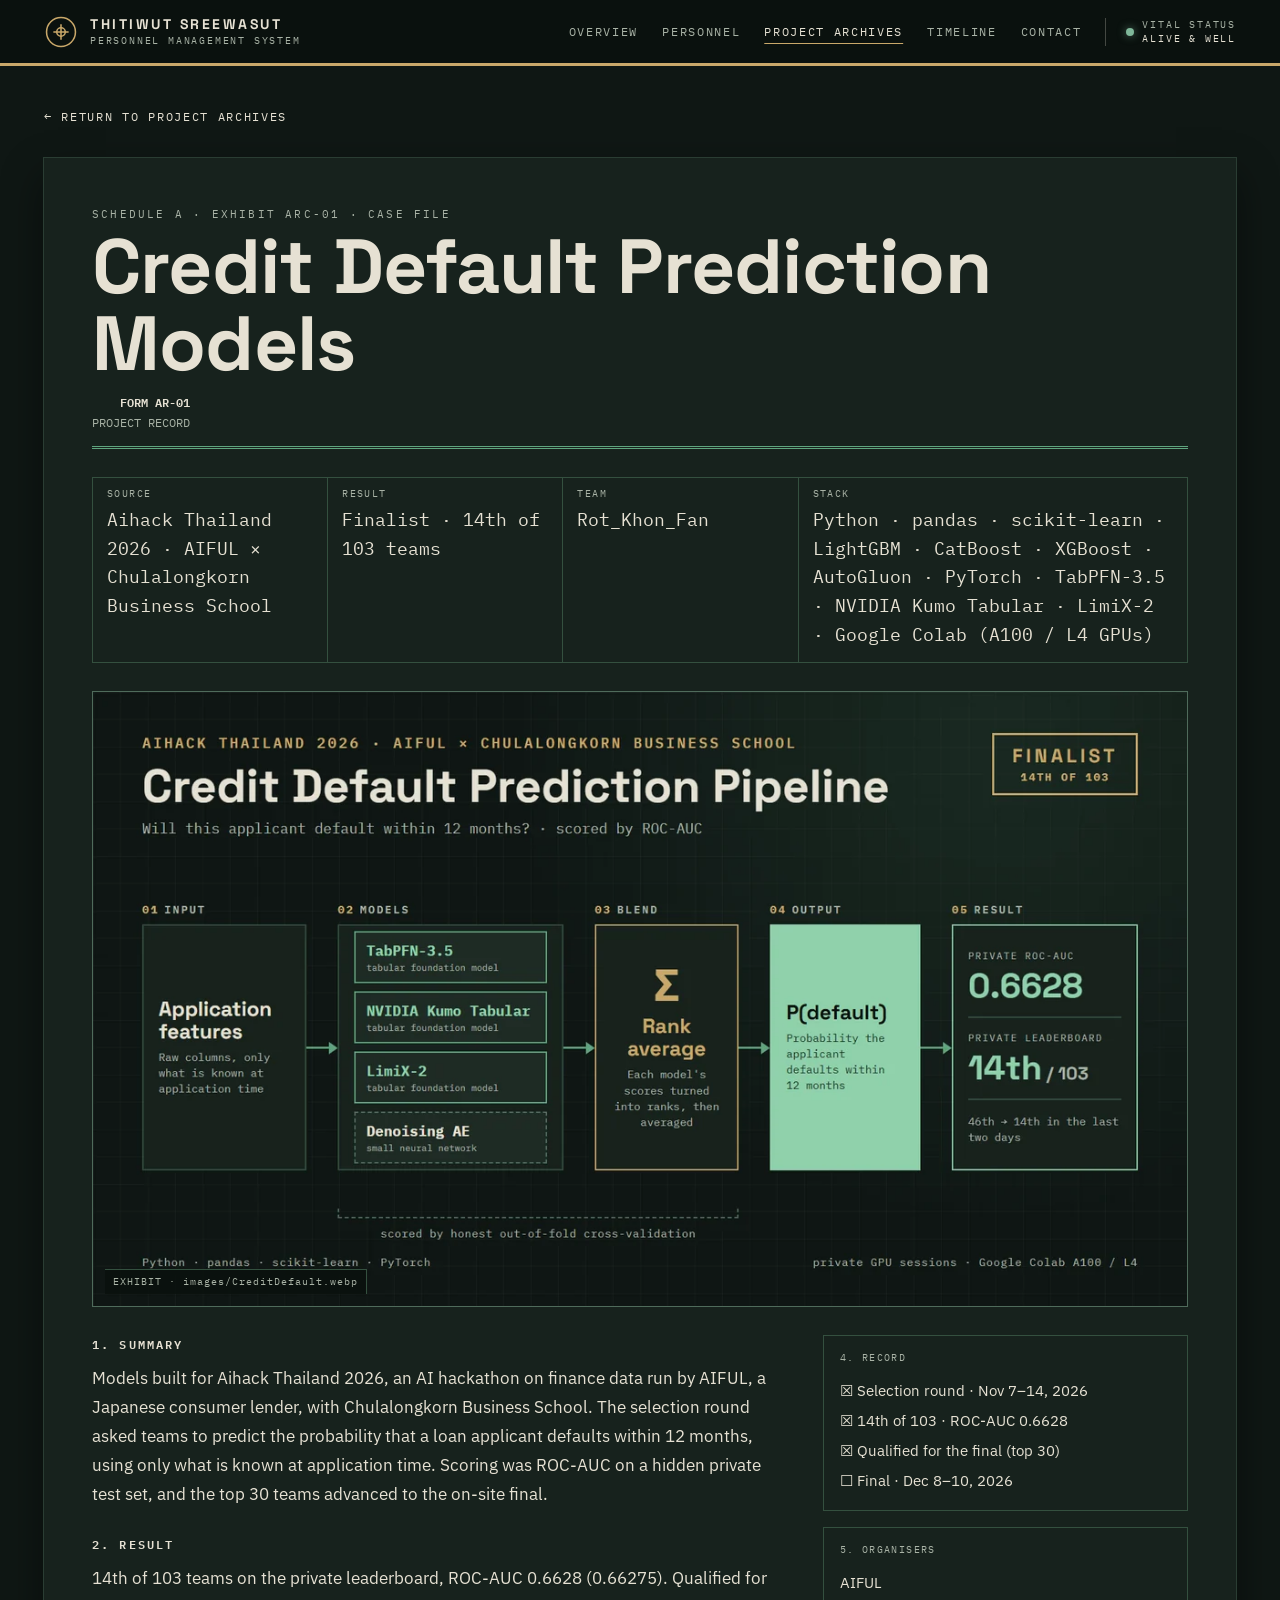
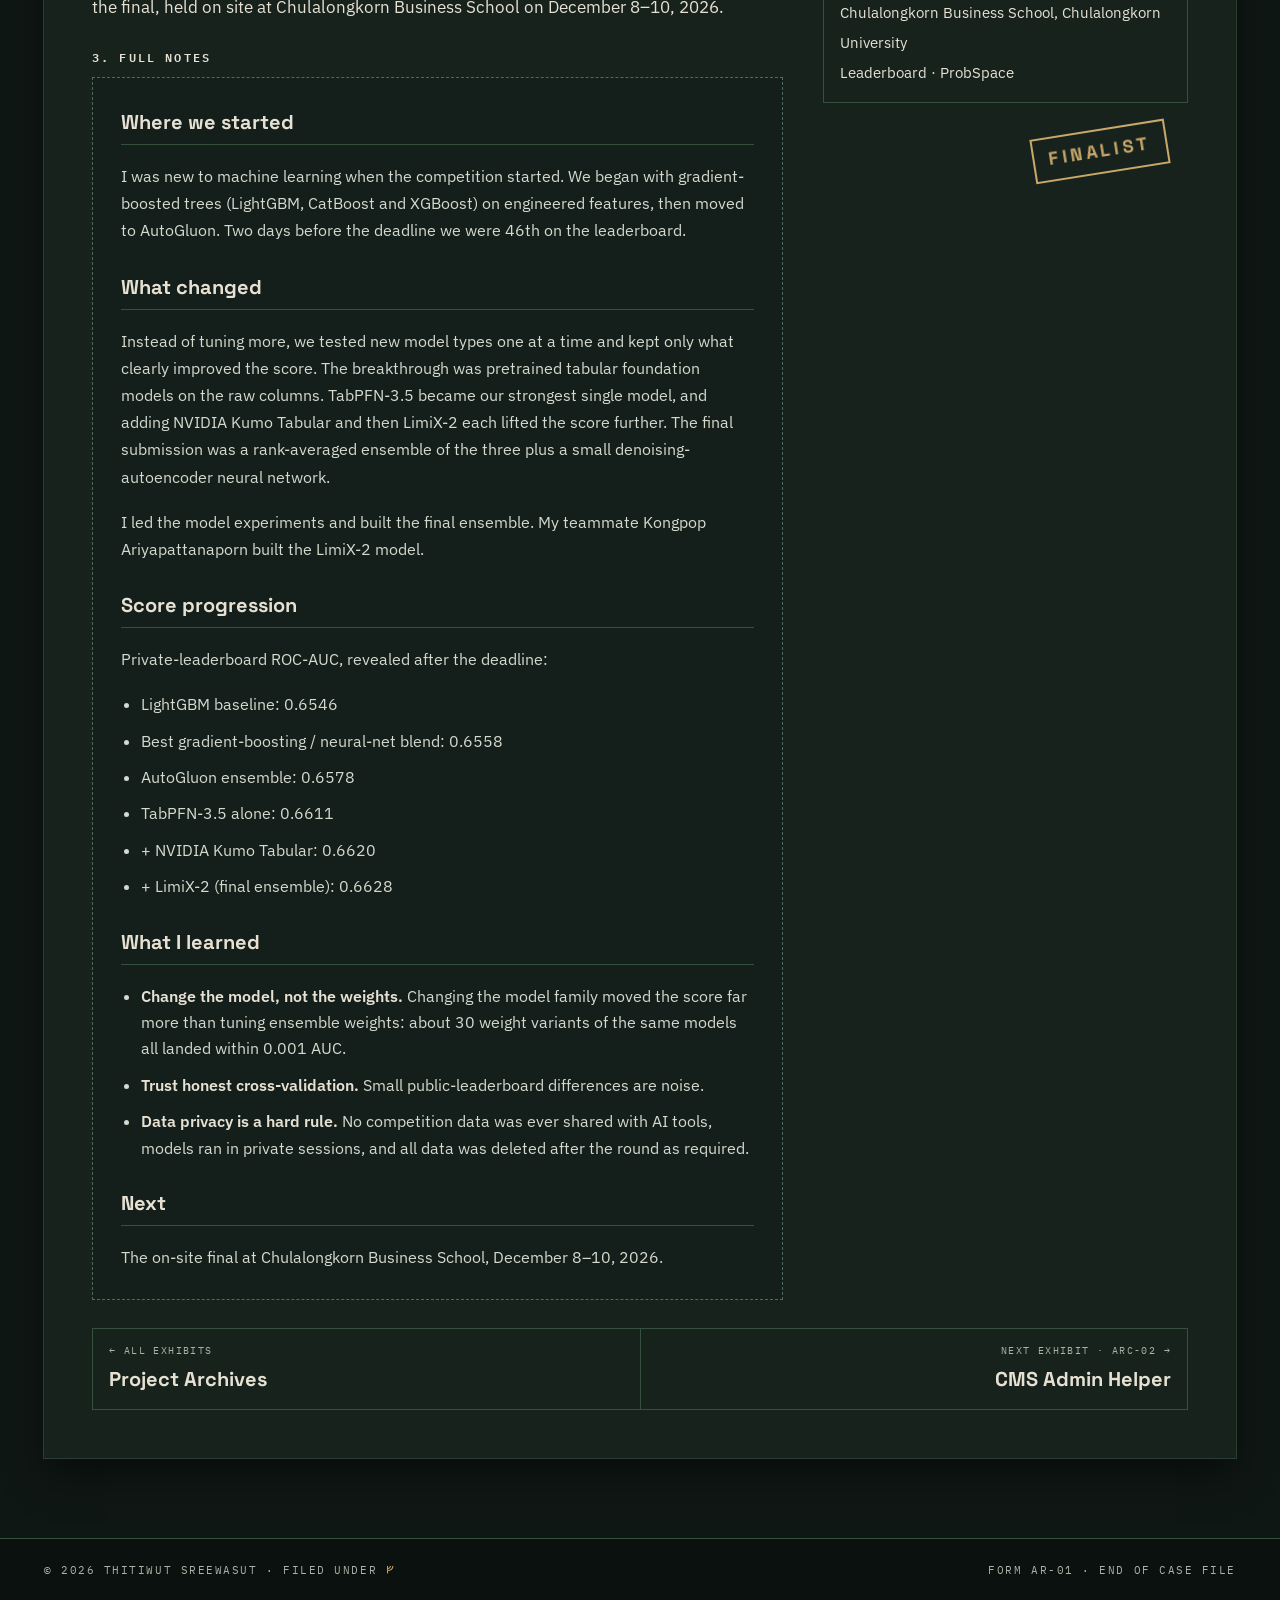
==== projects/aihack-2026.html @ db917c1f "feat add credit default and university os projects - Add Credit Default Prediction Models (Aihack Th" ====
<!DOCTYPE html>
<html lang="en">
<head>
    <meta charset="UTF-8">
    <meta name="viewport" content="width=device-width, initial-scale=1.0">
    <title>Credit Default Prediction Models (Aihack Thailand 2026) — Case File | Thitiwut Sreewasut (Freyr)</title>
    <meta name="description" content="Finalist (14th of 103 teams) in Aihack Thailand 2026, a credit-default prediction hackathon by AIFUL and Chulalongkorn Business School, using an ensemble of pretrained tabular foundation models.">
    <meta name="theme-color" content="#0A110E">
    <link rel="canonical" href="https://miyazaki1072.github.io/projects/aihack-2026.html">
    <link rel="icon" href="../images/icon.png">
    <link rel="preconnect" href="https://fonts.googleapis.com">
    <link rel="preconnect" href="https://fonts.gstatic.com" crossorigin>
    <link href="https://fonts.googleapis.com/css2?family=IBM+Plex+Mono:wght@400;500;600;700&family=IBM+Plex+Sans:wght@400;500;600&family=IBM+Plex+Sans+Thai:wght@400;500;600;700&family=Space+Grotesk:wght@400;500;700&display=swap" rel="stylesheet">
    <link href="https://fonts.googleapis.com/css2?family=Noto+Sans+Runic&text=%E1%9A%A0%E1%9A%A8%E1%9A%B2%E1%9B%8F%E1%9B%97%E1%9B%8A%E1%9A%B7&display=swap" rel="stylesheet" media="print" onload="this.media='all'">
    <link rel="stylesheet" href="../style.css">
</head>
<body>

    <header class="site-header">
        <div class="header-inner">
            <a href="../#overview" class="brand-link">
                <svg class="brand-emblem" width="34" height="34" viewBox="0 0 40 40" fill="none" stroke="#C9A86A" stroke-width="1.8" aria-hidden="true">
                    <circle cx="20" cy="20" r="17"></circle>
                    <path d="M11 20h18M20 11v18"></path>
                    <circle cx="20" cy="20" r="5"></circle>
                </svg>
                <span class="brand-text">
                    <span class="brand-name">THITIWUT SREEWASUT</span>
                    <span class="brand-sub">PERSONNEL MANAGEMENT SYSTEM</span>
                    <span class="brand-sub-mobile">● ALIVE &amp; WELL</span>
                </span>
            </a>

            <nav class="primary-nav" aria-label="Primary">
                <a href="../#overview" class="nav-link">OVERVIEW</a>
                <a href="../#personnel" class="nav-link">PERSONNEL</a>
                <a href="../#archives" class="nav-link active">PROJECT ARCHIVES</a>
                <a href="../#timeline" class="nav-link">TIMELINE</a>
                <a href="../#contact" class="nav-link">CONTACT</a>
                <span class="sys-status" aria-label="Vital Status Alive and Well">
                    <span class="sys-dot" aria-hidden="true"></span>
                    <span class="sys-text">
                        <span class="sys-text-label">VITAL STATUS</span>
                        <span class="sys-text-val">ALIVE &amp; WELL</span>
                    </span>
                </span>
            </nav>
        </div>
    </header>

    <main class="case-main">
        <a href="../#archives" class="case-back">← RETURN TO PROJECT ARCHIVES</a>

        <article class="case-sheet sheet">
            <div class="sheet-header">
                <div class="sheet-title-group">
                    <span class="sheet-kicker">SCHEDULE A · EXHIBIT ARC-01 · CASE FILE</span>
                    <h1 class="case-title">Credit Default Prediction Models</h1>
                </div>
                <div class="sheet-meta">
                    <div class="sheet-meta-code">FORM AR-01</div>
                    <div class="sheet-meta-page">PROJECT RECORD</div>
                </div>
            </div>

            <div class="ruled-grid">
                <div class="case-meta-cell">
                    <span class="field-label">SOURCE</span>
                    <span class="case-meta-val">Aihack Thailand 2026 · AIFUL × Chulalongkorn Business School</span>
                </div>
                <div class="case-meta-cell">
                    <span class="field-label">RESULT</span>
                    <span class="case-meta-val">Finalist · 14th of 103 teams</span>
                </div>
                <div class="case-meta-cell">
                    <span class="field-label">TEAM</span>
                    <span class="case-meta-val">Rot_Khon_Fan</span>
                </div>
                <div class="case-meta-cell case-meta-cell--wide">
                    <span class="field-label">STACK</span>
                    <span class="case-meta-val">Python · pandas · scikit-learn · LightGBM · CatBoost · XGBoost · AutoGluon · PyTorch · TabPFN-3.5 · NVIDIA Kumo Tabular · LimiX-2 · Google Colab (A100 / L4 GPUs)</span>
                </div>
            </div>

            <div class="case-exhibit-hero case-exhibit-hero--fit" role="img" aria-label="Private ROC-AUC by model stage">
                <img src="../images/CreditDefault.webp" alt="Credit default prediction pipeline: application features, four models (TabPFN-3.5, NVIDIA Kumo Tabular, LimiX-2, denoising autoencoder), rank average, probability of default; private ROC-AUC 0.6628, 14th of 103" loading="eager" decoding="async">
                <span class="exhibit-label">EXHIBIT · images/CreditDefault.webp</span>
            </div>

            <div class="case-columns">
                <div class="case-body-col">
                    <section class="case-section">
                        <h2>1. SUMMARY</h2>
                        <p>Models built for Aihack Thailand 2026, an AI hackathon on finance data run by AIFUL, a Japanese consumer lender, with Chulalongkorn Business School. The selection round asked teams to predict the probability that a loan applicant defaults within 12 months, using only what is known at application time. Scoring was ROC-AUC on a hidden private test set, and the top 30 teams advanced to the on-site final.</p>
                    </section>

                    <section class="case-section">
                        <h2>2. RESULT</h2>
                        <p>14th of 103 teams on the private leaderboard, ROC-AUC 0.6628 (0.66275). Qualified for the final, held on site at Chulalongkorn Business School on December 8–10, 2026.</p>
                    </section>

                    <section class="case-section">
                        <h2>3. FULL NOTES</h2>
                        <div class="case-notes-box">
                            <h3>Where we started</h3>
                            <p>I was new to machine learning when the competition started. We began with gradient-boosted trees (LightGBM, CatBoost and XGBoost) on engineered features, then moved to AutoGluon. Two days before the deadline we were 46th on the leaderboard.</p>

                            <h3>What changed</h3>
                            <p>Instead of tuning more, we tested new model types one at a time and kept only what clearly improved the score. The breakthrough was pretrained tabular foundation models on the raw columns. TabPFN-3.5 became our strongest single model, and adding NVIDIA Kumo Tabular and then LimiX-2 each lifted the score further. The final submission was a rank-averaged ensemble of the three plus a small denoising-autoencoder neural network.</p>
                            <p>I led the model experiments and built the final ensemble. My teammate Kongpop Ariyapattanaporn built the LimiX-2 model.</p>

                            <h3>Score progression</h3>
                            <p>Private-leaderboard ROC-AUC, revealed after the deadline:</p>
                            <ul>
                                <li>LightGBM baseline: 0.6546</li>
                                <li>Best gradient-boosting / neural-net blend: 0.6558</li>
                                <li>AutoGluon ensemble: 0.6578</li>
                                <li>TabPFN-3.5 alone: 0.6611</li>
                                <li>+ NVIDIA Kumo Tabular: 0.6620</li>
                                <li>+ LimiX-2 (final ensemble): 0.6628</li>
                            </ul>

                            <h3>What I learned</h3>
                            <ul>
                                <li><strong>Change the model, not the weights.</strong> Changing the model family moved the score far more than tuning ensemble weights: about 30 weight variants of the same models all landed within 0.001 AUC.</li>
                                <li><strong>Trust honest cross-validation.</strong> Small public-leaderboard differences are noise.</li>
                                <li><strong>Data privacy is a hard rule.</strong> No competition data was ever shared with AI tools, models ran in private sessions, and all data was deleted after the round as required.</li>
                            </ul>

                            <h3>Next</h3>
                            <p>The on-site final at Chulalongkorn Business School, December 8–10, 2026.</p>
                        </div>
                    </section>
                </div>

                <aside class="case-aside">
                    <div class="case-aside-box">
                        <span class="field-label">4. RECORD</span>
                        <ul class="case-checklist">
                            <li>☒ Selection round · Nov 7–14, 2026</li>
                            <li>☒ 14th of 103 · ROC-AUC 0.6628</li>
                            <li>☒ Qualified for the final (top 30)</li>
                            <li>☐ Final · Dec 8–10, 2026</li>
                        </ul>
                    </div>

                    <div class="case-aside-box">
                        <span class="field-label">5. ORGANISERS</span>
                        <ul class="case-checklist">
                            <li>AIFUL</li>
                            <li>Chulalongkorn Business School, Chulalongkorn University</li>
                            <li>Leaderboard · ProbSpace</li>
                        </ul>
                    </div>

                    <div class="case-stamp" aria-hidden="true">FINALIST</div>
                </aside>
            </div>

            <nav aria-label="Other exhibits" class="ruled-grid">
                <a href="../#archives" class="case-nav-link">
                    <span class="field-label">← ALL EXHIBITS</span>
                    <span class="case-nav-name">Project Archives</span>
                </a>
                <a href="cms-admin-helper.html" class="case-nav-link case-nav-link--next">
                    <span class="field-label">NEXT EXHIBIT · ARC-02 →</span>
                    <span class="case-nav-name">CMS Admin Helper</span>
                </a>
            </nav>
        </article>
    </main>

    <footer class="site-footer">
        <div class="footer-inner">
            <span>© 2026 THITIWUT SREEWASUT · FILED UNDER <span class="footer-rune">ᚠ</span></span>
            <span>FORM AR-01 · END OF CASE FILE</span>
        </div>
    </footer>

    <script src="../js/motion.js"></script>
</body>
</html>
---- style.css ----
/* ============================================================
   FORM PD-07 — TVA PERSONNEL MANAGEMENT SYSTEM
   Design System & Stylesheet for Thitiwut Sreewasut (Freyr)
   ============================================================ */

:root {
    /* Core Form PD-07 Palette */
    --header:       #0A110E;
    --night:        #0F1714;
    --sheet:        #17221D;
    --sheet-2:      #1E2B25;
    --rule:         #34503F;
    --rule-dashed:  #4F6B5B;
    --rule-soft:    rgba(230, 225, 211, 0.12);
    --ink:          #E6E1D3;
    --ink-2:        #D5D9CE;
    --ink-muted:    #A9B3A6;
    --signal:       #5FA57E;
    --signal-light: #7FB89A;
    --signal-ink:   #0B120E;
    --brass:        #C9A86A;
    --brass-wash:   rgba(201, 168, 106, 0.06);

    /* Legacy token aliases (terminal, rune mode, lightbox, toast) */
    --surface:          var(--sheet);
    --border:           var(--rule);
    --border-strong:    var(--rule-dashed);
    --green-rgb:        95, 165, 126;
    --green-bright-rgb: 127, 184, 154;
    --green:            var(--signal);
    --green-bright:     var(--signal-light);
    --green-dim:        rgba(var(--green-rgb), 0.14);
    --green-line:       rgba(var(--green-rgb), 0.35);
    --green-glow:       rgba(var(--green-rgb), 0.22);
    --on-green:         var(--signal-ink);
    --text-pri:         var(--ink);
    --text-sec:         var(--ink-2);
    --text-muted:       var(--ink-muted);

    /* Spacing & sizing tokens for terminal widget */
    --sp-1:             4px;
    --sp-2:             8px;
    --sp-3:             12px;
    --sp-4:             16px;
    --sp-5:             24px;
    --fs-small:         0.8125rem;
    --fs-micro:         0.75rem;
    --r-pill:           999px;
    --r-lg:             2px;
    --r-sm:             2px;
    --scrollbar-w-thin: 6px;

    /* Typography */
    --font-display: 'Space Grotesk', 'IBM Plex Sans Thai', sans-serif;
    --font-sans:    'IBM Plex Sans', 'IBM Plex Sans Thai', -apple-system, BlinkMacSystemFont, sans-serif;
    --font-mono:    'IBM Plex Mono', 'IBM Plex Sans Thai', monospace;
    --font-rune:    'Noto Sans Runic', serif;

    --ease-out:     cubic-bezier(0.22, 1, 0.36, 1);
}

/* ── Reset & Base ──────────────────────────────────────────── */
*, *::before, *::after {
    box-sizing: border-box;
    margin: 0;
    padding: 0;
}

html {
    scroll-behavior: smooth;
    font-size: 16px;
    background: var(--night);
    color: var(--ink);
}

body {
    margin: 0;
    min-height: 100vh;
    background: var(--night);
    color: var(--ink);
    font-family: var(--font-sans);
    line-height: 1.6;
    overflow-x: hidden;
    -webkit-font-smoothing: antialiased;
}

a {
    color: var(--ink);
    transition: color 0.15s ease, border-color 0.15s ease, background-color 0.15s ease, transform 0.15s ease, box-shadow 0.15s ease;
}

a:hover {
    color: var(--signal-light);
}

a:focus-visible,
button:focus-visible,
[tabindex]:focus-visible {
    outline: 2px solid var(--brass);
    outline-offset: 2px;
}

img {
    max-width: 100%;
    display: block;
}

::-webkit-scrollbar { width: 8px; height: 8px; }
::-webkit-scrollbar-track { background: var(--header); }
::-webkit-scrollbar-thumb { background: var(--rule); }
::-webkit-scrollbar-thumb:hover { background: var(--signal); }

/* ── Boot Sequence Overlay (Board 4) ───────────────────────── */
.boot-overlay {
    position: fixed;
    inset: 0;
    z-index: 9500;
    background: var(--header);
    color: var(--ink);
    font-family: var(--font-mono);
    display: flex;
    align-items: center;
    justify-content: center;
    padding: 24px;
    opacity: 1;
    transition: opacity 0.28s var(--ease-out), visibility 0.28s var(--ease-out);
}

.boot-overlay.is-hidden,
.boot-overlay[hidden] {
    opacity: 0;
    visibility: hidden;
    pointer-events: none;
}

.boot-card {
    width: 100%;
    max-width: 640px;
    background: var(--sheet);
    color: var(--ink);
    padding: clamp(24px, 4vw, 36px) clamp(20px, 4vw, 40px);
    box-shadow: 0 0 0 1px #2A3D33, 0 24px 50px rgba(0, 0, 0, 0.55);
    display: flex;
    flex-direction: column;
    gap: 18px;
    position: relative;
}

.boot-card-head {
    display: flex;
    justify-content: space-between;
    align-items: flex-end;
    border-bottom: 3px double var(--signal);
    padding-bottom: 10px;
    gap: 12px;
}

.boot-card-title {
    font-family: var(--font-display);
    font-weight: 700;
    font-size: 18px;
    letter-spacing: 0.16em;
}

.boot-card-form {
    font-size: 11px;
    font-weight: 600;
    letter-spacing: 0.12em;
}

.boot-lines {
    display: flex;
    flex-direction: column;
    gap: 8px;
    font-size: clamp(11px, 1.8vw, 14px);
    line-height: 1.5;
}

.boot-line {
    display: flex;
    justify-content: space-between;
    gap: 8px;
    white-space: nowrap;
    overflow: hidden;
}

.boot-line-dots {
    flex: 1;
    overflow: hidden;
    color: var(--ink-muted);
}

.boot-line-ok {
    font-weight: 600;
    color: var(--signal-light);
}

.boot-bar {
    display: grid;
    grid-template-columns: repeat(20, minmax(0, 1fr));
    gap: 3px;
}

.boot-cell {
    height: 14px;
    border: 1px solid var(--signal);
    background: transparent;
    transition: background-color 0.06s ease;
}

.boot-cell.is-on {
    background: var(--signal);
    border-color: var(--signal);
}

.boot-card-foot {
    display: flex;
    justify-content: space-between;
    align-items: center;
    gap: 12px;
}

.boot-access {
    font-family: var(--font-mono);
    font-size: clamp(20px, 3vw, 26px);
    letter-spacing: 0.08em;
    color: var(--ink);
}

.boot-time {
    font-size: 11px;
    color: var(--ink-muted);
}

.boot-stamp {
    position: absolute;
    right: -26px;
    top: -30px;
    width: 124px;
    height: 124px;
    border-radius: 50%;
    border: 3px solid var(--brass);
    color: var(--brass);
    background: rgba(23, 34, 29, 0.9);
    display: flex;
    flex-direction: column;
    align-items: center;
    justify-content: center;
    transform: rotate(-14deg);
    font-family: var(--font-mono);
    font-size: 9.5px;
    letter-spacing: 0.1em;
    gap: 2px;
    pointer-events: none;
}

.boot-stamp-main {
    font-family: var(--font-display);
    font-weight: 700;
    font-size: 17px;
}

.boot-stamp-runes {
    font-family: var(--font-rune), var(--font-mono);
}

.boot-meta {
    position: absolute;
    left: 40px;
    bottom: 36px;
    display: flex;
    flex-direction: column;
    gap: 4px;
    font-size: 11px;
    letter-spacing: 0.14em;
    color: var(--ink-muted);
}

.boot-meta-op {
    color: var(--signal-light);
}

.boot-skip {
    position: absolute;
    right: 40px;
    bottom: 36px;
    font-family: var(--font-mono);
    font-size: 12px;
    letter-spacing: 0.16em;
    min-height: 44px;
    display: inline-flex;
    align-items: center;
    padding: 0 16px;
    background: transparent;
    color: var(--ink);
    border: 1px solid rgba(243, 238, 223, 0.5);
    cursor: pointer;
    text-decoration: none;
}

.boot-skip:hover {
    border-color: var(--signal-light);
    color: var(--signal-light);
}

/* ── Top Header & Navigation ───────────────────────────────── */
.site-header {
    position: sticky;
    top: 0;
    z-index: 100;
    background: var(--header);
    color: var(--ink);
    border-bottom: 3px solid var(--brass);
}

.header-inner {
    max-width: 1240px;
    margin: 0 auto;
    padding: 12px 24px;
    display: flex;
    flex-wrap: wrap;
    align-items: center;
    justify-content: space-between;
    gap: 12px 32px;
}

.brand-link {
    display: flex;
    align-items: center;
    gap: 12px;
    color: var(--ink);
    text-decoration: none;
}

.brand-link:hover {
    color: var(--ink);
}

.brand-emblem {
    flex-shrink: 0;
    transition: transform 0.25s var(--ease-out);
}

.brand-link:hover .brand-emblem {
    transform: rotate(45deg);
}

.brand-text {
    display: flex;
    flex-direction: column;
    gap: 2px;
}

.brand-name {
    font-family: var(--font-display);
    font-weight: 700;
    font-size: 14px;
    letter-spacing: 0.18em;
    line-height: 1.2;
}

.brand-sub {
    font-family: var(--font-mono);
    font-size: 10px;
    letter-spacing: 0.18em;
    color: var(--ink-muted);
    line-height: 1.2;
}

.brand-sub-mobile {
    display: none;
    font-family: var(--font-mono);
    font-size: 10px;
    letter-spacing: 0.14em;
    color: var(--signal-light);
}

.nav-toggle {
    display: none;
    width: 48px;
    height: 44px;
    background: transparent;
    border: 1px solid rgba(243, 238, 223, 0.4);
    color: var(--ink);
    flex-direction: column;
    align-items: center;
    justify-content: center;
    gap: 4px;
    cursor: pointer;
}

.nav-toggle-bar {
    width: 18px;
    height: 2px;
    background: var(--ink);
    transition: transform 0.2s ease, opacity 0.2s ease;
}

.nav-toggle[aria-expanded="true"] .nav-toggle-bar:nth-child(1) {
    transform: translateY(6px) rotate(45deg);
}
.nav-toggle[aria-expanded="true"] .nav-toggle-bar:nth-child(2) {
    opacity: 0;
}
.nav-toggle[aria-expanded="true"] .nav-toggle-bar:nth-child(3) {
    transform: translateY(-6px) rotate(-45deg);
}

.primary-nav {
    display: flex;
    flex-wrap: wrap;
    align-items: center;
    gap: 4px 24px;
    font-family: var(--font-mono);
    font-size: 12px;
    letter-spacing: 0.14em;
}

.nav-link {
    color: var(--ink-muted);
    text-decoration: none;
    padding: 10px 0;
    text-underline-offset: 7px;
    text-decoration-thickness: 2px;
}

.nav-link:hover {
    color: var(--ink);
}

.nav-link.active {
    color: var(--ink);
    text-decoration: underline;
    text-decoration-color: var(--brass);
    text-underline-offset: 7px;
}

.sys-status {
    display: flex;
    align-items: center;
    gap: 8px;
    padding-left: 20px;
    border-left: 1px solid rgba(243, 238, 223, 0.25);
}

.sys-dot {
    width: 8px;
    height: 8px;
    border-radius: 50%;
    background: var(--signal-light);
    box-shadow: 0 0 8px rgba(127, 184, 154, 0.6);
}

.sys-text {
    display: flex;
    flex-direction: column;
    font-size: 10px;
    line-height: 1.4;
    letter-spacing: 0.18em;
}

.sys-text-label {
    color: var(--ink-muted);
}

.sys-text-val {
    color: var(--ink);
}

/* ── Main Container & Form Sheets ──────────────────────────── */
.site-main {
    max-width: 1240px;
    margin: 0 auto;
    padding: 40px 24px 80px;
    display: flex;
    flex-direction: column;
    gap: 48px;
}

.sheet {
    background: var(--sheet);
    box-shadow: 0 0 0 1px #2A3D33, 0 18px 40px rgba(0, 0, 0, 0.45);
    padding: clamp(20px, 4vw, 48px);
    scroll-margin-top: 84px;
}

.sheet-header {
    display: flex;
    flex-wrap: wrap;
    justify-content: space-between;
    align-items: flex-end;
    gap: 12px;
    border-bottom: 3px double var(--signal);
    padding-bottom: 14px;
}

.sheet-title-group {
    display: flex;
    flex-direction: column;
    gap: 4px;
}

.sheet-kicker {
    font-family: var(--font-mono);
    font-size: 11px;
    letter-spacing: 0.2em;
    color: var(--ink-muted);
    text-transform: uppercase;
}

.sheet-title {
    margin: 0;
    font-family: var(--font-display);
    font-weight: 700;
    font-size: clamp(24px, 3vw, 36px);
    letter-spacing: 0.04em;
    line-height: 1.15;
    color: var(--ink);
}

.sheet-title--overview {
    font-size: clamp(20px, 2.4vw, 30px);
    letter-spacing: 0.06em;
}

.sheet-meta {
    font-family: var(--font-mono);
    font-size: 12px;
    line-height: 1.6;
    text-align: right;
}

.sheet-meta-code {
    font-weight: 600;
    color: var(--ink);
}

.sheet-meta-page {
    color: var(--ink-muted);
}

/* ── Ruled Grids & Form Cells ──────────────────────────────── */
.ruled-grid {
    display: flex;
    flex-wrap: wrap;
    gap: 1px;
    background: var(--rule);
    border: 1px solid var(--rule);
}

.ruled-col {
    display: flex;
    flex-wrap: wrap;
    gap: 1px;
    background: var(--rule);
}

.field-cell {
    background: var(--sheet);
    padding: 10px 16px 14px;
    display: flex;
    flex-direction: column;
    gap: 4px;
    transition: background-color 0.15s ease;
}

.field-label {
    font-family: var(--font-mono);
    font-size: 10px;
    letter-spacing: 0.14em;
    color: var(--ink-muted);
    text-transform: uppercase;
}

.field-value {
    font-family: var(--font-mono);
    font-size: 21px;
    line-height: 1.35;
    color: var(--ink);
}

.field-prose {
    margin: 0;
    font-family: var(--font-sans);
    font-size: 17px;
    line-height: 1.6;
    color: var(--ink);
    max-width: 720px;
}

/* ── Section I: Overview (Page 1 of 5) ─────────────────────── */
.overview-grid {
    margin-top: 20px;
}

.overview-left {
    flex: 3 1 520px;
}

.overview-codename-cell {
    flex: 1 1 100%;
    padding: 10px 16px 16px;
}

.overview-codename {
    margin: 0;
    font-family: var(--font-display);
    font-weight: 700;
    font-size: clamp(72px, 11vw, 132px);
    line-height: 1;
    letter-spacing: 0.02em;
    color: var(--ink);
}

.overview-name-cell {
    flex: 2 1 260px;
}

.overview-status-cell {
    flex: 1 1 200px;
}

.overview-assign-cell,
.overview-remarks-cell,
.overview-commend-cell {
    flex: 1 1 100%;
}

.overview-photo-cell {
    flex: 1 1 260px;
    background: var(--sheet);
    padding: 10px 16px 16px;
    display: flex;
    flex-direction: column;
    gap: 8px;
    min-height: 300px;
}

.photo-frame {
    flex: 1;
    position: relative;
    border: 1px dashed var(--rule-dashed);
    background: repeating-linear-gradient(135deg, #1E2B25 0 6px, #223129 6px 12px);
    display: flex;
    flex-direction: column;
    align-items: center;
    justify-content: center;
    padding: 10px;
    overflow: hidden;
    cursor: default;
    user-select: none;
}

.photo-frame .avatar {
    width: 100%;
    height: 100%;
    max-height: 290px;
    object-fit: cover;
    object-position: center top;
    border: 1px solid var(--rule);
    filter: contrast(1.04) saturate(0.92);
    transition: filter 0.25s ease, transform 0.25s ease;
}

.photo-frame:hover .avatar {
    filter: contrast(1.08) saturate(1);
}

.photo-caption {
    position: absolute;
    left: 14px;
    bottom: 14px;
    background: rgba(10, 17, 14, 0.86);
    border: 1px solid var(--rule);
    padding: 2px 8px;
    font-family: var(--font-mono);
    font-size: 10px;
    letter-spacing: 0.1em;
    color: var(--ink-muted);
    pointer-events: none;
}

.commend-list {
    display: flex;
    flex-wrap: wrap;
    gap: 10px 36px;
    font-family: var(--font-mono);
    font-size: 17px;
    color: var(--ink);
}

.overview-footer {
    display: flex;
    flex-wrap: wrap;
    align-items: flex-end;
    justify-content: space-between;
    gap: 24px;
    padding-top: 26px;
}

.overview-actions {
    display: flex;
    flex-wrap: wrap;
    gap: 14px;
}

/* ── Buttons & Action Links ────────────────────────────────── */
.btn-primary {
    text-decoration: none;
    min-height: 52px;
    padding: 0 24px;
    display: inline-flex;
    align-items: center;
    justify-content: center;
    background: var(--signal);
    color: var(--signal-ink);
    font-family: var(--font-mono);
    font-weight: 500;
    font-size: 13px;
    letter-spacing: 0.14em;
    border: 1.5px solid var(--signal);
    cursor: pointer;
}

.btn-primary:hover {
    background: var(--signal-light);
    border-color: var(--signal-light);
    color: var(--signal-ink);
}

.btn-secondary {
    text-decoration: none;
    min-height: 52px;
    padding: 0 24px;
    display: inline-flex;
    align-items: center;
    justify-content: center;
    background: transparent;
    color: var(--ink);
    border: 1.5px solid var(--ink);
    font-family: var(--font-mono);
    font-size: 13px;
    letter-spacing: 0.14em;
    cursor: pointer;
}

.btn-secondary:hover {
    border-color: var(--signal-light);
    color: var(--signal-light);
    background: rgba(95, 165, 126, 0.08);
}

.btn-sm {
    min-height: 40px;
    padding: 0 14px;
    font-size: 12px;
    letter-spacing: 0.1em;
}

.btn-md {
    min-height: 48px;
    padding: 0 18px;
    font-size: 12px;
    letter-spacing: 0.12em;
}

/* ── Signature & Brass Stamps ──────────────────────────────── */
.overview-signoff {
    display: flex;
    align-items: flex-end;
    gap: 28px;
}

.signature-block {
    display: flex;
    flex-direction: column;
    gap: 4px;
    width: 200px;
}

.signature-hand {
    font-family: var(--font-mono);
    font-size: 22px;
    border-bottom: 1px solid var(--rule);
    padding-bottom: 2px;
    color: var(--ink);
}

.signature-label {
    font-family: var(--font-mono);
    font-size: 10px;
    letter-spacing: 0.14em;
    color: var(--ink-muted);
}

.stamp-rect {
    border: 2.5px solid var(--brass);
    color: var(--brass);
    padding: 6px 14px;
    font-family: var(--font-display);
    font-weight: 700;
    font-size: 18px;
    letter-spacing: 0.2em;
    display: inline-block;
    user-select: none;
}

/* ── Section II: Personnel File (Page 2 of 5) ──────────────── */
.personnel-columns {
    display: flex;
    flex-wrap: wrap;
    gap: 32px;
    padding-top: 24px;
}

.personnel-col {
    flex: 1 1 380px;
    display: flex;
    flex-direction: column;
    gap: 10px;
}

.sub-heading {
    margin: 0;
    font-family: var(--font-mono);
    font-size: 12px;
    font-weight: 600;
    letter-spacing: 0.18em;
    color: var(--ink);
    text-transform: uppercase;
}

.sub-heading--spaced {
    margin-top: 18px;
}

.identity-dl {
    margin: 0;
}

.identity-item {
    background: var(--sheet);
    padding: 8px 14px 12px;
    transition: background-color 0.15s ease;
}

.identity-item:hover {
    background: linear-gradient(0deg, var(--brass-wash), var(--brass-wash)), var(--sheet);
}

.identity-item--full {
    flex: 1 1 100%;
}

.identity-item--half {
    flex: 1 1 160px;
}

.identity-item dt {
    font-family: var(--font-mono);
    font-size: 10px;
    letter-spacing: 0.14em;
    color: var(--ink-muted);
}

.identity-item dd {
    margin: 4px 0 0;
    font-family: var(--font-mono);
    font-size: 19px;
    color: var(--ink);
}

.academic-table {
    border: 1px solid var(--rule);
}

.academic-row {
    display: flex;
    flex-wrap: wrap;
    gap: 4px 16px;
    padding: 12px 14px;
    border-bottom: 1px solid var(--rule-soft);
    transition: background-color 0.15s ease;
}

.academic-row:last-child {
    border-bottom: none;
}

.academic-row:hover {
    background: var(--brass-wash);
}

.academic-years {
    flex: 0 0 120px;
    font-family: var(--font-mono);
    font-size: 13px;
    color: var(--ink);
}

.academic-main {
    flex: 1 1 200px;
    display: flex;
    flex-direction: column;
    gap: 2px;
}

.academic-program {
    font-weight: 600;
    font-size: 16px;
    color: var(--ink);
}

.academic-school {
    font-size: 14px;
    color: var(--ink-muted);
}

.academic-mark {
    flex: 0 0 auto;
    font-family: var(--font-mono);
    font-size: 16px;
    color: var(--ink);
}

.specs-grid {
    display: flex;
    flex-direction: column;
    gap: 1px;
    background: var(--rule);
    border: 1px solid var(--rule);
}

.spec-group {
    background: var(--sheet);
    padding: 10px 14px 14px;
    display: flex;
    flex-direction: column;
    gap: 8px;
}

.spec-items {
    display: flex;
    flex-wrap: wrap;
    gap: 8px 22px;
}

.spec-check {
    display: inline-flex;
    align-items: center;
    gap: 8px;
    font-size: 15px;
    color: var(--ink);
    cursor: pointer;
    transition: color 0.15s ease;
}

.spec-check:hover {
    color: var(--signal-light);
}

.spec-check.active {
    color: var(--signal-light);
}

.spec-check.active .check-box {
    border-color: var(--signal-light);
    background: rgba(95, 165, 126, 0.18);
    color: var(--signal-light);
}

.check-box {
    width: 15px;
    height: 15px;
    border: 1.5px solid var(--ink);
    display: inline-flex;
    align-items: center;
    justify-content: center;
    font-family: var(--font-mono);
    font-size: 14px;
    line-height: 1;
    flex-shrink: 0;
}

/* Ruled-paper box. Rules are painted per line box (--lh tall) inside the
   content box only, so they track the text instead of the padding edge.
   --rule-offset lifts each rule from the line-box bottom to sit just under
   the baseline, like typing on a form line. */
.lined-profile {
    --lh: 30px;
    --rule-offset: 4px;
    border: 1px solid var(--rule);
    padding: 14px 18px;
    background-image: linear-gradient(
        to bottom,
        transparent calc(var(--lh) - 1px),
        rgba(127, 184, 154, 0.16) calc(var(--lh) - 1px)
    );
    background-size: 100% var(--lh);
    background-origin: content-box;
    background-clip: content-box;
    background-position: 0 calc(var(--rule-offset) * -1);
    font-family: var(--font-mono);
    font-size: 15px;
    line-height: var(--lh);
    color: var(--ink);
}

.lined-profile p {
    margin: 0;
}

/* One blank ruled line between paragraphs keeps the rhythm locked. */
.lined-profile p + p {
    margin-top: var(--lh);
}

/* ── Section III: Project Archives (Page 3 of 5) ───────────── */
.filter-banner {
    margin-top: 16px;
    padding: 8px 14px;
    background: var(--sheet-2);
    border: 1px solid var(--signal);
    display: flex;
    align-items: center;
    justify-content: space-between;
    gap: 12px;
    font-family: var(--font-mono);
    font-size: 12px;
}

.filter-banner[hidden] {
    display: none;
}

.filter-clear {
    background: transparent;
    border: 1px solid var(--ink-muted);
    color: var(--ink);
    font-family: var(--font-mono);
    font-size: 11px;
    letter-spacing: 0.1em;
    padding: 4px 10px;
    cursor: pointer;
}

.filter-clear:hover {
    border-color: var(--signal-light);
    color: var(--signal-light);
}

.projects-grid {
    margin-top: 24px;
}

.project-card {
    flex: 1 1 340px;
    background: var(--sheet);
    padding: 18px 18px 20px;
    display: flex;
    flex-direction: column;
    gap: 12px;
    position: relative;
    transition: transform 0.18s var(--ease-out), box-shadow 0.18s var(--ease-out), background-color 0.18s ease, opacity 0.2s ease;
}

.project-card:hover {
    transform: translateY(-2px);
    box-shadow: inset 0 0 0 2px var(--signal), 0 10px 24px rgba(0, 0, 0, 0.35);
    z-index: 2;
}

.project-card.dimmed {
    opacity: 0.28;
}

.project-card.highlighted {
    box-shadow: inset 0 0 0 2px var(--brass);
}

.project-card-top {
    display: flex;
    justify-content: space-between;
    align-items: center;
    gap: 10px;
    font-family: var(--font-mono);
    font-size: 10px;
    letter-spacing: 0.14em;
    color: var(--ink-muted);
}

.status-tag {
    border: 1px solid var(--rule);
    padding: 2px 6px;
    color: var(--ink);
    font-family: var(--font-mono);
    font-size: 10px;
    letter-spacing: 0.12em;
    white-space: nowrap;
}

.exhibit-media {
    aspect-ratio: 16 / 9;
    border: 1px solid var(--rule-dashed);
    background: repeating-linear-gradient(135deg, #1E2B25 0 6px, #223129 6px 12px);
    position: relative;
    overflow: hidden;
    display: flex;
    align-items: flex-end;
    cursor: zoom-in;
}

.exhibit-media img {
    position: absolute;
    inset: 0;
    width: 100%;
    height: 100%;
    object-fit: cover;
    object-position: center top;
    opacity: 0.88;
    transition: opacity 0.2s ease, transform 0.3s var(--ease-out);
}

.project-card:hover .exhibit-media img {
    opacity: 1;
    transform: scale(1.02);
}

.exhibit-label {
    position: relative;
    z-index: 1;
    background: rgba(10, 17, 14, 0.84);
    border-top: 1px solid var(--rule);
    border-right: 1px solid var(--rule);
    padding: 4px 8px;
    font-family: var(--font-mono);
    font-size: 10px;
    letter-spacing: 0.1em;
    color: var(--ink-muted);
}

.project-head {
    display: flex;
    flex-direction: column;
    gap: 4px;
}

.project-name {
    margin: 0;
    font-family: var(--font-display);
    font-size: 24px;
    font-weight: 700;
    line-height: 1.2;
    color: var(--ink);
}

.project-context {
    font-family: var(--font-mono);
    font-size: 11px;
    color: var(--ink-muted);
}

.project-desc {
    margin: 0;
    font-size: 15px;
    line-height: 1.55;
    color: var(--ink-2);
}

.project-note {
    margin: 0;
    font-family: var(--font-mono);
    font-size: 14px;
    line-height: 1.5;
    border-left: 3px solid var(--signal);
    padding-left: 10px;
    color: var(--ink);
}

.project-foot {
    margin-top: auto;
    display: flex;
    flex-direction: column;
    gap: 10px;
    border-top: 1px solid var(--rule-soft);
    padding-top: 10px;
}

.project-stack {
    font-family: var(--font-mono);
    font-size: 12px;
    color: var(--ink);
}

.project-links {
    display: flex;
    flex-wrap: wrap;
    gap: 8px;
}

.mobile-exhibits-toggle {
    display: none;
    margin-top: 14px;
    width: 100%;
    min-height: 48px;
    background: transparent;
    border: 1.5px dashed var(--ink);
    color: var(--ink);
    font-family: var(--font-mono);
    font-size: 12px;
    letter-spacing: 0.12em;
    align-items: center;
    justify-content: center;
    cursor: pointer;
}

.mobile-exhibits-toggle:hover {
    border-color: var(--signal-light);
    color: var(--signal-light);
}

/* ── Schedule B: Kit2Code Organizing Record ────────────────── */
.schedule-block {
    display: flex;
    flex-direction: column;
    gap: 22px;
    margin-top: 48px;
    padding-top: 28px;
    border-top: 3px double var(--signal);
}

.schedule-head {
    display: flex;
    flex-wrap: wrap;
    justify-content: space-between;
    align-items: flex-end;
    gap: 12px;
}

.schedule-title {
    margin: 0;
    font-family: var(--font-display);
    font-weight: 700;
    font-size: clamp(30px, 4vw, 48px);
    line-height: 1;
}

.schedule-sub {
    font-family: var(--font-mono);
    font-size: 12px;
    color: var(--ink-muted);
}

.schedule-lead {
    margin: 0;
    font-size: 18px;
    line-height: 1.65;
    color: var(--ink-2);
    max-width: 860px;
}

.stat-cell {
    flex: 1 1 200px;
    background: var(--sheet);
    padding: 16px 20px 20px;
    display: flex;
    flex-direction: column;
    gap: 4px;
}

.stat-label {
    font-family: var(--font-mono);
    font-size: 11px;
    letter-spacing: 0.14em;
    color: var(--ink-muted);
    text-transform: uppercase;
}

.stat-num {
    font-family: var(--font-display);
    font-weight: 700;
    font-size: clamp(48px, 6vw, 72px);
    line-height: 1;
    color: var(--signal-light);
}

.stat-num--md {
    font-size: clamp(36px, 4.5vw, 56px);
}

.contest-card {
    flex: 1 1 420px;
    background: var(--sheet);
    padding: 20px 22px 22px;
    display: flex;
    flex-direction: column;
    gap: 14px;
    transition: transform 0.18s var(--ease-out), box-shadow 0.18s var(--ease-out);
}

.contest-card:hover {
    transform: translateY(-2px);
    box-shadow: inset 0 0 0 2px var(--signal);
}

.contest-top {
    display: flex;
    justify-content: space-between;
    align-items: center;
    gap: 10px;
}

.contest-id {
    font-family: var(--font-mono);
    font-size: 11px;
    letter-spacing: 0.14em;
    color: var(--ink-muted);
}

.contest-state {
    font-family: var(--font-mono);
    font-size: 11px;
    border: 1px solid var(--signal);
    color: var(--signal-light);
    padding: 3px 8px;
}

.contest-name {
    margin: 0;
    font-family: var(--font-display);
    font-weight: 700;
    font-size: 26px;
    line-height: 1.15;
}

.contest-facts {
    display: flex;
    flex-wrap: wrap;
    gap: 1px;
    background: var(--rule-soft);
}

.contest-fact {
    flex: 1 1 90px;
    background: var(--sheet);
    padding: 8px 10px;
    display: flex;
    flex-direction: column;
    gap: 2px;
    font-family: var(--font-mono);
    font-size: 10px;
    color: var(--ink-muted);
}

.contest-fact-val {
    font-size: 14px;
    color: var(--ink);
}

.medal-row {
    display: flex;
    flex-wrap: wrap;
    gap: 8px;
    font-family: var(--font-mono);
    font-size: 13px;
}

.medal-tag--gold {
    border: 1px solid var(--brass);
    color: var(--brass);
    padding: 4px 10px;
}

.medal-tag--silver {
    border: 1px solid var(--ink-muted);
    color: var(--ink-2);
    padding: 4px 10px;
}

.medal-tag--bronze {
    border: 1px solid #B98A5E;
    color: #D9A97A;
    padding: 4px 10px;
}

.schedule-links {
    display: flex;
    flex-wrap: wrap;
    gap: 10px;
}

/* ── Attachment C: GitHub Activity Log ─────────────────────── */
.contrib-box {
    border: 1px solid var(--rule);
    padding: 20px 22px;
    overflow-x: auto;
}

.contrib-inner {
    min-width: 760px;
    display: flex;
    flex-direction: column;
    gap: 8px;
}

.contrib-months {
    display: flex;
    gap: 4px;
    min-height: 1.4em;
    padding-left: 40px;
    font-family: var(--font-mono);
    font-size: 11px;
    color: var(--ink-muted);
}

/* One span per week column; a label overflows into the empty spans after it. */
.contrib-months span {
    flex: 1;
    min-width: 0;
    white-space: nowrap;
}

.contrib-body {
    display: flex;
    gap: 8px;
}

/* Seven rows with the grid's gap, so Mon/Wed/Fri sit on their cell rows. */
.contrib-days-axis {
    width: 32px;
    display: grid;
    grid-template-rows: repeat(7, 1fr);
    gap: 4px;
    align-items: center;
    font-family: var(--font-mono);
    font-size: 10px;
    line-height: 1;
    color: var(--ink-muted);
}

.contrib-grid {
    flex: 1;
    display: flex;
    gap: 4px;
}

.contrib-week {
    flex: 1;
    display: flex;
    flex-direction: column;
    gap: 4px;
}

.contrib-day {
    aspect-ratio: 1;
    border-radius: 2px;
    background: #1E2B25;
}

.contrib-day[data-level="0"] { background: #1E2B25; }
.contrib-day[data-level="1"] { background: #2E5A43; }
.contrib-day[data-level="2"] { background: #3F7D5C; }
.contrib-day[data-level="3"] { background: #5FA57E; }
.contrib-day[data-level="4"] { background: #8FD1AB; }
.contrib-day.is-empty { background: transparent; }

.contrib-footer {
    display: flex;
    justify-content: space-between;
    align-items: center;
    padding-left: 40px;
    gap: 16px;
    flex-wrap: wrap;
}

.contrib-caption {
    font-family: var(--font-mono);
    font-size: 11px;
    color: var(--ink-muted);
}

.contrib-legend {
    display: flex;
    align-items: center;
    gap: 5px;
    font-family: var(--font-mono);
    font-size: 11px;
    color: var(--ink-muted);
}

.contrib-swatch {
    width: 14px;
    height: 14px;
    border-radius: 2px;
    display: inline-block;
}

/* ── Section IV: Timeline Records (Page 4 of 5) ────────────── */
.timeline-periods {
    display: flex;
    flex-direction: column;
    gap: 28px;
    margin-top: 28px;
}

.period-group {
    border: 1px solid var(--rule);
    display: flex;
    flex-direction: column;
}

.period-header {
    background: var(--sheet-2);
    border-bottom: 1px solid var(--rule);
    padding: 18px 22px;
    display: flex;
    flex-wrap: wrap;
    align-items: center;
    gap: 12px 24px;
}

.period-group--empty .period-header {
    border-bottom: 1px solid var(--rule);
}

.period-years {
    font-family: var(--font-mono);
    font-size: 13px;
    font-weight: 600;
    letter-spacing: 0.08em;
    background: var(--signal);
    color: var(--signal-ink);
    padding: 6px 12px;
}

.period-info {
    flex: 1 1 320px;
    display: flex;
    flex-direction: column;
    gap: 2px;
}

.period-label {
    font-family: var(--font-mono);
    font-size: 10px;
    letter-spacing: 0.16em;
    color: var(--ink-muted);
}

.period-program {
    margin: 0;
    font-family: var(--font-display);
    font-weight: 700;
    font-size: clamp(24px, 3vw, 32px);
    line-height: 1.1;
}

.period-school {
    font-size: 15px;
    color: var(--ink-muted);
}

.period-badges {
    display: flex;
    flex-wrap: wrap;
    gap: 8px;
    align-items: center;
}

.period-gpax {
    font-family: var(--font-mono);
    font-size: 16px;
    border: 1px solid var(--rule);
    padding: 5px 12px;
}

.period-count {
    font-family: var(--font-mono);
    font-size: 11px;
    letter-spacing: 0.12em;
    border: 1px solid var(--rule);
    padding: 7px 10px;
    color: var(--signal-light);
}

.period-list {
    list-style: none;
    margin: 0;
    padding: 8px 0;
}

.period-item {
    display: flex;
    flex-wrap: wrap;
    gap: 4px 20px;
    align-items: center;
    padding: 14px 22px 14px 0;
    transition: background-color 0.15s ease;
}

.period-item:hover {
    background: var(--brass-wash);
}

.period-rail {
    align-self: stretch;
    width: 56px;
    flex: 0 0 56px;
    position: relative;
    margin: -14px 0;
}

.period-rail-line {
    position: absolute;
    left: 33px;
    top: 0;
    bottom: 0;
    width: 2px;
    background: var(--rule);
}

.period-rail-dot {
    position: absolute;
    left: 26px;
    top: 50%;
    margin-top: -8px;
    width: 16px;
    height: 16px;
    border-radius: 50%;
    background: var(--sheet);
    border: 2px solid var(--signal);
}

.period-item:hover .period-rail-dot {
    border-color: var(--brass);
    background: var(--sheet-2);
}

.period-date {
    flex: 0 0 170px;
    font-family: var(--font-mono);
    font-size: 13px;
    color: var(--signal-light);
}

.period-body {
    flex: 1 1 320px;
    display: flex;
    flex-direction: column;
    gap: 3px;
}

.period-title {
    font-family: var(--font-display);
    font-weight: 700;
    font-size: 19px;
    color: var(--ink);
}

.period-detail {
    font-size: 14px;
    color: var(--ink-muted);
}

.period-cls {
    flex: 0 0 auto;
    font-family: var(--font-mono);
    font-size: 10px;
    letter-spacing: 0.12em;
    border: 1px solid var(--rule);
    padding: 3px 8px;
    color: var(--ink);
}

.period-empty {
    margin: 0;
    padding: 16px 22px;
    font-family: var(--font-mono);
    font-size: 12px;
    letter-spacing: 0.08em;
    color: var(--ink-muted);
}

/* ── Section V: Communication Terminal (Page 5 of 5) ───────── */
.contact-lead {
    margin: 20px 0 0;
    font-size: 17px;
    line-height: 1.6;
    max-width: 640px;
    color: var(--ink);
}

.contacts-grid {
    margin-top: 20px;
}

.contact-cell {
    flex: 1 1 260px;
    background: var(--sheet);
    text-decoration: none;
    padding: 14px 16px;
    min-height: 64px;
    display: flex;
    align-items: center;
    gap: 14px;
    color: var(--ink);
    border: none;
    text-align: left;
    cursor: pointer;
    font-family: inherit;
    transition: background-color 0.15s ease, box-shadow 0.15s ease;
}

.contact-cell:hover {
    background: linear-gradient(0deg, var(--brass-wash), var(--brass-wash)), var(--sheet-2);
    color: var(--ink);
    box-shadow: inset 0 0 0 1.5px var(--signal);
}

.contact-check {
    width: 18px;
    height: 18px;
    flex: 0 0 18px;
    border: 1.5px solid var(--ink);
    display: inline-flex;
    align-items: center;
    justify-content: center;
    font-family: var(--font-mono);
    font-size: 16px;
    line-height: 1;
    color: var(--ink);
}

.contact-cell:hover .contact-check {
    border-color: var(--signal-light);
    color: var(--signal-light);
}

.contact-info {
    flex: 1;
    display: flex;
    flex-direction: column;
    gap: 2px;
    min-width: 0;
}

.contact-channel {
    font-family: var(--font-mono);
    font-size: 11px;
    letter-spacing: 0.14em;
    color: var(--ink-muted);
}

.contact-handle {
    font-family: var(--font-mono);
    font-size: 17px;
    color: var(--ink);
    overflow: hidden;
    text-overflow: ellipsis;
    white-space: nowrap;
}

.contact-rating {
    font-family: var(--font-mono);
    font-size: 12px;
    color: var(--signal-light);
}

.contact-action {
    font-family: var(--font-mono);
    font-size: 12px;
    color: var(--ink);
    white-space: nowrap;
}

.contact-cell:hover .contact-action {
    color: var(--signal-light);
}

/* ── Footer ────────────────────────────────────────────────── */
.site-footer {
    background: var(--header);
    color: var(--ink-muted);
    border-top: 1px solid var(--rule);
}

.footer-inner {
    max-width: 1240px;
    margin: 0 auto;
    padding: 22px 24px;
    display: flex;
    flex-wrap: wrap;
    justify-content: space-between;
    align-items: center;
    gap: 12px;
    font-family: var(--font-mono);
    font-size: 11px;
    letter-spacing: 0.14em;
}

.footer-rune {
    font-family: var(--font-rune), var(--font-mono);
    color: var(--brass);
}

.footer-top-link {
    color: var(--ink);
    text-decoration: none;
}

.footer-top-link:hover {
    color: var(--signal-light);
}

/* ── Project Case File Page Layout (Board 2) ───────────────── */
.case-main {
    max-width: 1240px;
    margin: 0 auto;
    padding: 28px 24px 80px;
    display: flex;
    flex-direction: column;
    gap: 20px;
}

.case-back {
    align-self: flex-start;
    font-family: var(--font-mono);
    font-size: 12px;
    letter-spacing: 0.14em;
    min-height: 44px;
    display: inline-flex;
    align-items: center;
    text-decoration: none;
    color: var(--ink);
}

.case-back:hover {
    color: var(--signal-light);
}

.case-sheet {
    background: var(--sheet);
    box-shadow: 0 0 0 1px #2A3D33, 0 18px 40px rgba(0, 0, 0, 0.45);
    padding: clamp(20px, 4vw, 48px);
    display: flex;
    flex-direction: column;
    gap: 28px;
}

.case-title {
    margin: 0;
    font-family: var(--font-display);
    font-weight: 700;
    font-size: clamp(40px, 6vw, 84px);
    line-height: 1;
    letter-spacing: -0.01em;
    color: var(--ink);
}

.case-meta-cell {
    flex: 1 1 200px;
    background: var(--sheet);
    padding: 8px 14px 12px;
    display: flex;
    flex-direction: column;
    gap: 4px;
}

.case-meta-cell--wide {
    flex: 2 1 320px;
}

.case-meta-val {
    font-family: var(--font-mono);
    font-size: 18px;
    color: var(--ink);
}

.case-exhibit-hero {
    aspect-ratio: 16 / 7;
    border: 1px solid var(--rule-dashed);
    background: repeating-linear-gradient(135deg, #1E2B25 0 6px, #223129 6px 12px);
    position: relative;
    overflow: hidden;
    display: flex;
    align-items: flex-end;
    padding: 12px;
}

.case-exhibit-hero img {
    position: absolute;
    inset: 0;
    width: 100%;
    height: 100%;
    object-fit: cover;
    object-position: center top;
    opacity: 0.9;
}

/* For a made graphic (chart, card) that must show whole, not cropped. */
.case-exhibit-hero--fit {
    aspect-ratio: 16 / 9;
}

.case-exhibit-hero--fit img {
    opacity: 1;
}

.case-columns {
    display: flex;
    flex-wrap: wrap;
    gap: 40px;
}

.case-body-col {
    flex: 2 1 520px;
    display: flex;
    flex-direction: column;
    gap: 26px;
}

.case-section {
    display: flex;
    flex-direction: column;
    gap: 10px;
}

.case-section h2 {
    margin: 0;
    font-family: var(--font-mono);
    font-size: 12px;
    font-weight: 600;
    letter-spacing: 0.18em;
    color: var(--ink);
    text-transform: uppercase;
}

.case-section p {
    margin: 0;
    font-size: 17px;
    line-height: 1.7;
    color: var(--ink);
}

.case-notes-box {
    border: 1px dashed var(--rule-dashed);
    padding: clamp(18px, 3vw, 28px);
    background: rgba(15, 23, 20, 0.35);
    display: flex;
    flex-direction: column;
    gap: 18px;
}

.case-notes-box h3 {
    margin: 8px 0 0;
    font-family: var(--font-display);
    font-weight: 700;
    font-size: 20px;
    color: var(--ink);
    border-bottom: 1px solid var(--rule);
    padding-bottom: 6px;
}

.case-notes-box h3:first-child {
    margin-top: 0;
}

.case-notes-box p {
    margin: 0;
    font-family: var(--font-sans);
    font-size: 16px;
    line-height: 1.7;
    color: var(--ink-2);
}

.case-notes-box ul {
    margin: 0;
    padding-left: 20px;
    display: flex;
    flex-direction: column;
    gap: 10px;
    font-family: var(--font-sans);
    font-size: 16px;
    line-height: 1.65;
    color: var(--ink-2);
}

.case-notes-box li strong {
    color: var(--ink);
    font-weight: 600;
}

.case-aside {
    flex: 1 1 280px;
    display: flex;
    flex-direction: column;
    gap: 16px;
}

.case-aside-box {
    border: 1px solid var(--rule);
    padding: 14px 16px;
    display: flex;
    flex-direction: column;
    gap: 10px;
}

.case-checklist {
    font-size: 15px;
    line-height: 2;
    color: var(--ink);
    list-style: none;
    padding: 0;
    margin: 0;
}

.case-ref-btn {
    text-decoration: none;
    min-height: 44px;
    padding: 0 14px;
    display: flex;
    align-items: center;
    justify-content: space-between;
    font-family: var(--font-mono);
    font-size: 12px;
    letter-spacing: 0.12em;
}

.case-ref-btn--primary {
    background: var(--signal);
    color: var(--signal-ink);
    border: 1.5px solid var(--signal);
}

.case-ref-btn--primary:hover {
    background: var(--signal-light);
    border-color: var(--signal-light);
    color: var(--signal-ink);
}

.case-ref-btn--secondary {
    border: 1.5px solid var(--ink);
    color: var(--ink);
}

.case-ref-btn--secondary:hover {
    border-color: var(--signal-light);
    color: var(--signal-light);
}

.case-stamp {
    align-self: flex-end;
    transform: rotate(-9deg);
    border: 2.5px solid var(--brass);
    color: var(--brass);
    padding: 6px 14px;
    font-family: var(--font-display);
    font-weight: 700;
    font-size: 18px;
    letter-spacing: 0.2em;
    margin: 10px 20px;
    user-select: none;
}

.case-nav-link {
    flex: 1 1 280px;
    background: var(--sheet);
    text-decoration: none;
    padding: 14px 16px;
    display: flex;
    flex-direction: column;
    gap: 4px;
    transition: background-color 0.15s ease, box-shadow 0.15s ease;
}

.case-nav-link:hover {
    background: var(--sheet-2);
    box-shadow: inset 0 0 0 1.5px var(--signal);
}

.case-nav-link--next {
    text-align: right;
}

.case-nav-name {
    font-family: var(--font-display);
    font-weight: 700;
    font-size: 20px;
    color: var(--ink);
}

/* ── Toast & Lightbox ──────────────────────────────────────── */
.toast {
    position: fixed;
    bottom: 24px;
    left: 24px;
    z-index: 9000;
    background: var(--header);
    color: var(--signal-light);
    border: 1.5px solid var(--signal);
    box-shadow: 0 12px 30px rgba(0, 0, 0, 0.6);
    padding: 10px 18px;
    font-family: var(--font-mono);
    font-size: 12px;
    letter-spacing: 0.12em;
    opacity: 0;
    transform: translateY(10px);
    pointer-events: none;
    transition: opacity 0.2s ease, transform 0.2s ease;
}

.toast.show {
    opacity: 1;
    transform: translateY(0);
}

.lightbox {
    position: fixed;
    inset: 0;
    z-index: 9200;
    background: rgba(10, 17, 14, 0.92);
    display: flex;
    align-items: center;
    justify-content: center;
    padding: 32px;
}

.lightbox[hidden] {
    display: none;
}

.lightbox-img {
    max-width: min(1100px, 92vw);
    max-height: 86vh;
    border: 2px solid var(--brass);
    box-shadow: 0 24px 60px rgba(0, 0, 0, 0.75);
    background: var(--sheet);
}

.lightbox-close {
    position: absolute;
    top: 24px;
    right: 24px;
    width: 44px;
    height: 44px;
    background: var(--sheet);
    border: 1.5px solid var(--ink);
    color: var(--ink);
    font-family: var(--font-mono);
    font-size: 20px;
    cursor: pointer;
}

.lightbox-close:hover {
    border-color: var(--brass);
    color: var(--brass);
}

/* ── Cat Terminal Widget (Cat sleeping on the terminal pill button) ── */
.term-widget {
    position: fixed;
    bottom: var(--sp-5);
    right: var(--sp-5);
    z-index: 800;
}

/* Sits *on* the pill, not through it. The trigger is 60px tall, so bottom: 30px
   places the sleeping pixel cat cleanly perched on top of the button. */
.term-cat {
    position: absolute;
    bottom: 30px;
    left: 50%;
    width: 148px;
    max-width: none;
    height: auto;
    transform: translateX(-50%);
    pointer-events: none;
    image-rendering: pixelated;
    filter: drop-shadow(0 4px 6px rgba(0, 0, 0, 0.45));
    z-index: 2;
    transition: opacity 0.2s ease, transform 0.2s ease;
}

.term-widget:hover .term-cat {
    transform: translateX(-50%) translateY(-3px) scale(1.08);
}

.term-widget.is-open .term-cat {
    opacity: 0;
    transform: translateX(-50%) scale(0.85);
}

.term-trigger {
    position: relative;
    height: 60px;
    padding: 0 var(--sp-5);
    border-radius: var(--r-pill);
    background: linear-gradient(135deg, var(--green-bright), var(--green));
    border: none;
    color: var(--on-green);
    font-family: var(--font-mono);
    font-size: 1.15rem;
    font-weight: 700;
    cursor: pointer;
    display: flex;
    align-items: center;
    justify-content: center;
    gap: var(--sp-2);
    box-shadow: 0 4px 14px rgba(0, 0, 0, 0.35);
    transition: transform 0.2s ease, box-shadow 0.2s ease, filter 0.2s ease;
}

.term-trigger:hover {
    transform: translateY(-3px) scale(1.04);
    filter: brightness(1.08);
    box-shadow: 0 6px 18px rgba(0, 0, 0, 0.4);
}

.term-trigger:active {
    transform: translateY(-1px) scale(0.99);
}

.term-trigger-icon {
    pointer-events: none;
    font-weight: 700;
}

.term-trigger-label {
    pointer-events: none;
    font-size: 0.95rem;
    font-weight: 700;
    letter-spacing: 0.03em;
    text-transform: lowercase;
    color: var(--on-green);
}

.term-widget.is-open .term-trigger {
    opacity: 0;
    pointer-events: none;
    transform: scale(0.8);
}

.term-panel {
    position: absolute;
    bottom: 0;
    right: 0;
    width: clamp(340px, 30vw, 420px);
    height: min(560px, 72vh);
    background: var(--surface);
    border: 1px solid var(--border);
    border-radius: var(--r-lg);
    display: flex;
    flex-direction: column;
    overflow: hidden;
    box-shadow: 0 12px 40px rgba(0, 0, 0, 0.5);
    transform-origin: bottom right;
    transform: translateY(12px);
    opacity: 0;
    visibility: hidden;
    transition: opacity 0.25s ease, transform 0.25s ease, visibility 0s linear 0.25s;
}

.term-widget.is-open .term-panel {
    transform: translateY(0);
    opacity: 1;
    visibility: visible;
    transition-delay: 0s;
}

.term-panel.is-flash {
    animation: termFlash 0.38s ease-out;
}

@keyframes termFlash {
    0% {
        border-color: var(--border);
        box-shadow: 0 12px 40px rgba(0, 0, 0, 0.5);
    }
    25% {
        border-color: #dc2626;
        box-shadow: 0 12px 40px rgba(0, 0, 0, 0.5), 0 0 55px rgba(220, 38, 38, 0.65);
    }
    100% {
        border-color: var(--border);
        box-shadow: 0 12px 40px rgba(0, 0, 0, 0.5);
    }
}

.term-header {
    display: flex;
    align-items: center;
    justify-content: space-between;
    padding: var(--sp-3) var(--sp-4);
    background: var(--header);
    border-bottom: 1px solid var(--border);
    flex-shrink: 0;
}

.term-header-title {
    font-family: var(--font-mono);
    font-size: var(--fs-small);
    color: var(--green);
    letter-spacing: 0.03em;
}

.term-close {
    background: none;
    border: none;
    color: var(--text-muted);
    font-size: 1.3rem;
    line-height: 1;
    cursor: pointer;
    padding: var(--sp-1) var(--sp-2);
    border-radius: var(--r-sm);
    transition: color 0.2s;
}

.term-close:hover {
    color: var(--green);
}

.term-output {
    flex: 1;
    overflow-y: auto;
    padding: var(--sp-4);
    font-family: var(--font-mono);
    font-size: var(--fs-small);
    line-height: 1.65;
    color: var(--text-pri);
}

.term-output::-webkit-scrollbar {
    width: var(--scrollbar-w-thin);
}

.term-output::-webkit-scrollbar-track {
    background-color: transparent;
    background-image: repeating-linear-gradient(
        to bottom,
        rgba(var(--green-rgb), 0.12) 0 1px,
        transparent 1px 4px);
}

.term-output::-webkit-scrollbar-thumb {
    background-color: var(--border-strong);
    background-image: none;
    border: none;
    border-radius: var(--r-sm);
}

.term-output::-webkit-scrollbar-thumb:hover {
    background-color: var(--green);
}

.term-line {
    white-space: pre-wrap;
    word-break: break-word;
    animation: termLineIn 0.12s ease-out;
}

@keyframes termLineIn {
    from { opacity: 0; }
    to { opacity: 1; }
}

.term-line-cmd {
    color: var(--text-sec);
}

.term-line-cmd::before {
    content: '> ';
    color: var(--green);
}

.term-line-error {
    color: var(--text-muted);
}

.term-dir {
    color: var(--green);
}

.term-widget[data-theme] {
    --green:        rgb(var(--green-rgb));
    --green-bright: rgb(var(--green-bright-rgb));
    --green-dim:    rgba(var(--green-rgb), 0.10);
    --green-line:   rgba(var(--green-rgb), 0.25);
    --green-glow:   rgba(var(--green-rgb), 0.18);
}

.term-widget[data-theme="amber"] {
    --green-rgb:        234, 179, 8;
    --green-bright-rgb: 250, 204, 21;
}

.term-widget[data-theme="blue"] {
    --green-rgb:        56, 189, 248;
    --green-bright-rgb: 125, 211, 252;
}

.term-widget[data-theme="pink"] {
    --green-rgb:        244, 114, 182;
    --green-bright-rgb: 249, 168, 212;
}

.term-line-img img {
    display: block;
    max-width: 100%;
    max-height: 220px;
    margin: var(--sp-2) 0;
    border: 1px solid var(--border);
}

.term-input-row {
    display: flex;
    align-items: center;
    gap: var(--sp-2);
    padding: var(--sp-3) var(--sp-4);
    border-top: 1px solid var(--border);
    flex-shrink: 0;
}

.term-prompt {
    color: var(--green);
    font-family: var(--font-mono);
    font-weight: 700;
}

.term-input-wrap {
    position: relative;
    flex: 1;
    display: flex;
    min-width: 0;
}

.term-ghost {
    position: absolute;
    inset: 0;
    pointer-events: none;
    font-family: var(--font-mono);
    font-size: var(--fs-small);
    line-height: inherit;
    color: var(--text-muted);
    white-space: pre;
    overflow: hidden;
}

.term-input {
    width: 100%;
    background: none;
    border: none;
    outline: none;
    color: var(--text-pri);
    font-family: var(--font-mono);
    font-size: var(--fs-small);
    caret-color: var(--green);
}

.term-input::placeholder {
    color: var(--text-muted);
}

.term-input:disabled {
    opacity: 0.4;
    cursor: not-allowed;
}

.term-menu-item {
    cursor: pointer;
}

.term-menu-item.is-selected {
    color: var(--green);
}

.term-thinking {
    color: var(--text-sec);
}

.term-thinking-dots {
    display: inline-block;
    overflow: hidden;
    vertical-align: bottom;
    white-space: nowrap;
    animation: termDots 1.2s steps(4, jump-none) infinite;
}

@keyframes termDots {
    from { width: 0; }
    to   { width: 3ch; }
}

.term-game-controls {
    display: flex;
    align-items: center;
    flex-wrap: wrap;
    gap: var(--sp-2);
    margin: var(--sp-5) calc(var(--sp-1) * -1) var(--sp-1);
    padding: 2px var(--sp-1);
    border-radius: var(--r-sm);
}

.term-game-controls.is-committing {
    animation: termCommit 0.26s ease-out;
}

@keyframes termCommit {
    0%   { background: transparent; }
    35%  { background: rgba(var(--green-rgb), 0.38); box-shadow: 0 0 22px rgba(var(--green-rgb), 0.45); }
    100% { background: transparent; }
}

.term-line-commit {
    animation: termCommitIn 0.3s ease-out;
}

@keyframes termCommitIn {
    from { opacity: 0; transform: translateX(-8px); }
    to   { opacity: 1; transform: translateX(0); }
}

.term-game-status {
    color: var(--text-sec);
}

.term-game-btn {
    position: relative;
    font-family: var(--font-mono);
    font-size: var(--fs-micro);
    font-weight: 500;
    letter-spacing: 0.03em;
    color: var(--green);
    background: var(--green-dim);
    border: 1px solid var(--green-line);
    border-radius: var(--r-sm);
    padding: var(--sp-1) var(--sp-2);
    cursor: pointer;
    transition: background 0.2s ease, border-color 0.2s ease, opacity 0.2s ease;
}

.term-game-btn:hover:not(:disabled) {
    background: rgba(var(--green-rgb), 0.22);
    border-color: var(--green);
}

.term-game-btn:disabled {
    opacity: 0.35;
    cursor: not-allowed;
}

.term-game-btn.is-hit {
    animation: termBtnPop 0.22s ease-out;
}

@keyframes termBtnPop {
    0%   { transform: scale(1); }
    35%  { transform: scale(0.9); background: rgba(var(--green-rgb), 0.34); }
    70%  { transform: scale(1.06); }
    100% { transform: scale(1); }
}

.term-float {
    position: absolute;
    left: 50%;
    bottom: 100%;
    margin-bottom: 3px;
    z-index: 4;
    font-family: var(--font-mono);
    font-size: var(--fs-micro);
    font-weight: 700;
    line-height: 1.4;
    white-space: nowrap;
    pointer-events: none;
    color: var(--green-bright);
    text-shadow: 0 0 8px var(--green-glow);
    animation: termFloatUp 0.6s ease-out forwards;
}

@keyframes termFloatUp {
    from { opacity: 0; transform: translate(-50%, 6px) scale(0.85); }
    25%  { opacity: 1; transform: translate(-50%, 0) scale(1.1); }
    to   { opacity: 0; transform: translate(-50%, -18px) scale(1.15); }
}

.term-game-btn.is-choice {
    min-width: 4.5em;
    text-align: center;
}

.term-line-hint {
    color: var(--text-muted);
}

.term-line-art,
.term-rain {
    white-space: pre;
    word-break: normal;
    overflow-x: auto;
    scrollbar-width: none;
}

.term-line-art::-webkit-scrollbar,
.term-rain::-webkit-scrollbar {
    display: none;
}

.term-rain {
    color: var(--green);
    line-height: 1.15;
    text-shadow: 0 0 6px var(--green-glow);
}

/* ── Rune Mode (Freyr Easter Egg) ──────────────────────────── */
body.freyr-mode {
    --signal: #C9A86A;
    --signal-light: #DFC28B;
}

.freyr-flash {
    position: fixed;
    inset: 0;
    z-index: 9400;
    background: radial-gradient(circle, rgba(201, 168, 106, 0.28), transparent 70%);
    pointer-events: none;
    animation: freyrFlash 0.8s ease-out forwards;
}

@keyframes freyrFlash {
    from { opacity: 1; }
    to   { opacity: 0; }
}

.freyr-ember {
    position: fixed;
    bottom: -24px;
    color: var(--brass);
    font-family: var(--font-rune), serif;
    pointer-events: none;
    z-index: 700;
    opacity: 0.7;
    animation: freyrRise linear forwards;
}

@keyframes freyrRise {
    0%   { transform: translateY(0) translateX(0); opacity: 0; }
    15%  { opacity: 0.75; }
    100% { transform: translateY(-105vh) translateX(var(--drift, 20px)); opacity: 0; }
}

/* ── Motion Rules (Board 5: 200ms sheet rise, 1x stamp thump) ─ */
@media (prefers-reduced-motion: no-preference) {
    .sheet.will-enter {
        opacity: 0;
        transform: translateY(8px);
    }

    .sheet.is-entered {
        opacity: 1;
        transform: translateY(0);
        transition: opacity 200ms var(--ease-out), transform 200ms var(--ease-out);
    }

    .stamp-rect.will-thump,
    .case-stamp.will-thump {
        opacity: 0;
    }

    .stamp-rect.is-thumped {
        opacity: 1;
        animation: stampThumpRect 220ms var(--ease-out) 1 both;
    }

    .case-stamp.is-thumped {
        opacity: 1;
        animation: stampThumpCase 220ms var(--ease-out) 1 both;
    }

    @keyframes stampThumpRect {
        0%   { opacity: 0; transform: scale(1.08); }
        100% { opacity: 1; transform: scale(1); }
    }

    @keyframes stampThumpCase {
        0%   { opacity: 0; transform: rotate(-9deg) scale(1.08); }
        100% { opacity: 1; transform: rotate(-9deg) scale(1); }
    }
}

@media (prefers-reduced-motion: reduce) {
    html {
        scroll-behavior: auto;
    }
    .boot-overlay {
        display: none !important;
    }
    *, *::before, *::after {
        animation-duration: 0.01ms !important;
        animation-iteration-count: 1 !important;
        transition-duration: 0.01ms !important;
    }
}

/* ── Responsive / Mobile Homepage (Board 3) ────────────────── */
@media (max-width: 860px) {
    .header-inner {
        padding: 10px 16px;
    }

    .brand-sub {
        display: none;
    }

    .brand-sub-mobile {
        display: block;
    }

    .nav-toggle {
        display: flex;
    }

    .primary-nav {
        display: none;
        width: 100%;
        flex-direction: column;
        align-items: stretch;
        gap: 0;
        border-top: 1px solid var(--rule);
        margin-top: 8px;
        padding-top: 6px;
    }

    .primary-nav.is-open {
        display: flex;
    }

    .nav-link {
        padding: 12px 4px;
        border-bottom: 1px solid rgba(230, 225, 211, 0.08);
    }

    .sys-status {
        display: none;
    }

    .site-main {
        padding: 16px 16px 64px;
        gap: 24px;
    }

    .sheet {
        padding: 18px 16px;
    }

    .overview-codename {
        font-size: 72px;
    }

    .overview-photo-cell {
        min-height: 220px;
    }

    .overview-actions {
        width: 100%;
        flex-direction: column;
    }

    .overview-actions .btn-primary,
    .overview-actions .btn-secondary {
        width: 100%;
    }

    .overview-signoff {
        width: 100%;
        justify-content: space-between;
    }

    /* Mobile "SHOW ALL 6 EXHIBITS ↓" progressive disclosure */
    .projects-grid:not(.is-expanded) .project-card:nth-child(n+3) {
        display: none;
    }

    .mobile-exhibits-toggle {
        display: flex;
    }

    .projects-grid.is-expanded + .mobile-exhibits-toggle {
        display: none;
    }

    .period-rail {
        width: 36px;
        flex: 0 0 36px;
    }

    .period-rail-line {
        left: 17px;
    }

    .period-rail-dot {
        left: 10px;
    }

    .period-item {
        padding-right: 14px;
    }

    .boot-stamp {
        width: 88px;
        height: 88px;
        right: -10px;
        top: -20px;
    }

    .boot-meta {
        left: 20px;
        bottom: 20px;
        max-width: 60%;
    }

    .boot-skip {
        right: 20px;
        bottom: 20px;
    }
}
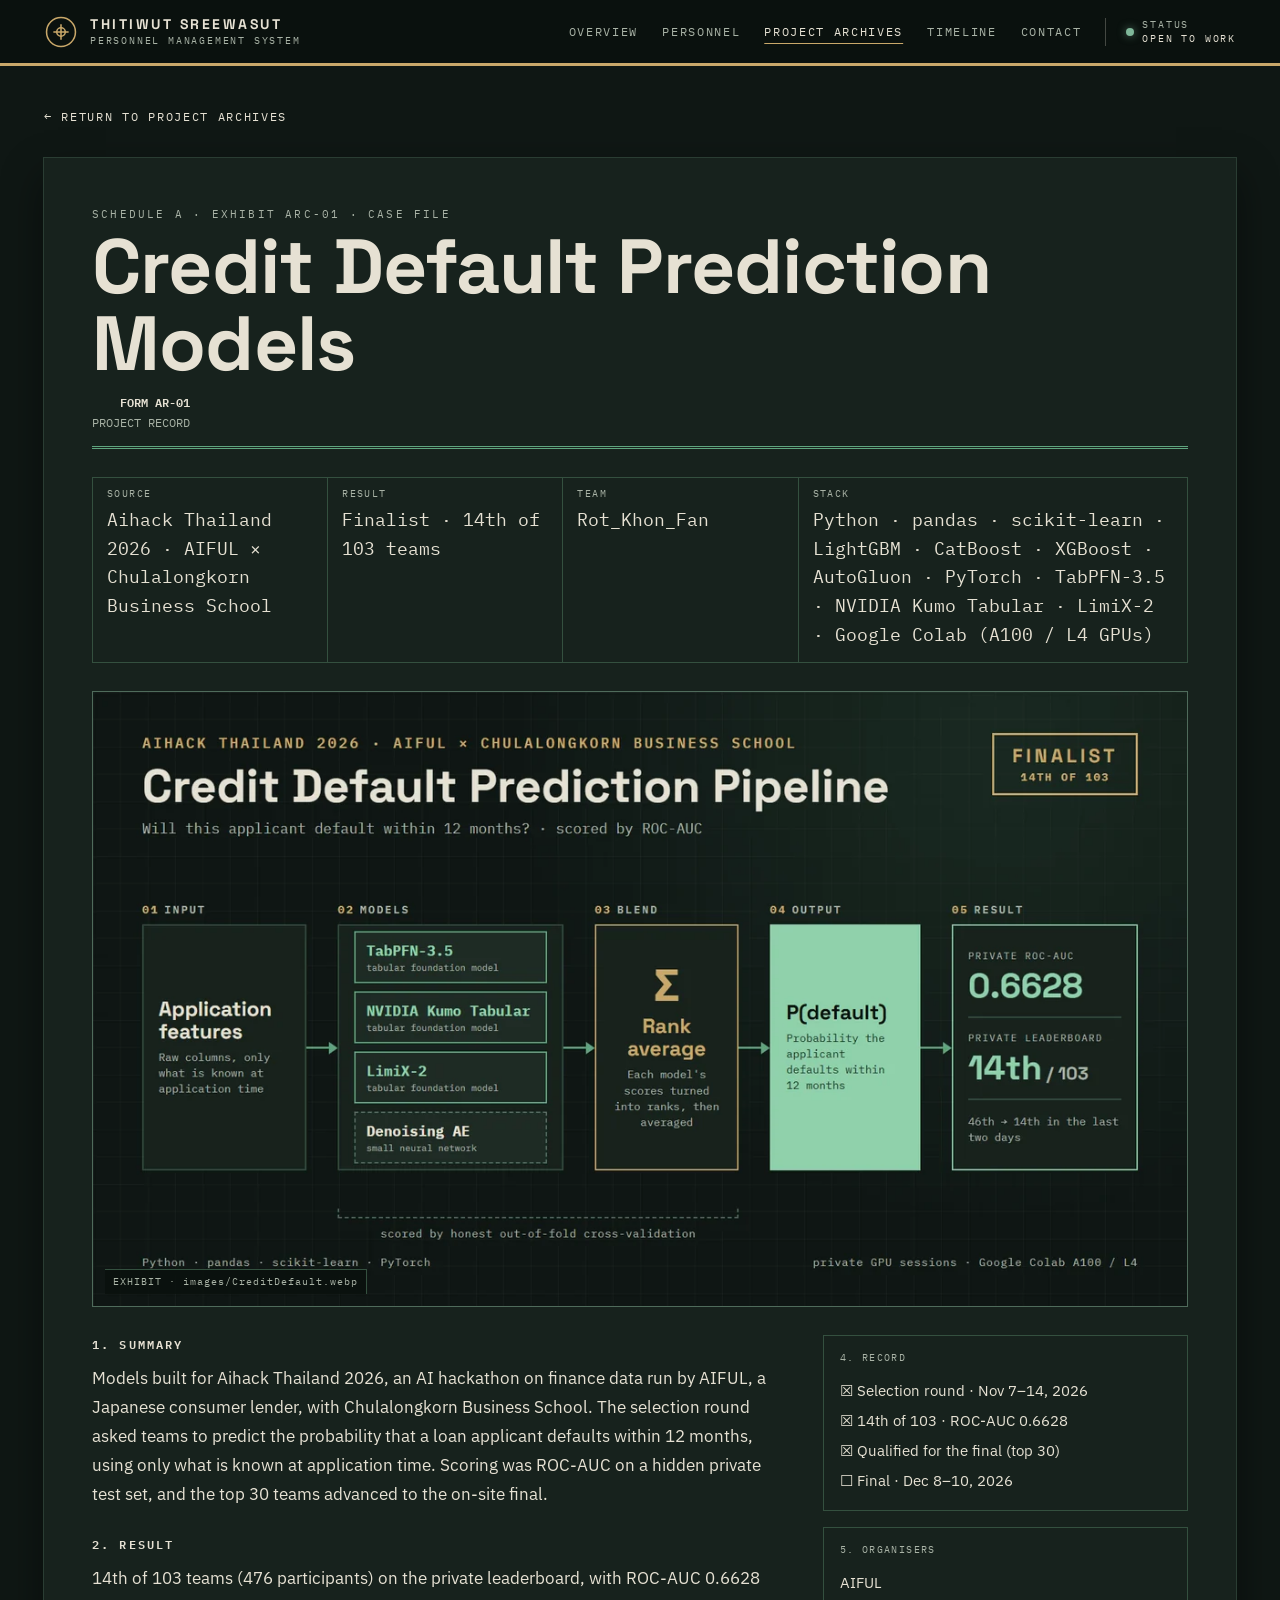
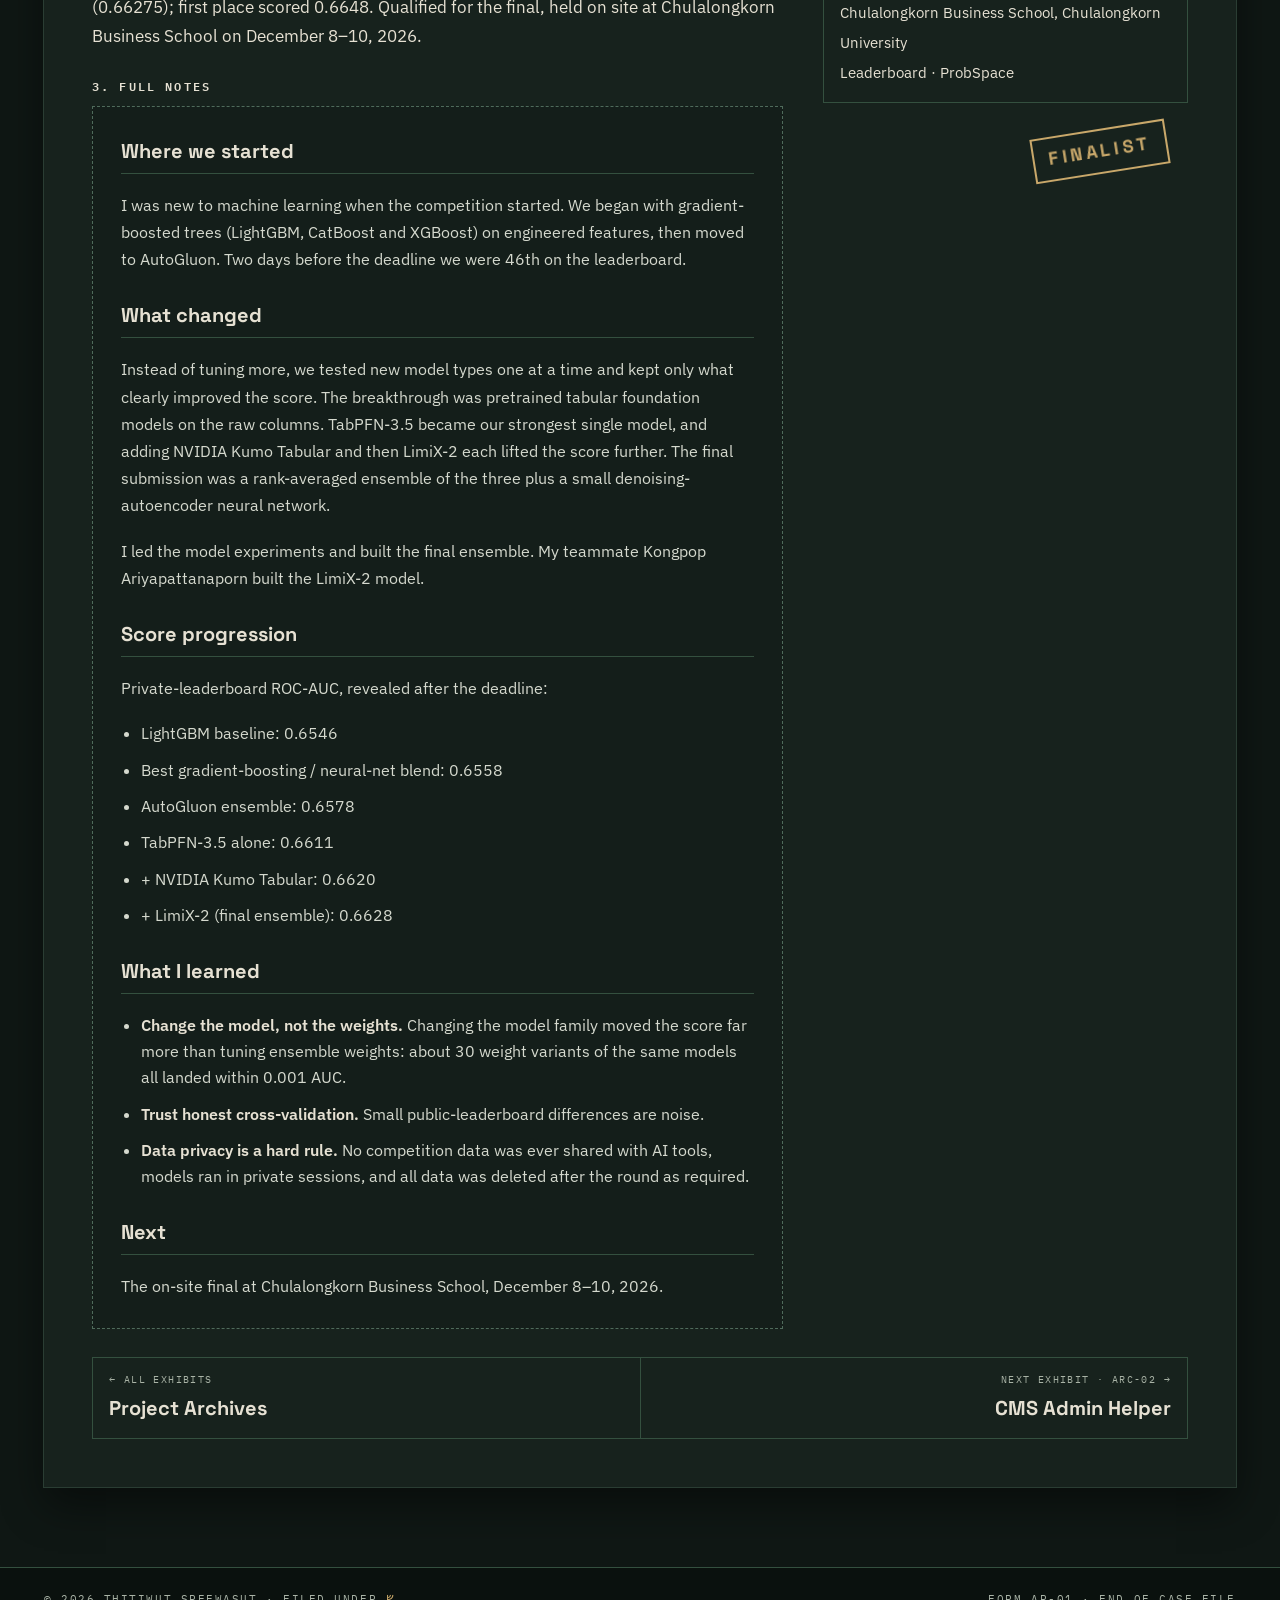
==== commit 5fed1574: "feat lead overview with name and explain awards - Make the full name the overview heading; codename " ====
--- a/projects/aihack-2026.html
+++ b/projects/aihack-2026.html
@@ -27,7 +27,7 @@
                 <span class="brand-text">
                     <span class="brand-name">THITIWUT SREEWASUT</span>
                     <span class="brand-sub">PERSONNEL MANAGEMENT SYSTEM</span>
-                    <span class="brand-sub-mobile">● ALIVE &amp; WELL</span>
+                    <span class="brand-sub-mobile">● OPEN TO WORK</span>
                 </span>
             </a>
 
@@ -37,11 +37,11 @@
                 <a href="../#archives" class="nav-link active">PROJECT ARCHIVES</a>
                 <a href="../#timeline" class="nav-link">TIMELINE</a>
                 <a href="../#contact" class="nav-link">CONTACT</a>
-                <span class="sys-status" aria-label="Vital Status Alive and Well">
+                <span class="sys-status" aria-label="Status: open to work">
                     <span class="sys-dot" aria-hidden="true"></span>
                     <span class="sys-text">
-                        <span class="sys-text-label">VITAL STATUS</span>
-                        <span class="sys-text-val">ALIVE &amp; WELL</span>
+                        <span class="sys-text-label">STATUS</span>
+                        <span class="sys-text-val">OPEN TO WORK</span>
                     </span>
                 </span>
             </nav>
@@ -96,7 +96,7 @@
 
                     <section class="case-section">
                         <h2>2. RESULT</h2>
-                        <p>14th of 103 teams on the private leaderboard, ROC-AUC 0.6628 (0.66275). Qualified for the final, held on site at Chulalongkorn Business School on December 8–10, 2026.</p>
+                        <p>14th of 103 teams (476 participants) on the private leaderboard, with ROC-AUC 0.6628 (0.66275); first place scored 0.6648. Qualified for the final, held on site at Chulalongkorn Business School on December 8–10, 2026.</p>
                     </section>
 
                     <section class="case-section">
--- a/style.css
+++ b/style.css
@@ -597,27 +597,28 @@
     flex: 3 1 520px;
 }
 
-.overview-codename-cell {
+/* The name leads the record. */
+.overview-name-cell {
     flex: 1 1 100%;
-    padding: 10px 16px 16px;
-}
-
-.overview-codename {
-    margin: 0;
+    padding: 10px 16px 18px;
+}
+
+.overview-name {
+    margin: 2px 0 0;
     font-family: var(--font-display);
     font-weight: 700;
-    font-size: clamp(72px, 11vw, 132px);
-    line-height: 1;
-    letter-spacing: 0.02em;
-    color: var(--ink);
-}
-
-.overview-name-cell {
+    font-size: clamp(34px, 5vw, 62px);
+    line-height: 1.02;
+    letter-spacing: -0.005em;
+    color: var(--ink);
+}
+
+.overview-codename-cell {
+    flex: 1 1 200px;
+}
+
+.overview-status-cell {
     flex: 2 1 260px;
-}
-
-.overview-status-cell {
-    flex: 1 1 200px;
 }
 
 .overview-assign-cell,
@@ -1760,12 +1761,6 @@
     white-space: nowrap;
 }
 
-.contact-rating {
-    font-family: var(--font-mono);
-    font-size: 12px;
-    color: var(--signal-light);
-}
-
 .contact-action {
     font-family: var(--font-mono);
     font-size: 12px;
@@ -2751,10 +2746,6 @@
         padding: 18px 16px;
     }
 
-    .overview-codename {
-        font-size: 72px;
-    }
-
     .overview-photo-cell {
         min-height: 220px;
     }
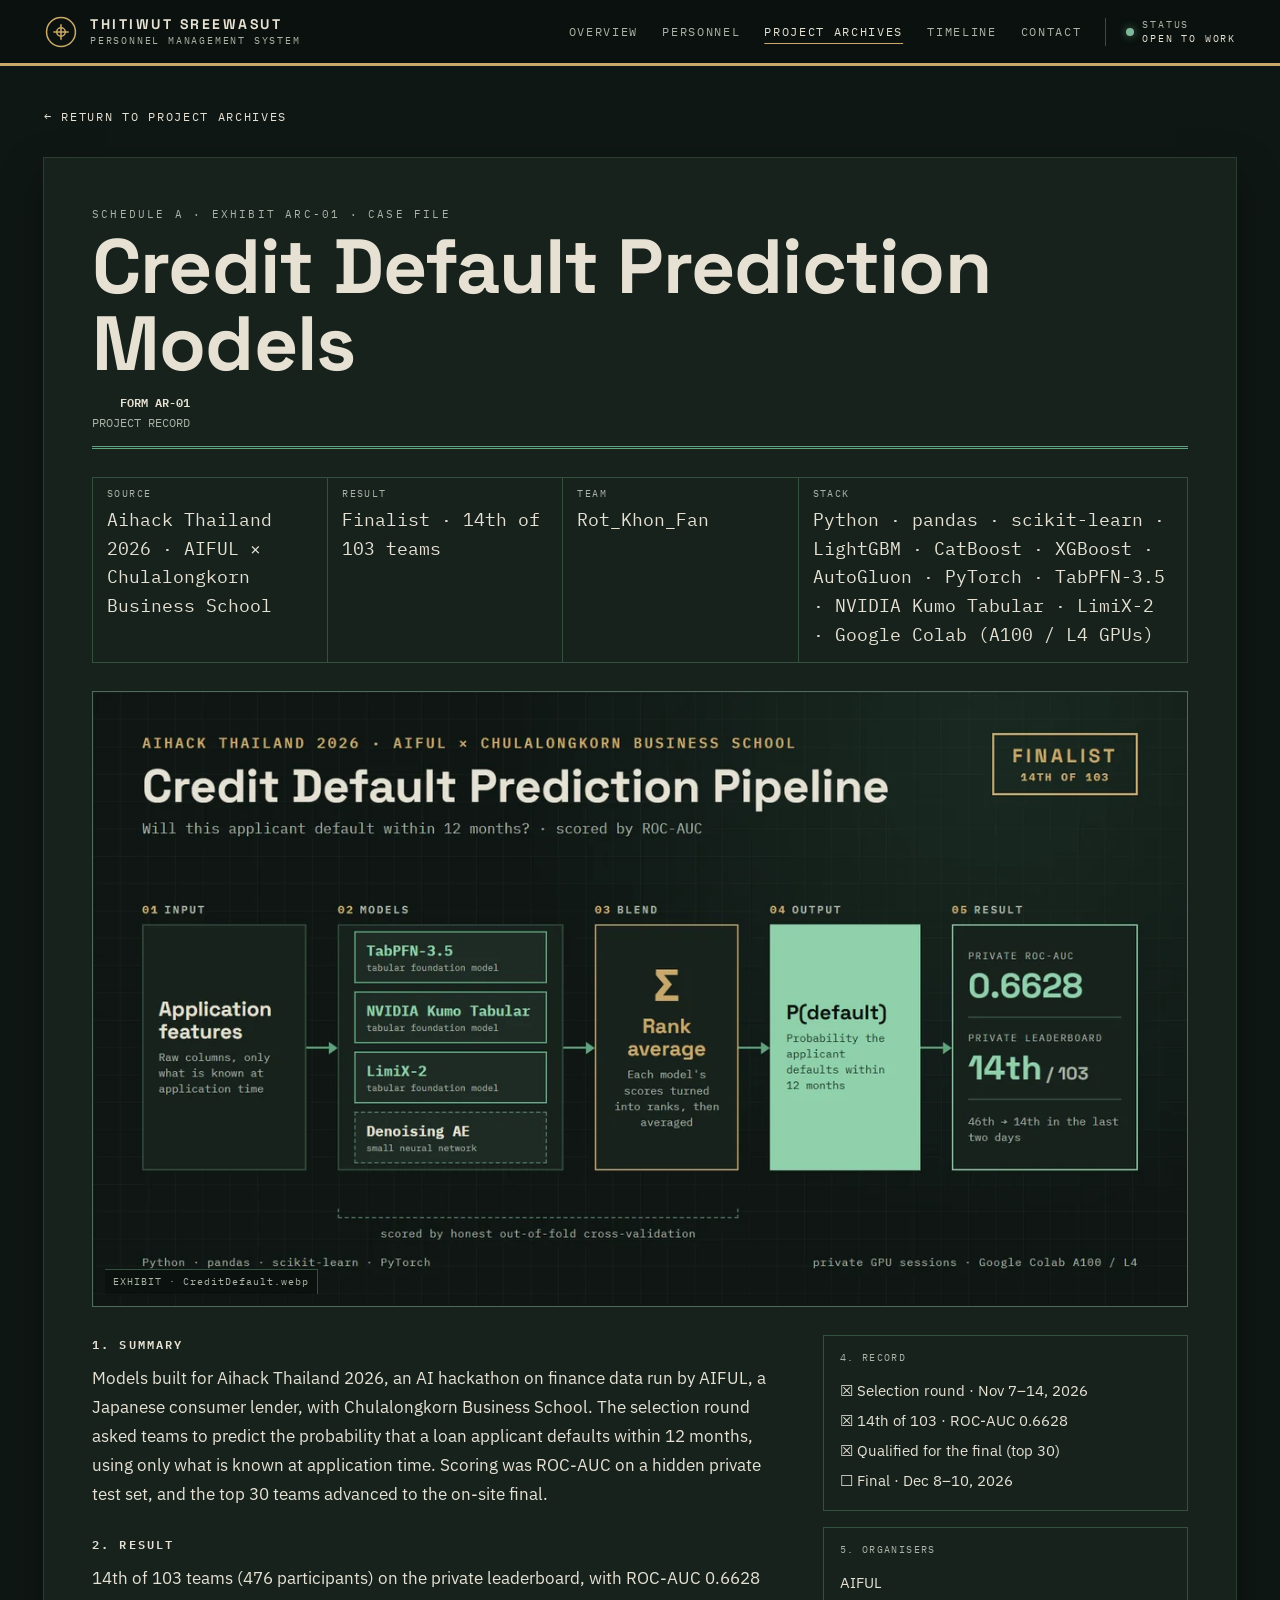
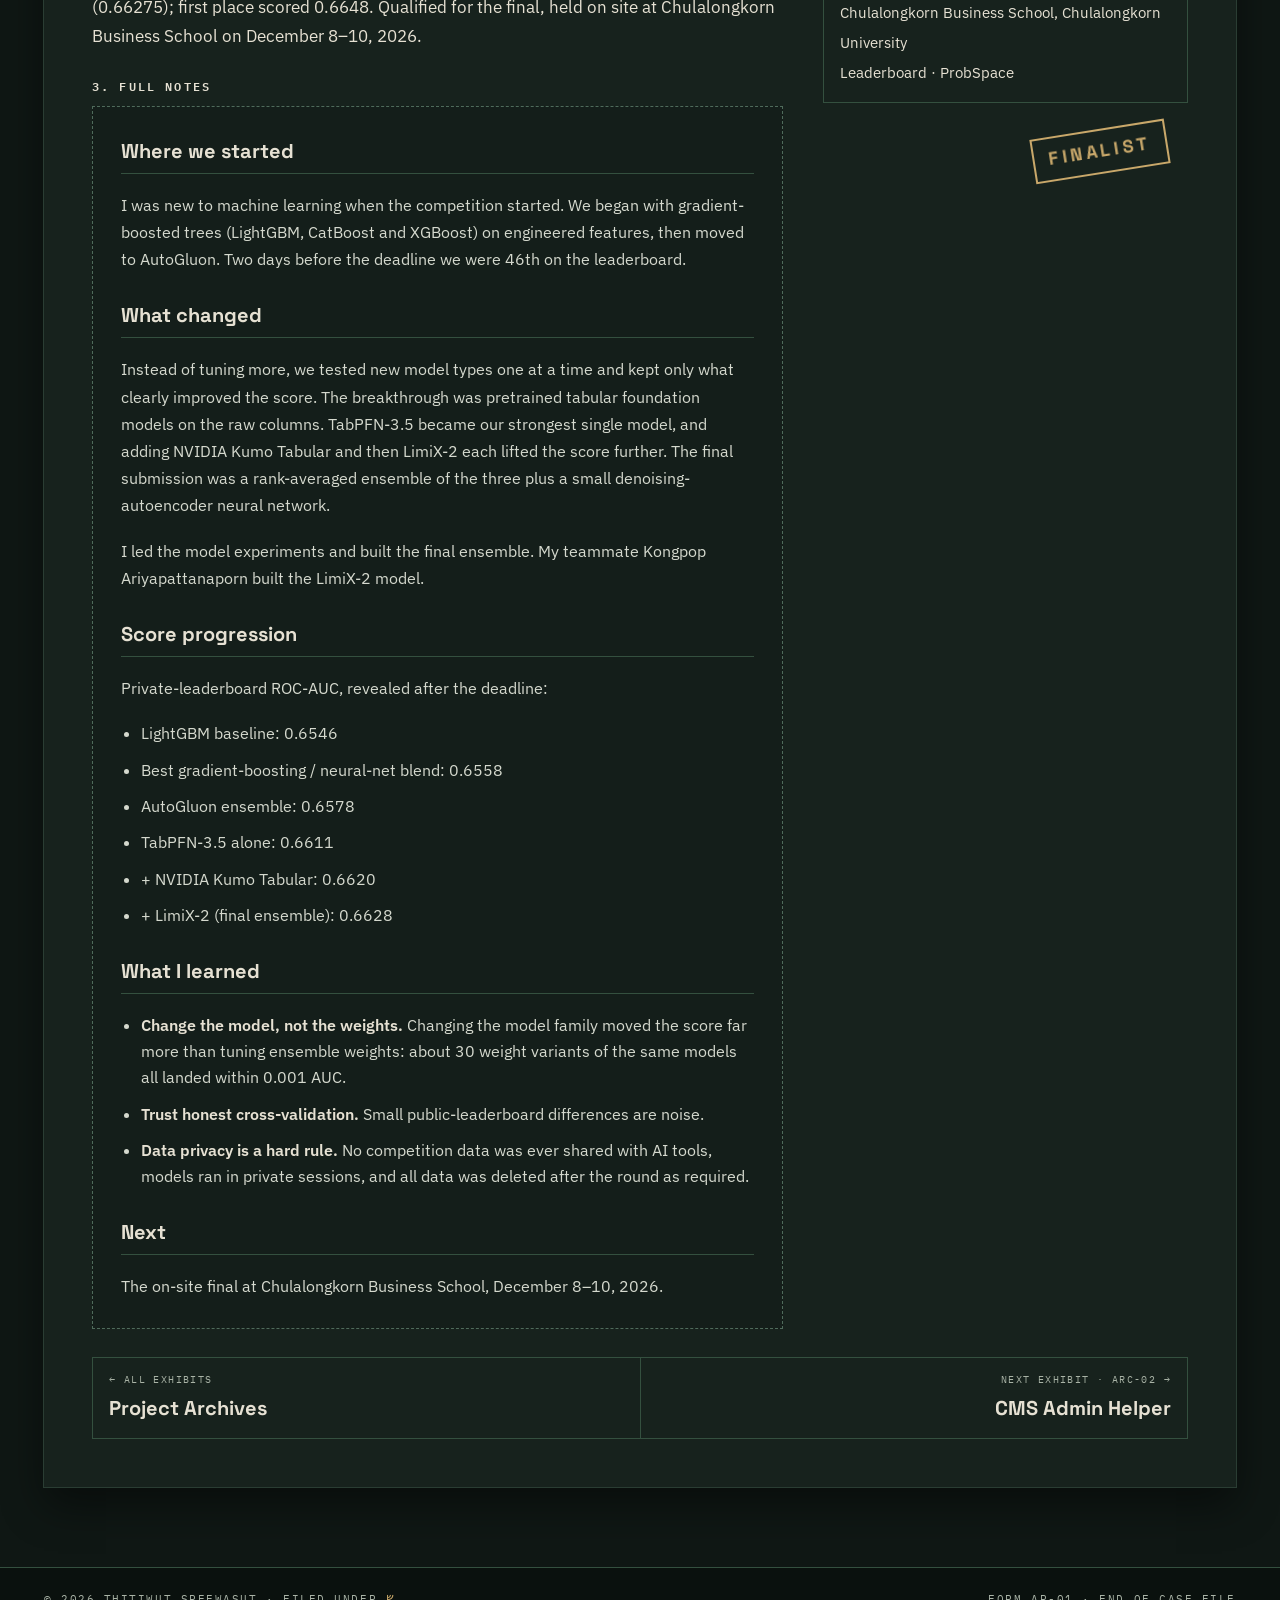
==== commit 7ef1dbeb: "feat add isometric architecture diagrams and move files under assets - Featured projects now show an" ====
--- a/projects/aihack-2026.html
+++ b/projects/aihack-2026.html
@@ -7,12 +7,12 @@
     <meta name="description" content="Finalist (14th of 103 teams) in Aihack Thailand 2026, a credit-default prediction hackathon by AIFUL and Chulalongkorn Business School, using an ensemble of pretrained tabular foundation models.">
     <meta name="theme-color" content="#0A110E">
     <link rel="canonical" href="https://miyazaki1072.github.io/projects/aihack-2026.html">
-    <link rel="icon" href="../images/icon.png">
+    <link rel="icon" href="../assets/images/icon.png">
     <link rel="preconnect" href="https://fonts.googleapis.com">
     <link rel="preconnect" href="https://fonts.gstatic.com" crossorigin>
     <link href="https://fonts.googleapis.com/css2?family=IBM+Plex+Mono:wght@400;500;600;700&family=IBM+Plex+Sans:wght@400;500;600&family=IBM+Plex+Sans+Thai:wght@400;500;600;700&family=Space+Grotesk:wght@400;500;700&display=swap" rel="stylesheet">
     <link href="https://fonts.googleapis.com/css2?family=Noto+Sans+Runic&text=%E1%9A%A0%E1%9A%A8%E1%9A%B2%E1%9B%8F%E1%9B%97%E1%9B%8A%E1%9A%B7&display=swap" rel="stylesheet" media="print" onload="this.media='all'">
-    <link rel="stylesheet" href="../style.css">
+    <link rel="stylesheet" href="../assets/css/style.css">
 </head>
 <body>
 
@@ -83,8 +83,8 @@
             </div>
 
             <div class="case-exhibit-hero case-exhibit-hero--fit" role="img" aria-label="Private ROC-AUC by model stage">
-                <img src="../images/CreditDefault.webp" alt="Credit default prediction pipeline: application features, four models (TabPFN-3.5, NVIDIA Kumo Tabular, LimiX-2, denoising autoencoder), rank average, probability of default; private ROC-AUC 0.6628, 14th of 103" loading="eager" decoding="async">
-                <span class="exhibit-label">EXHIBIT · images/CreditDefault.webp</span>
+                <img src="../assets/images/projects/CreditDefault.webp" alt="Credit default prediction pipeline: application features, four models (TabPFN-3.5, NVIDIA Kumo Tabular, LimiX-2, denoising autoencoder), rank average, probability of default; private ROC-AUC 0.6628, 14th of 103" loading="eager" decoding="async">
+                <span class="exhibit-label">EXHIBIT · CreditDefault.webp</span>
             </div>
 
             <div class="case-columns">
@@ -177,6 +177,6 @@
         </div>
     </footer>
 
-    <script src="../js/motion.js"></script>
+    <script src="../assets/js/motion.js"></script>
 </body>
 </html>
--- a/assets/css/style.css
+++ b/assets/css/style.css
@@ -0,0 +1,3742 @@
+/* ============================================================
+   FORM PD-07 — TVA PERSONNEL MANAGEMENT SYSTEM
+   Design System & Stylesheet for Thitiwut Sreewasut (Freyr)
+   ============================================================ */
+
+:root {
+    /* Core Form PD-07 Palette */
+    --header:       #0A110E;
+    --night:        #0F1714;
+    --sheet:        #17221D;
+    --sheet-2:      #1E2B25;
+    --rule:         #34503F;
+    --rule-dashed:  #4F6B5B;
+    --rule-soft:    rgba(230, 225, 211, 0.12);
+    --ink:          #E6E1D3;
+    --ink-2:        #D5D9CE;
+    --ink-muted:    #A9B3A6;
+    --signal:       #5FA57E;
+    --signal-light: #7FB89A;
+    --signal-ink:   #0B120E;
+    --brass:        #C9A86A;
+    --brass-wash:   rgba(201, 168, 106, 0.06);
+
+    /* Legacy token aliases (terminal, rune mode, lightbox, toast) */
+    --surface:          var(--sheet);
+    --border:           var(--rule);
+    --border-strong:    var(--rule-dashed);
+    --green-rgb:        95, 165, 126;
+    --green-bright-rgb: 127, 184, 154;
+    --green:            var(--signal);
+    --green-bright:     var(--signal-light);
+    --green-dim:        rgba(var(--green-rgb), 0.14);
+    --green-line:       rgba(var(--green-rgb), 0.35);
+    --green-glow:       rgba(var(--green-rgb), 0.22);
+    --on-green:         var(--signal-ink);
+    --text-pri:         var(--ink);
+    --text-sec:         var(--ink-2);
+    --text-muted:       var(--ink-muted);
+
+    /* Spacing & sizing tokens for terminal widget */
+    --sp-1:             4px;
+    --sp-2:             8px;
+    --sp-3:             12px;
+    --sp-4:             16px;
+    --sp-5:             24px;
+    --fs-small:         0.8125rem;
+    --fs-micro:         0.75rem;
+    --r-pill:           999px;
+    --r-lg:             2px;
+    --r-sm:             2px;
+    --scrollbar-w-thin: 6px;
+
+    /* Typography */
+    --font-display: 'Space Grotesk', 'IBM Plex Sans Thai', sans-serif;
+    --font-sans:    'IBM Plex Sans', 'IBM Plex Sans Thai', -apple-system, BlinkMacSystemFont, sans-serif;
+    --font-mono:    'IBM Plex Mono', 'IBM Plex Sans Thai', monospace;
+    --font-rune:    'Noto Sans Runic', serif;
+
+    --ease-out:     cubic-bezier(0.22, 1, 0.36, 1);
+}
+
+/* ── Reset & Base ──────────────────────────────────────────── */
+*, *::before, *::after {
+    box-sizing: border-box;
+    margin: 0;
+    padding: 0;
+}
+
+html {
+    scroll-behavior: smooth;
+    font-size: 16px;
+    background: var(--night);
+    color: var(--ink);
+}
+
+body {
+    margin: 0;
+    min-height: 100vh;
+    background: var(--night);
+    color: var(--ink);
+    font-family: var(--font-sans);
+    line-height: 1.6;
+    overflow-x: hidden;
+    -webkit-font-smoothing: antialiased;
+}
+
+a {
+    color: var(--ink);
+    transition: color 0.15s ease, border-color 0.15s ease, background-color 0.15s ease, transform 0.15s ease, box-shadow 0.15s ease;
+}
+
+a:hover {
+    color: var(--signal-light);
+}
+
+a:focus-visible,
+button:focus-visible,
+[tabindex]:focus-visible {
+    outline: 2px solid var(--brass);
+    outline-offset: 2px;
+}
+
+img {
+    max-width: 100%;
+    display: block;
+}
+
+::-webkit-scrollbar { width: 8px; height: 8px; }
+::-webkit-scrollbar-track { background: var(--header); }
+::-webkit-scrollbar-thumb { background: var(--rule); }
+::-webkit-scrollbar-thumb:hover { background: var(--signal); }
+
+/* ── Boot Sequence Overlay (Board 4) ───────────────────────── */
+.boot-overlay {
+    position: fixed;
+    inset: 0;
+    z-index: 9500;
+    background: var(--header);
+    color: var(--ink);
+    font-family: var(--font-mono);
+    display: flex;
+    align-items: center;
+    justify-content: center;
+    padding: 24px;
+    opacity: 1;
+    transition: opacity 0.28s var(--ease-out), visibility 0.28s var(--ease-out);
+}
+
+.boot-overlay.is-hidden,
+.boot-overlay[hidden] {
+    opacity: 0;
+    visibility: hidden;
+    pointer-events: none;
+}
+
+.boot-card {
+    width: 100%;
+    max-width: 640px;
+    background: var(--sheet);
+    color: var(--ink);
+    padding: clamp(24px, 4vw, 36px) clamp(20px, 4vw, 40px);
+    box-shadow: 0 0 0 1px #2A3D33, 0 24px 50px rgba(0, 0, 0, 0.55);
+    display: flex;
+    flex-direction: column;
+    gap: 18px;
+    position: relative;
+}
+
+.boot-card-head {
+    display: flex;
+    justify-content: space-between;
+    align-items: flex-end;
+    border-bottom: 3px double var(--signal);
+    padding-bottom: 10px;
+    gap: 12px;
+}
+
+.boot-card-title {
+    font-family: var(--font-display);
+    font-weight: 700;
+    font-size: 18px;
+    letter-spacing: 0.16em;
+}
+
+.boot-card-form {
+    font-size: 11px;
+    font-weight: 600;
+    letter-spacing: 0.12em;
+}
+
+.boot-lines {
+    display: flex;
+    flex-direction: column;
+    gap: 8px;
+    font-size: clamp(11px, 1.8vw, 14px);
+    line-height: 1.5;
+}
+
+.boot-line {
+    display: flex;
+    justify-content: space-between;
+    gap: 8px;
+    white-space: nowrap;
+    overflow: hidden;
+}
+
+.boot-line-dots {
+    flex: 1;
+    overflow: hidden;
+    color: var(--ink-muted);
+}
+
+.boot-line-ok {
+    font-weight: 600;
+    color: var(--signal-light);
+}
+
+.boot-bar {
+    display: grid;
+    grid-template-columns: repeat(20, minmax(0, 1fr));
+    gap: 3px;
+}
+
+.boot-cell {
+    height: 14px;
+    border: 1px solid var(--signal);
+    background: transparent;
+    transition: background-color 0.06s ease;
+}
+
+.boot-cell.is-on {
+    background: var(--signal);
+    border-color: var(--signal);
+}
+
+.boot-card-foot {
+    display: flex;
+    justify-content: space-between;
+    align-items: center;
+    gap: 12px;
+}
+
+.boot-access {
+    font-family: var(--font-mono);
+    font-size: clamp(20px, 3vw, 26px);
+    letter-spacing: 0.08em;
+    color: var(--ink);
+}
+
+.boot-time {
+    font-size: 11px;
+    color: var(--ink-muted);
+}
+
+.boot-meta {
+    position: absolute;
+    left: 40px;
+    bottom: 36px;
+    display: flex;
+    flex-direction: column;
+    gap: 4px;
+    font-size: 11px;
+    letter-spacing: 0.14em;
+    color: var(--ink-muted);
+}
+
+.boot-meta-op {
+    color: var(--signal-light);
+}
+
+.boot-skip {
+    position: absolute;
+    right: 40px;
+    bottom: 36px;
+    font-family: var(--font-mono);
+    font-size: 12px;
+    letter-spacing: 0.16em;
+    min-height: 44px;
+    display: inline-flex;
+    align-items: center;
+    padding: 0 16px;
+    background: transparent;
+    color: var(--ink);
+    border: 1px solid rgba(243, 238, 223, 0.5);
+    cursor: pointer;
+    text-decoration: none;
+}
+
+.boot-skip:hover {
+    border-color: var(--signal-light);
+    color: var(--signal-light);
+}
+
+/* ── Top Header & Navigation ───────────────────────────────── */
+.site-header {
+    position: sticky;
+    top: 0;
+    z-index: 100;
+    background: var(--header);
+    color: var(--ink);
+    border-bottom: 3px solid var(--brass);
+}
+
+.header-inner {
+    max-width: 1240px;
+    margin: 0 auto;
+    padding: 12px 24px;
+    display: flex;
+    flex-wrap: wrap;
+    align-items: center;
+    justify-content: space-between;
+    gap: 12px 32px;
+}
+
+.brand-link {
+    display: flex;
+    align-items: center;
+    gap: 12px;
+    color: var(--ink);
+    text-decoration: none;
+}
+
+.brand-link:hover {
+    color: var(--ink);
+}
+
+.brand-emblem {
+    flex-shrink: 0;
+    transition: transform 0.25s var(--ease-out);
+}
+
+.brand-link:hover .brand-emblem {
+    transform: rotate(45deg);
+}
+
+.brand-text {
+    display: flex;
+    flex-direction: column;
+    gap: 2px;
+}
+
+.brand-name {
+    font-family: var(--font-display);
+    font-weight: 700;
+    font-size: 14px;
+    letter-spacing: 0.18em;
+    line-height: 1.2;
+}
+
+.brand-sub {
+    font-family: var(--font-mono);
+    font-size: 10px;
+    letter-spacing: 0.18em;
+    color: var(--ink-muted);
+    line-height: 1.2;
+}
+
+.brand-sub-mobile {
+    display: none;
+    font-family: var(--font-mono);
+    font-size: 10px;
+    letter-spacing: 0.14em;
+    color: var(--signal-light);
+}
+
+.nav-toggle {
+    display: none;
+    width: 48px;
+    height: 44px;
+    background: transparent;
+    border: 1px solid rgba(243, 238, 223, 0.4);
+    color: var(--ink);
+    flex-direction: column;
+    align-items: center;
+    justify-content: center;
+    gap: 4px;
+    cursor: pointer;
+}
+
+.nav-toggle-bar {
+    width: 18px;
+    height: 2px;
+    background: var(--ink);
+    transition: transform 0.2s ease, opacity 0.2s ease;
+}
+
+.nav-toggle[aria-expanded="true"] .nav-toggle-bar:nth-child(1) {
+    transform: translateY(6px) rotate(45deg);
+}
+.nav-toggle[aria-expanded="true"] .nav-toggle-bar:nth-child(2) {
+    opacity: 0;
+}
+.nav-toggle[aria-expanded="true"] .nav-toggle-bar:nth-child(3) {
+    transform: translateY(-6px) rotate(-45deg);
+}
+
+.primary-nav {
+    display: flex;
+    flex-wrap: wrap;
+    align-items: center;
+    gap: 4px 24px;
+    font-family: var(--font-mono);
+    font-size: 12px;
+    letter-spacing: 0.14em;
+}
+
+.nav-link {
+    color: var(--ink-muted);
+    text-decoration: none;
+    padding: 10px 0;
+    text-underline-offset: 7px;
+    text-decoration-thickness: 2px;
+}
+
+.nav-link:hover {
+    color: var(--ink);
+}
+
+.nav-link.active {
+    color: var(--ink);
+    text-decoration: underline;
+    text-decoration-color: var(--brass);
+    text-underline-offset: 7px;
+}
+
+.sys-status {
+    display: flex;
+    align-items: center;
+    gap: 8px;
+    padding-left: 20px;
+    border-left: 1px solid rgba(243, 238, 223, 0.25);
+}
+
+.sys-dot {
+    width: 8px;
+    height: 8px;
+    border-radius: 50%;
+    background: var(--signal-light);
+    box-shadow: 0 0 8px rgba(127, 184, 154, 0.6);
+}
+
+.sys-text {
+    display: flex;
+    flex-direction: column;
+    font-size: 10px;
+    line-height: 1.4;
+    letter-spacing: 0.18em;
+}
+
+.sys-text-label {
+    color: var(--ink-muted);
+}
+
+.sys-text-val {
+    color: var(--ink);
+}
+
+/* ── Main Container & Form Sheets ──────────────────────────── */
+.site-main {
+    max-width: 1240px;
+    margin: 0 auto;
+    padding: 40px 24px 80px;
+    display: flex;
+    flex-direction: column;
+    gap: 48px;
+}
+
+.sheet {
+    background: var(--sheet);
+    box-shadow: 0 0 0 1px #2A3D33, 0 18px 40px rgba(0, 0, 0, 0.45);
+    padding: clamp(20px, 4vw, 48px);
+    scroll-margin-top: 84px;
+}
+
+.sheet-header {
+    display: flex;
+    flex-wrap: wrap;
+    justify-content: space-between;
+    align-items: flex-end;
+    gap: 12px;
+    border-bottom: 3px double var(--signal);
+    padding-bottom: 14px;
+}
+
+.sheet-title-group {
+    display: flex;
+    flex-direction: column;
+    gap: 4px;
+}
+
+.sheet-kicker {
+    font-family: var(--font-mono);
+    font-size: 11px;
+    letter-spacing: 0.2em;
+    color: var(--ink-muted);
+    text-transform: uppercase;
+}
+
+.sheet-title {
+    margin: 0;
+    font-family: var(--font-display);
+    font-weight: 700;
+    font-size: clamp(24px, 3vw, 36px);
+    letter-spacing: 0.04em;
+    line-height: 1.15;
+    color: var(--ink);
+}
+
+.sheet-title--overview {
+    font-size: clamp(20px, 2.4vw, 30px);
+    letter-spacing: 0.06em;
+}
+
+.sheet-meta {
+    font-family: var(--font-mono);
+    font-size: 12px;
+    line-height: 1.6;
+    text-align: right;
+}
+
+.sheet-meta-code {
+    font-weight: 600;
+    color: var(--ink);
+}
+
+.sheet-meta-page {
+    color: var(--ink-muted);
+}
+
+/* ── Ruled Grids & Form Cells ──────────────────────────────── */
+.ruled-grid {
+    display: flex;
+    flex-wrap: wrap;
+    gap: 1px;
+    background: var(--rule);
+    border: 1px solid var(--rule);
+}
+
+.ruled-col {
+    display: flex;
+    flex-wrap: wrap;
+    gap: 1px;
+    background: var(--rule);
+}
+
+.field-cell {
+    background: var(--sheet);
+    padding: 10px 16px 14px;
+    display: flex;
+    flex-direction: column;
+    gap: 4px;
+    transition: background-color 0.15s ease;
+}
+
+.field-label {
+    font-family: var(--font-mono);
+    font-size: 10px;
+    letter-spacing: 0.14em;
+    color: var(--ink-muted);
+    text-transform: uppercase;
+}
+
+.field-value {
+    font-family: var(--font-mono);
+    font-size: 21px;
+    line-height: 1.35;
+    color: var(--ink);
+}
+
+.field-prose {
+    margin: 0;
+    font-family: var(--font-sans);
+    font-size: 17px;
+    line-height: 1.6;
+    color: var(--ink);
+    max-width: 720px;
+}
+
+/* ── Section I: Overview (Page 1 of 5) ─────────────────────── */
+.overview-grid {
+    margin-top: 20px;
+}
+
+.overview-left {
+    flex: 3 1 520px;
+}
+
+/* The name leads the record. */
+.overview-name-cell {
+    flex: 1 1 100%;
+    padding: 10px 16px 18px;
+}
+
+.overview-name {
+    margin: 2px 0 0;
+    font-family: var(--font-display);
+    font-weight: 700;
+    font-size: clamp(34px, 5vw, 62px);
+    line-height: 1.02;
+    letter-spacing: -0.005em;
+    color: var(--ink);
+}
+
+.overview-codename-cell {
+    flex: 1 1 200px;
+}
+
+.overview-status-cell {
+    flex: 2 1 260px;
+}
+
+.overview-assign-cell,
+.overview-remarks-cell,
+.overview-commend-cell {
+    flex: 1 1 100%;
+}
+
+.overview-photo-cell {
+    flex: 1 1 260px;
+    background: var(--sheet);
+    padding: 10px 16px 16px;
+    display: flex;
+    flex-direction: column;
+    gap: 8px;
+    min-height: 300px;
+}
+
+.photo-frame {
+    flex: 1;
+    position: relative;
+    border: 1px dashed var(--rule-dashed);
+    background: repeating-linear-gradient(135deg, #1E2B25 0 6px, #223129 6px 12px);
+    display: flex;
+    flex-direction: column;
+    align-items: center;
+    justify-content: center;
+    padding: 10px;
+    overflow: hidden;
+    cursor: default;
+    user-select: none;
+}
+
+.photo-frame .avatar {
+    width: 100%;
+    height: 100%;
+    max-height: 290px;
+    object-fit: cover;
+    object-position: center top;
+    border: 1px solid var(--rule);
+    filter: contrast(1.04) saturate(0.92);
+    transition: filter 0.25s ease, transform 0.25s ease;
+}
+
+.photo-frame:hover .avatar {
+    filter: contrast(1.08) saturate(1);
+}
+
+.photo-caption {
+    position: absolute;
+    left: 14px;
+    bottom: 14px;
+    background: rgba(10, 17, 14, 0.86);
+    border: 1px solid var(--rule);
+    padding: 2px 8px;
+    font-family: var(--font-mono);
+    font-size: 10px;
+    letter-spacing: 0.1em;
+    color: var(--ink-muted);
+    pointer-events: none;
+}
+
+.commend-list {
+    display: flex;
+    flex-wrap: wrap;
+    gap: 10px 36px;
+    font-family: var(--font-mono);
+    font-size: 17px;
+    color: var(--ink);
+}
+
+.overview-footer {
+    display: flex;
+    flex-wrap: wrap;
+    align-items: flex-end;
+    justify-content: space-between;
+    gap: 24px;
+    padding-top: 26px;
+}
+
+.overview-actions {
+    display: flex;
+    flex-wrap: wrap;
+    gap: 14px;
+}
+
+/* ── Buttons & Action Links ────────────────────────────────── */
+.btn-primary {
+    text-decoration: none;
+    min-height: 52px;
+    padding: 0 24px;
+    display: inline-flex;
+    align-items: center;
+    justify-content: center;
+    background: var(--signal);
+    color: var(--signal-ink);
+    font-family: var(--font-mono);
+    font-weight: 500;
+    font-size: 13px;
+    letter-spacing: 0.14em;
+    border: 1.5px solid var(--signal);
+    cursor: pointer;
+}
+
+.btn-primary:hover {
+    background: var(--signal-light);
+    border-color: var(--signal-light);
+    color: var(--signal-ink);
+}
+
+.btn-secondary {
+    text-decoration: none;
+    min-height: 52px;
+    padding: 0 24px;
+    display: inline-flex;
+    align-items: center;
+    justify-content: center;
+    background: transparent;
+    color: var(--ink);
+    border: 1.5px solid var(--ink);
+    font-family: var(--font-mono);
+    font-size: 13px;
+    letter-spacing: 0.14em;
+    cursor: pointer;
+}
+
+.btn-secondary:hover {
+    border-color: var(--signal-light);
+    color: var(--signal-light);
+    background: rgba(95, 165, 126, 0.08);
+}
+
+.btn-sm {
+    min-height: 40px;
+    padding: 0 14px;
+    font-size: 12px;
+    letter-spacing: 0.1em;
+}
+
+.btn-md {
+    min-height: 48px;
+    padding: 0 18px;
+    font-size: 12px;
+    letter-spacing: 0.12em;
+}
+
+/* ── Signature & Brass Stamps ──────────────────────────────── */
+.overview-signoff {
+    display: flex;
+    align-items: flex-end;
+    gap: 28px;
+}
+
+.signature-block {
+    display: flex;
+    flex-direction: column;
+    gap: 4px;
+    width: 200px;
+}
+
+.signature-svg {
+    display: block;
+    width: 100%;
+    height: 54px;
+    border-bottom: 1px solid var(--rule);
+    overflow: visible;
+}
+
+.signature-svg path {
+    fill: none;
+    stroke: var(--ink);
+    stroke-width: 2.1;
+    stroke-linecap: round;
+    stroke-linejoin: round;
+    stroke-dasharray: 1;
+    stroke-dashoffset: 0;
+}
+
+/* motion.js adds .will-sign, then swaps to .is-signed on first view */
+.signature-svg.will-sign path {
+    stroke-dashoffset: 1;
+}
+
+.signature-svg.is-signed path {
+    transition: stroke-dashoffset var(--d, 0.5s) cubic-bezier(0.55, 0.05, 0.45, 1) var(--delay, 0s);
+}
+
+.signature-label {
+    font-family: var(--font-mono);
+    font-size: 10px;
+    letter-spacing: 0.14em;
+    color: var(--ink-muted);
+}
+
+.stamp-rect {
+    border: 2.5px solid var(--brass);
+    color: var(--brass);
+    padding: 6px 14px;
+    font-family: var(--font-display);
+    font-weight: 700;
+    font-size: 18px;
+    letter-spacing: 0.2em;
+    display: inline-block;
+    user-select: none;
+}
+
+/* ── Section II: Personnel File (Page 2 of 5) ──────────────── */
+.personnel-columns {
+    display: flex;
+    flex-wrap: wrap;
+    gap: 32px;
+    padding-top: 24px;
+}
+
+.personnel-col {
+    flex: 1 1 380px;
+    display: flex;
+    flex-direction: column;
+    gap: 10px;
+}
+
+.sub-heading {
+    margin: 0;
+    font-family: var(--font-mono);
+    font-size: 12px;
+    font-weight: 600;
+    letter-spacing: 0.18em;
+    color: var(--ink);
+    text-transform: uppercase;
+}
+
+.sub-heading--spaced {
+    margin-top: 18px;
+}
+
+.identity-dl {
+    margin: 0;
+}
+
+.identity-item {
+    background: var(--sheet);
+    padding: 8px 14px 12px;
+    transition: background-color 0.15s ease;
+}
+
+.identity-item:hover {
+    background: linear-gradient(0deg, var(--brass-wash), var(--brass-wash)), var(--sheet);
+}
+
+.identity-item--full {
+    flex: 1 1 100%;
+}
+
+.identity-item--half {
+    flex: 1 1 160px;
+}
+
+.identity-item dt {
+    font-family: var(--font-mono);
+    font-size: 10px;
+    letter-spacing: 0.14em;
+    color: var(--ink-muted);
+}
+
+.identity-item dd {
+    margin: 4px 0 0;
+    font-family: var(--font-mono);
+    font-size: 19px;
+    color: var(--ink);
+}
+
+.academic-table {
+    border: 1px solid var(--rule);
+}
+
+.academic-row {
+    display: flex;
+    flex-wrap: wrap;
+    gap: 4px 16px;
+    padding: 12px 14px;
+    border-bottom: 1px solid var(--rule-soft);
+    transition: background-color 0.15s ease;
+}
+
+.academic-row:last-child {
+    border-bottom: none;
+}
+
+.academic-row:hover {
+    background: var(--brass-wash);
+}
+
+.academic-years {
+    flex: 0 0 120px;
+    font-family: var(--font-mono);
+    font-size: 13px;
+    color: var(--ink);
+}
+
+.academic-main {
+    flex: 1 1 200px;
+    display: flex;
+    flex-direction: column;
+    gap: 2px;
+}
+
+.academic-program {
+    font-weight: 600;
+    font-size: 16px;
+    color: var(--ink);
+}
+
+.academic-school {
+    font-size: 14px;
+    color: var(--ink-muted);
+}
+
+.academic-mark {
+    flex: 0 0 auto;
+    font-family: var(--font-mono);
+    font-size: 16px;
+    color: var(--ink);
+}
+
+.specs-grid {
+    display: flex;
+    flex-direction: column;
+    gap: 1px;
+    background: var(--rule);
+    border: 1px solid var(--rule);
+}
+
+.spec-group {
+    background: var(--sheet);
+    padding: 10px 14px 14px;
+    display: flex;
+    flex-direction: column;
+    gap: 8px;
+}
+
+.spec-items {
+    display: flex;
+    flex-wrap: wrap;
+    gap: 8px 22px;
+}
+
+.spec-check {
+    display: inline-flex;
+    align-items: center;
+    gap: 8px;
+    font-size: 15px;
+    color: var(--ink);
+    cursor: pointer;
+    transition: color 0.15s ease;
+}
+
+.spec-check:hover {
+    color: var(--signal-light);
+}
+
+.spec-check.active {
+    color: var(--signal-light);
+}
+
+.spec-check.active .check-box {
+    border-color: var(--signal-light);
+    background: rgba(95, 165, 126, 0.18);
+    color: var(--signal-light);
+}
+
+.check-box {
+    width: 15px;
+    height: 15px;
+    border: 1.5px solid var(--ink);
+    display: inline-flex;
+    align-items: center;
+    justify-content: center;
+    font-family: var(--font-mono);
+    font-size: 14px;
+    line-height: 1;
+    flex-shrink: 0;
+}
+
+/* Ruled-paper box. Rules are painted per line box (--lh tall) inside the
+   content box only, so they track the text instead of the padding edge.
+   --rule-offset lifts each rule from the line-box bottom to sit just under
+   the baseline, like typing on a form line. */
+.lined-profile {
+    --lh: 30px;
+    --rule-offset: 4px;
+    border: 1px solid var(--rule);
+    padding: 14px 18px;
+    background-image: linear-gradient(
+        to bottom,
+        transparent calc(var(--lh) - 1px),
+        rgba(127, 184, 154, 0.16) calc(var(--lh) - 1px)
+    );
+    background-size: 100% var(--lh);
+    background-origin: content-box;
+    background-clip: content-box;
+    background-position: 0 calc(var(--rule-offset) * -1);
+    font-family: var(--font-mono);
+    font-size: 15px;
+    line-height: var(--lh);
+    color: var(--ink);
+}
+
+.lined-profile p {
+    margin: 0;
+}
+
+/* One blank ruled line between paragraphs keeps the rhythm locked. */
+.lined-profile p + p {
+    margin-top: var(--lh);
+}
+
+/* ── Section III: Project Archives (Page 3 of 5) ───────────── */
+.filter-banner {
+    margin-top: 16px;
+    padding: 8px 14px;
+    background: var(--sheet-2);
+    border: 1px solid var(--signal);
+    display: flex;
+    align-items: center;
+    justify-content: space-between;
+    gap: 12px;
+    font-family: var(--font-mono);
+    font-size: 12px;
+}
+
+.filter-banner[hidden] {
+    display: none;
+}
+
+.filter-clear {
+    background: transparent;
+    border: 1px solid var(--ink-muted);
+    color: var(--ink);
+    font-family: var(--font-mono);
+    font-size: 11px;
+    letter-spacing: 0.1em;
+    padding: 4px 10px;
+    cursor: pointer;
+}
+
+.filter-clear:hover {
+    border-color: var(--signal-light);
+    color: var(--signal-light);
+}
+
+.projects-grid {
+    margin-top: 24px;
+}
+
+.project-card {
+    flex: 1 1 340px;
+    background: var(--sheet);
+    padding: 18px 18px 20px;
+    display: flex;
+    flex-direction: column;
+    gap: 12px;
+    position: relative;
+    transition: transform 0.18s var(--ease-out), box-shadow 0.18s var(--ease-out), background-color 0.18s ease, opacity 0.2s ease;
+}
+
+.project-card:hover {
+    transform: translateY(-2px);
+    box-shadow: inset 0 0 0 2px var(--signal), 0 10px 24px rgba(0, 0, 0, 0.35);
+    z-index: 2;
+}
+
+.project-card.dimmed {
+    opacity: 0.28;
+}
+
+.project-card.highlighted {
+    box-shadow: inset 0 0 0 2px var(--brass);
+}
+
+.project-card-top {
+    display: flex;
+    justify-content: space-between;
+    align-items: center;
+    gap: 10px;
+    font-family: var(--font-mono);
+    font-size: 10px;
+    letter-spacing: 0.14em;
+    color: var(--ink-muted);
+}
+
+.status-tag {
+    border: 1px solid var(--rule);
+    padding: 2px 6px;
+    color: var(--ink);
+    font-family: var(--font-mono);
+    font-size: 10px;
+    letter-spacing: 0.12em;
+    white-space: nowrap;
+}
+
+.exhibit-media {
+    aspect-ratio: 16 / 9;
+    border: 1px solid var(--rule-dashed);
+    background: repeating-linear-gradient(135deg, #1E2B25 0 6px, #223129 6px 12px);
+    position: relative;
+    overflow: hidden;
+    display: flex;
+    align-items: flex-end;
+    cursor: zoom-in;
+}
+
+.exhibit-media img {
+    position: absolute;
+    inset: 0;
+    width: 100%;
+    height: 100%;
+    object-fit: cover;
+    object-position: center top;
+    opacity: 0.88;
+    transition: opacity 0.2s ease, transform 0.3s var(--ease-out);
+}
+
+.project-card:hover .exhibit-media img {
+    opacity: 1;
+    transform: scale(1.02);
+}
+
+.exhibit-label {
+    position: relative;
+    z-index: 1;
+    background: rgba(10, 17, 14, 0.84);
+    border-top: 1px solid var(--rule);
+    border-right: 1px solid var(--rule);
+    padding: 4px 8px;
+    font-family: var(--font-mono);
+    font-size: 10px;
+    letter-spacing: 0.1em;
+    color: var(--ink-muted);
+}
+
+/* ── Isometric diagrams (assets/js/iso.js) ────────────────────────────
+   Featured exhibits show a line diagram of how the project works;
+   the screenshot stays underneath and opens in the lightbox. */
+.exhibit-media.has-iso {
+    background:
+        radial-gradient(circle at 1px 1px, rgba(230, 225, 211, 0.07) 1px, transparent 0) 0 0 / 16px 16px,
+        var(--night);
+}
+
+.exhibit-media.has-iso img,
+.project-card:hover .exhibit-media.has-iso img {
+    opacity: 0;
+    pointer-events: none;
+}
+
+.iso {
+    display: block;
+    overflow: visible;
+}
+
+.exhibit-media .iso {
+    position: absolute;
+    top: 6%;
+    left: 4%;
+    width: 92%;
+    height: 80%;
+}
+
+.iso .f-t { fill: #22332B; }
+.iso .f-l { fill: #1A2721; }
+.iso .f-r { fill: #131D18; }
+.iso polygon { stroke: #7C9787; stroke-width: 1; stroke-linejoin: round; }
+.iso .f-rule { stroke: #4F6B5B; stroke-width: 0.8; }
+.iso .f-handle { stroke: var(--ink); stroke-width: 1.4; stroke-linecap: round; }
+
+.iso .is-signal .f-t { fill: #2E5A44; }
+.iso .is-signal .f-l { fill: #24473A; }
+.iso .is-signal .f-r { fill: #1B382D; }
+.iso .is-signal polygon { stroke: var(--signal-light); }
+
+.iso .is-brass .f-t { fill: #4A3F28; }
+.iso .is-brass .f-l { fill: #3A3220; }
+.iso .is-brass .f-r { fill: #2D2719; }
+.iso .is-brass polygon { stroke: var(--brass); }
+
+.iso .is-glass polygon { fill: rgba(127, 184, 154, 0.05); stroke: var(--signal-light); stroke-dasharray: 3 3; }
+
+.iso .f-hot .f-t { fill: #4E9A73; }
+.iso .f-hot .f-l { fill: #3F805F; }
+.iso .f-hot .f-r { fill: #31664B; }
+.iso .f-hot polygon { stroke: #A6D9BC; }
+
+.iso .iso-pipe {
+    fill: none;
+    stroke: var(--rule-dashed);
+    stroke-width: 1.2;
+    stroke-dasharray: 4 3;
+}
+
+.iso .iso-packet polygon { fill: var(--signal-light); stroke: none; }
+
+/* Return traffic (results, pages coming back) rides in brass. */
+.iso .iso-pipe.is-back { stroke: rgba(201, 168, 106, 0.45); }
+.iso .iso-packet.is-back polygon { fill: var(--brass); }
+
+/* Zones on the floor: networks, sessions. */
+.iso .iso-plate {
+    fill: rgba(127, 184, 154, 0.035);
+    stroke: var(--rule-dashed);
+    stroke-dasharray: 5 4;
+}
+
+/* Databases. */
+.iso .iso-cyl path,
+.iso .iso-cyl ellipse { stroke: #7C9787; stroke-width: 1; }
+.iso .iso-cyl .f-l { fill: #1A2721; }
+.iso .iso-cyl .f-t { fill: #2A3D33; }
+.iso .iso-cyl .f-band { fill: none; stroke: #4F6B5B; stroke-width: 0.8; }
+
+/* Names painted onto faces. */
+.iso .iso-ft {
+    font-family: var(--font-mono);
+    font-weight: 600;
+    letter-spacing: 0.06em;
+    fill: var(--ink);
+}
+.iso .iso-ft.is-sub { font-weight: 500; fill: var(--ink-2); }
+.iso .iso-ft.is-plate { font-weight: 500; fill: var(--ink-muted); letter-spacing: 0.12em; }
+
+/* A dark outline behind captions keeps them readable where they cross lines. */
+.iso .iso-note text,
+.iso .iso-ft.is-plate {
+    paint-order: stroke;
+    stroke: var(--night);
+    stroke-width: 3px;
+    stroke-linejoin: round;
+}
+.iso .is-signal .iso-ft { fill: #E9F5EE; }
+.iso .is-brass .iso-ft { fill: #F1E3C4; }
+
+.iso .iso-note circle { fill: var(--ink-muted); }
+.iso .iso-leader { stroke: var(--ink-muted); stroke-width: 0.8; opacity: 0.7; }
+.iso .iso-note text {
+    font-family: var(--font-mono);
+    font-size: 9.5px;
+    letter-spacing: 0.08em;
+    fill: var(--ink-2);
+}
+.iso .iso-note.is-key circle { fill: var(--brass); }
+.iso .iso-note.is-key .iso-leader { stroke: var(--brass); }
+.iso .iso-note.is-key text { fill: var(--brass); font-weight: 600; }
+
+/* On phones the captions shrink below reading size, so the diagram runs
+   without them; the card text below already names every part. */
+@media (max-width: 600px) {
+    .exhibit-media .iso .iso-notes,
+    .exhibit-media .iso .iso-ft.is-sub,
+    .exhibit-media .iso .iso-ft.is-plate { display: none; }
+}
+
+/* The diagram opens the explorer; the screenshot has its own button. */
+.exhibit-media.has-iso { cursor: zoom-in; }
+
+.exhibit-media.has-iso:focus-visible {
+    outline: 2px solid var(--signal-light);
+    outline-offset: 2px;
+}
+
+.exhibit-shot {
+    position: absolute;
+    right: 0;
+    bottom: 0;
+    z-index: 1;
+    min-height: 32px;
+    padding: 0 12px;
+    background: rgba(10, 17, 14, 0.84);
+    border: 0;
+    border-top: 1px solid var(--rule);
+    border-left: 1px solid var(--rule);
+    color: var(--ink-muted);
+    font-family: var(--font-mono);
+    font-size: 10px;
+    letter-spacing: 0.1em;
+    cursor: pointer;
+}
+
+.exhibit-shot:hover,
+.exhibit-shot:focus-visible {
+    color: var(--signal-light);
+}
+
+/* ── Diagram explorer (full screen, assets/js/iso.js) ─────────────── */
+.iso-viewer {
+    position: fixed;
+    inset: 0;
+    z-index: 9100;
+    display: flex;
+    flex-direction: column;
+    background:
+        radial-gradient(circle at 1px 1px, rgba(230, 225, 211, 0.06) 1px, transparent 0) 0 0 / 22px 22px,
+        var(--header);
+    color: var(--ink);
+    font-family: var(--font-mono);
+}
+
+.iso-viewer[hidden] { display: none; }
+
+.iso-viewer-bar {
+    display: flex;
+    align-items: center;
+    gap: 16px;
+    padding: 12px clamp(14px, 3vw, 28px);
+    border-bottom: 1px solid var(--rule);
+}
+
+.iso-viewer-title {
+    margin: 0;
+    font-family: var(--font-display);
+    font-size: 18px;
+    font-weight: 700;
+}
+
+.iso-viewer-hint {
+    margin: 0 auto 0 0;
+    font-size: 10px;
+    letter-spacing: 0.14em;
+    color: var(--ink-muted);
+}
+
+.iso-viewer-tools {
+    display: flex;
+    gap: 6px;
+}
+
+.iso-viewer-tools button {
+    min-width: 44px;
+    min-height: 44px;
+    padding: 0 12px;
+    background: transparent;
+    border: 1px solid var(--rule-dashed);
+    color: var(--ink);
+    font-family: var(--font-mono);
+    font-size: 14px;
+    letter-spacing: 0.08em;
+    cursor: pointer;
+}
+
+.iso-viewer-tools button:hover,
+.iso-viewer-tools button:focus-visible {
+    border-color: var(--signal-light);
+    color: var(--signal-light);
+}
+
+.iso-viewer-stage {
+    flex: 1;
+    min-height: 0;
+    overflow: hidden;
+    cursor: grab;
+    touch-action: none;
+    user-select: none;
+}
+
+.iso-viewer-stage.is-dragging { cursor: grabbing; }
+
+.iso-viewer-stage .iso {
+    width: 100%;
+    height: calc(100% - 110px); /* room for the floating note below the fit */
+    overflow: visible;
+}
+
+.iso-viewer [data-note] { cursor: pointer; outline: none; }
+.iso-viewer [data-note].is-picked polygon,
+.iso-viewer [data-note].is-picked path,
+.iso-viewer [data-note].is-picked ellipse {
+    stroke: var(--brass);
+    stroke-width: 1.8;
+}
+
+/* The note floats over the diagram, so a longer note never resizes the
+   stage (which would rescale and shift the drawing). */
+.iso-viewer-note {
+    position: absolute;
+    left: clamp(12px, 3vw, 28px);
+    right: clamp(12px, 3vw, 28px);
+    bottom: clamp(12px, 3vw, 24px);
+    max-width: 760px;
+    display: flex;
+    flex-wrap: wrap;
+    align-items: baseline;
+    gap: 4px 14px;
+    padding: 12px 16px;
+    background: rgba(10, 17, 14, 0.92);
+    border: 1px solid var(--rule);
+    font-size: 13px;
+    line-height: 1.5;
+    pointer-events: none;
+}
+
+.iso-viewer-note strong {
+    color: var(--brass);
+    font-weight: 600;
+    letter-spacing: 0.06em;
+    text-transform: uppercase;
+}
+
+.iso-viewer-note span { color: var(--ink-2); max-width: 90ch; }
+
+@media (max-width: 600px) {
+    .iso-viewer-hint { display: none; }
+    .iso-viewer-title { font-size: 15px; margin-right: auto; }
+    .iso-viewer-tools button { min-width: 40px; padding: 0 8px; }
+    .iso-viewer-stage .iso { height: calc(100% - 150px); }
+}
+
+/* Boot card cabinet: drawers drop in, the top one slides open. */
+.boot-iso {
+    height: clamp(130px, 24vw, 190px);
+    border: 1px dashed var(--rule);
+    background:
+        radial-gradient(circle at 1px 1px, rgba(230, 225, 211, 0.07) 1px, transparent 0) 0 0 / 14px 14px,
+        var(--night);
+    display: flex;
+    align-items: center;
+    justify-content: center;
+    padding: 8px;
+}
+
+.boot-iso .iso {
+    height: 100%;
+    width: auto;
+    max-width: 100%;
+}
+
+.iso-boot .boot-drop {
+    animation: iso-drop 0.36s var(--ease-out) 0.05s both;
+}
+
+.iso-boot .boot-open {
+    animation: iso-open 0.36s var(--ease-out) 0.5s both;
+}
+
+.iso-boot .boot-folder {
+    animation: iso-rise 0.3s var(--ease-out) 0.8s both;
+}
+
+.iso-boot .boot-note {
+    animation: iso-fade 0.25s ease 1s both;
+}
+
+@keyframes iso-drop {
+    from { opacity: 0; transform: translateY(-26px); }
+    to   { opacity: 1; transform: none; }
+}
+
+/* One unit along +y in the isometric plane is (-17.3px, +10px). */
+@keyframes iso-open {
+    from { transform: none; }
+    to   { transform: translate(-20.8px, 12px); }
+}
+
+@keyframes iso-rise {
+    from { opacity: 0; transform: translateY(14px); }
+    to   { opacity: 1; transform: none; }
+}
+
+@keyframes iso-fade {
+    from { opacity: 0; }
+    to   { opacity: 1; }
+}
+
+.project-head {
+    display: flex;
+    flex-direction: column;
+    gap: 4px;
+}
+
+.project-name {
+    margin: 0;
+    font-family: var(--font-display);
+    font-size: 24px;
+    font-weight: 700;
+    line-height: 1.2;
+    color: var(--ink);
+}
+
+.project-context {
+    font-family: var(--font-mono);
+    font-size: 11px;
+    color: var(--ink-muted);
+}
+
+.project-desc {
+    margin: 0;
+    font-size: 15px;
+    line-height: 1.55;
+    color: var(--ink-2);
+}
+
+.project-note {
+    margin: 0;
+    font-family: var(--font-mono);
+    font-size: 14px;
+    line-height: 1.5;
+    border-left: 3px solid var(--signal);
+    padding-left: 10px;
+    color: var(--ink);
+}
+
+.project-foot {
+    margin-top: auto;
+    display: flex;
+    flex-direction: column;
+    gap: 10px;
+    border-top: 1px solid var(--rule-soft);
+    padding-top: 10px;
+}
+
+.project-stack {
+    font-family: var(--font-mono);
+    font-size: 12px;
+    color: var(--ink);
+}
+
+.project-links {
+    display: flex;
+    flex-wrap: wrap;
+    gap: 8px;
+}
+
+/* ── Project Archive: index + preview stage ────────────────── */
+/* Without JS the cards stay a plain ruled list; assets/js/main.js adds .is-ready. */
+.archive-browser {
+    margin-top: 24px;
+}
+
+.archive-browser .archive-stage {
+    margin-top: 0;
+}
+
+.archive-browser:not(.is-ready) .archive-index {
+    display: none;
+}
+
+.archive-browser:not(.is-ready) .archive-stage {
+    display: flex;
+    flex-wrap: wrap;
+    gap: 1px;
+    background: var(--rule);
+    border: 1px solid var(--rule);
+}
+
+.archive-browser.is-ready {
+    display: grid;
+    grid-template-columns: minmax(260px, 320px) minmax(0, 1fr);
+    gap: 24px;
+    align-items: stretch;
+}
+
+/* The index runs the full height of the project panel: the selected rows
+   and the "more" scroll window share whatever height the card leaves. */
+.archive-index {
+    border: 1px solid var(--rule);
+    background: var(--night);
+    display: flex;
+    flex-direction: column;
+}
+
+.archive-index > .archive-list {
+    flex: 3;
+    display: flex;
+    flex-direction: column;
+}
+
+.archive-index > .archive-list > li {
+    flex: 1;
+    display: flex;
+}
+
+.archive-item.is-featured {
+    grid-template-columns: 28px minmax(0, 1fr) 96px;
+    align-content: center;
+}
+
+.archive-thumb {
+    grid-column: 3;
+    grid-row: 1 / span 2;
+    align-self: center;
+    width: 96px;
+    aspect-ratio: 4 / 3;
+    object-fit: cover;
+    object-position: center top;
+    border: 1px solid var(--rule);
+    opacity: 0.7;
+    transition: opacity 0.15s ease;
+}
+
+.archive-item:hover .archive-thumb,
+.archive-item[aria-pressed="true"] .archive-thumb {
+    opacity: 1;
+}
+
+.archive-index-label {
+    margin: 0;
+    padding: 12px 16px;
+    border-bottom: 1px solid var(--rule);
+    font-family: var(--font-mono);
+    font-size: 11px;
+    letter-spacing: 0.14em;
+    color: var(--ink-muted);
+}
+
+.archive-index > .archive-index-label:first-child {
+    color: var(--brass);
+}
+
+.archive-list {
+    list-style: none;
+    margin: 0;
+    padding: 0;
+}
+
+.archive-item {
+    appearance: none;
+    width: 100%;
+    min-height: 56px;
+    margin: 0;
+    padding: 12px 16px 12px 13px;
+    display: grid;
+    grid-template-columns: 28px minmax(0, 1fr);
+    column-gap: 10px;
+    row-gap: 3px;
+    align-items: baseline;
+    background: transparent;
+    border: 0;
+    border-bottom: 1px solid var(--rule);
+    border-left: 3px solid transparent;
+    color: var(--ink);
+    font: inherit;
+    text-align: left;
+    cursor: pointer;
+    transition: background-color 0.15s ease, border-color 0.15s ease;
+}
+
+.archive-item:hover {
+    background: var(--brass-wash);
+}
+
+.archive-item:focus-visible {
+    outline: 2px solid var(--signal-light);
+    outline-offset: -2px;
+}
+
+.archive-item[aria-pressed="true"] {
+    background: var(--sheet-2);
+    border-left-color: var(--brass);
+}
+
+.archive-no {
+    grid-row: span 2;
+    font-family: var(--font-mono);
+    font-size: 11px;
+    letter-spacing: 0.1em;
+    color: var(--ink-muted);
+}
+
+.archive-item[aria-pressed="true"] .archive-no {
+    color: var(--brass);
+}
+
+.archive-name {
+    font-family: var(--font-display);
+    font-size: 16px;
+    font-weight: 500;
+    line-height: 1.25;
+}
+
+.archive-item.is-featured .archive-name {
+    font-size: 19px;
+    font-weight: 700;
+}
+
+.archive-proof {
+    font-family: var(--font-mono);
+    font-size: 10px;
+    letter-spacing: 0.12em;
+    color: var(--signal-light);
+}
+
+.archive-item:not(.is-featured) .archive-proof {
+    color: var(--ink-muted);
+}
+
+.archive-index-label {
+    display: flex;
+    justify-content: space-between;
+    gap: 12px;
+}
+
+.archive-view-hint {
+    color: var(--ink-muted);
+}
+
+.archive-view-hint .hint-narrow {
+    display: none;
+}
+
+.archive-index-label[hidden] {
+    display: none;
+}
+
+.archive-scroll-hint {
+    color: var(--signal-light);
+}
+
+/* The other exhibits scroll inside the index: about 2.5 rows show, so the
+   cut-off row tells people there is more below. */
+.archive-more .archive-list {
+    max-height: 132px;
+    overflow-y: auto;
+    overscroll-behavior: contain;
+    scrollbar-width: thin;
+    scrollbar-color: var(--rule-dashed) transparent;
+}
+
+/* Side by side with the card there is room for about four rows; the
+   cut-off fifth row still says "scroll". */
+.archive-browser.is-ready .archive-more .archive-list {
+    max-height: 232px;
+}
+
+.archive-more .archive-item {
+    min-height: 48px;
+    padding-top: 10px;
+    padding-bottom: 10px;
+}
+
+.archive-more .archive-list li:last-child .archive-item {
+    border-bottom: 0;
+}
+
+/* Every card sits in the same grid cell, so the stage is as tall as the
+   tallest card and switching never shifts the page below it. */
+.archive-browser.is-ready .archive-stage {
+    display: grid;
+    border: 1px solid var(--rule);
+}
+
+.archive-browser.is-ready .archive-stage > .project-card {
+    grid-area: 1 / 1;
+    visibility: hidden;
+    opacity: 0;
+    padding: 22px 24px 24px;
+}
+
+.archive-browser.is-ready .archive-stage > .project-card.is-current {
+    visibility: visible;
+    opacity: 1;
+    animation: archive-in 0.28s var(--ease-out);
+}
+
+.archive-browser.is-ready .archive-stage > .project-card:hover {
+    transform: none;
+    box-shadow: none;
+}
+
+.archive-browser.is-ready .archive-stage .project-name {
+    font-size: 30px;
+}
+
+@keyframes archive-in {
+    from { opacity: 0; transform: translateY(6px); }
+    to   { opacity: 1; transform: none; }
+}
+
+/* ── Schedule B: Kit2Code Organizing Record ────────────────── */
+.schedule-block {
+    display: flex;
+    flex-direction: column;
+    gap: 22px;
+    margin-top: 48px;
+    padding-top: 28px;
+    border-top: 3px double var(--signal);
+}
+
+.schedule-head {
+    display: flex;
+    flex-wrap: wrap;
+    justify-content: space-between;
+    align-items: flex-end;
+    gap: 12px;
+}
+
+.schedule-title {
+    margin: 0;
+    font-family: var(--font-display);
+    font-weight: 700;
+    font-size: clamp(30px, 4vw, 48px);
+    line-height: 1;
+}
+
+.schedule-sub {
+    font-family: var(--font-mono);
+    font-size: 12px;
+    color: var(--ink-muted);
+}
+
+.schedule-lead {
+    margin: 0;
+    font-size: 18px;
+    line-height: 1.65;
+    color: var(--ink-2);
+    max-width: 860px;
+}
+
+.stat-cell {
+    flex: 1 1 200px;
+    background: var(--sheet);
+    padding: 16px 20px 20px;
+    display: flex;
+    flex-direction: column;
+    gap: 4px;
+}
+
+.stat-label {
+    font-family: var(--font-mono);
+    font-size: 11px;
+    letter-spacing: 0.14em;
+    color: var(--ink-muted);
+    text-transform: uppercase;
+}
+
+.stat-num {
+    font-family: var(--font-display);
+    font-weight: 700;
+    font-size: clamp(48px, 6vw, 72px);
+    line-height: 1;
+    color: var(--signal-light);
+}
+
+.stat-num--md {
+    font-size: clamp(36px, 4.5vw, 56px);
+}
+
+.contest-card {
+    flex: 1 1 420px;
+    background: var(--sheet);
+    padding: 20px 22px 22px;
+    display: flex;
+    flex-direction: column;
+    gap: 14px;
+    transition: transform 0.18s var(--ease-out), box-shadow 0.18s var(--ease-out);
+}
+
+.contest-card:hover {
+    transform: translateY(-2px);
+    box-shadow: inset 0 0 0 2px var(--signal);
+}
+
+.contest-top {
+    display: flex;
+    justify-content: space-between;
+    align-items: center;
+    gap: 10px;
+}
+
+.contest-id {
+    font-family: var(--font-mono);
+    font-size: 11px;
+    letter-spacing: 0.14em;
+    color: var(--ink-muted);
+}
+
+.contest-state {
+    font-family: var(--font-mono);
+    font-size: 11px;
+    border: 1px solid var(--signal);
+    color: var(--signal-light);
+    padding: 3px 8px;
+}
+
+.contest-name {
+    margin: 0;
+    font-family: var(--font-display);
+    font-weight: 700;
+    font-size: 26px;
+    line-height: 1.15;
+}
+
+.contest-facts {
+    display: flex;
+    flex-wrap: wrap;
+    gap: 1px;
+    background: var(--rule-soft);
+}
+
+.contest-fact {
+    flex: 1 1 90px;
+    background: var(--sheet);
+    padding: 8px 10px;
+    display: flex;
+    flex-direction: column;
+    gap: 2px;
+    font-family: var(--font-mono);
+    font-size: 10px;
+    color: var(--ink-muted);
+}
+
+.contest-fact-val {
+    font-size: 14px;
+    color: var(--ink);
+}
+
+.medal-row {
+    display: flex;
+    flex-wrap: wrap;
+    gap: 8px;
+    font-family: var(--font-mono);
+    font-size: 13px;
+}
+
+.medal-tag--gold {
+    border: 1px solid var(--brass);
+    color: var(--brass);
+    padding: 4px 10px;
+}
+
+.medal-tag--silver {
+    border: 1px solid var(--ink-muted);
+    color: var(--ink-2);
+    padding: 4px 10px;
+}
+
+.medal-tag--bronze {
+    border: 1px solid #B98A5E;
+    color: #D9A97A;
+    padding: 4px 10px;
+}
+
+.schedule-links {
+    display: flex;
+    flex-wrap: wrap;
+    gap: 10px;
+}
+
+/* ── Attachment C: GitHub Activity Log ─────────────────────── */
+.contrib-box {
+    border: 1px solid var(--rule);
+    padding: 20px 22px;
+    overflow-x: auto;
+}
+
+.contrib-inner {
+    min-width: 760px;
+    display: flex;
+    flex-direction: column;
+    gap: 8px;
+}
+
+.contrib-months {
+    display: flex;
+    gap: 4px;
+    min-height: 1.4em;
+    padding-left: 40px;
+    font-family: var(--font-mono);
+    font-size: 11px;
+    color: var(--ink-muted);
+}
+
+/* One span per week column; a label overflows into the empty spans after it. */
+.contrib-months span {
+    flex: 1;
+    min-width: 0;
+    white-space: nowrap;
+}
+
+.contrib-body {
+    display: flex;
+    gap: 8px;
+}
+
+/* Seven rows with the grid's gap, so Mon/Wed/Fri sit on their cell rows. */
+.contrib-days-axis {
+    width: 32px;
+    display: grid;
+    grid-template-rows: repeat(7, 1fr);
+    gap: 4px;
+    align-items: center;
+    font-family: var(--font-mono);
+    font-size: 10px;
+    line-height: 1;
+    color: var(--ink-muted);
+}
+
+.contrib-grid {
+    flex: 1;
+    display: flex;
+    gap: 4px;
+}
+
+.contrib-week {
+    flex: 1;
+    display: flex;
+    flex-direction: column;
+    gap: 4px;
+}
+
+.contrib-day {
+    aspect-ratio: 1;
+    border-radius: 2px;
+    background: #1E2B25;
+}
+
+.contrib-day[data-level="0"] { background: #1E2B25; }
+.contrib-day[data-level="1"] { background: #2E5A43; }
+.contrib-day[data-level="2"] { background: #3F7D5C; }
+.contrib-day[data-level="3"] { background: #5FA57E; }
+.contrib-day[data-level="4"] { background: #8FD1AB; }
+.contrib-day.is-empty { background: transparent; }
+
+.contrib-footer {
+    display: flex;
+    justify-content: space-between;
+    align-items: center;
+    padding-left: 40px;
+    gap: 16px;
+    flex-wrap: wrap;
+}
+
+.contrib-caption {
+    font-family: var(--font-mono);
+    font-size: 11px;
+    color: var(--ink-muted);
+}
+
+.contrib-legend {
+    display: flex;
+    align-items: center;
+    gap: 5px;
+    font-family: var(--font-mono);
+    font-size: 11px;
+    color: var(--ink-muted);
+}
+
+.contrib-swatch {
+    width: 14px;
+    height: 14px;
+    border-radius: 2px;
+    display: inline-block;
+}
+
+/* ── Section IV: Timeline Records (Page 4 of 5) ────────────── */
+.timeline-periods {
+    display: flex;
+    flex-direction: column;
+    gap: 28px;
+    margin-top: 28px;
+}
+
+.period-group {
+    border: 1px solid var(--rule);
+    display: flex;
+    flex-direction: column;
+}
+
+.period-header {
+    background: var(--sheet-2);
+    border-bottom: 1px solid var(--rule);
+    padding: 18px 22px;
+    display: flex;
+    flex-wrap: wrap;
+    align-items: center;
+    gap: 12px 24px;
+}
+
+.period-group--empty .period-header {
+    border-bottom: 1px solid var(--rule);
+}
+
+.period-years {
+    font-family: var(--font-mono);
+    font-size: 13px;
+    font-weight: 600;
+    letter-spacing: 0.08em;
+    background: var(--signal);
+    color: var(--signal-ink);
+    padding: 6px 12px;
+}
+
+.period-info {
+    flex: 1 1 320px;
+    display: flex;
+    flex-direction: column;
+    gap: 2px;
+}
+
+.period-label {
+    font-family: var(--font-mono);
+    font-size: 10px;
+    letter-spacing: 0.16em;
+    color: var(--ink-muted);
+}
+
+.period-program {
+    margin: 0;
+    font-family: var(--font-display);
+    font-weight: 700;
+    font-size: clamp(24px, 3vw, 32px);
+    line-height: 1.1;
+}
+
+.period-school {
+    font-size: 15px;
+    color: var(--ink-muted);
+}
+
+.period-badges {
+    display: flex;
+    flex-wrap: wrap;
+    gap: 8px;
+    align-items: center;
+}
+
+.period-gpax {
+    font-family: var(--font-mono);
+    font-size: 16px;
+    border: 1px solid var(--rule);
+    padding: 5px 12px;
+}
+
+.period-count {
+    font-family: var(--font-mono);
+    font-size: 11px;
+    letter-spacing: 0.12em;
+    border: 1px solid var(--rule);
+    padding: 7px 10px;
+    color: var(--signal-light);
+}
+
+.period-list {
+    list-style: none;
+    margin: 0;
+    padding: 8px 0;
+}
+
+.period-item {
+    display: flex;
+    flex-wrap: wrap;
+    gap: 4px 20px;
+    align-items: center;
+    padding: 14px 22px 14px 0;
+    transition: background-color 0.15s ease;
+}
+
+.period-item:hover {
+    background: var(--brass-wash);
+}
+
+.period-rail {
+    align-self: stretch;
+    width: 56px;
+    flex: 0 0 56px;
+    position: relative;
+    margin: -14px 0;
+}
+
+.period-rail-line {
+    position: absolute;
+    left: 33px;
+    top: 0;
+    bottom: 0;
+    width: 2px;
+    background: var(--rule);
+}
+
+.period-rail-dot {
+    position: absolute;
+    left: 26px;
+    top: 50%;
+    margin-top: -8px;
+    width: 16px;
+    height: 16px;
+    border-radius: 50%;
+    background: var(--sheet);
+    border: 2px solid var(--signal);
+}
+
+.period-item:hover .period-rail-dot {
+    border-color: var(--brass);
+    background: var(--sheet-2);
+}
+
+.period-date {
+    flex: 0 0 170px;
+    font-family: var(--font-mono);
+    font-size: 13px;
+    color: var(--signal-light);
+}
+
+.period-body {
+    flex: 1 1 320px;
+    display: flex;
+    flex-direction: column;
+    gap: 3px;
+}
+
+.period-title {
+    font-family: var(--font-display);
+    font-weight: 700;
+    font-size: 19px;
+    color: var(--ink);
+}
+
+.period-detail {
+    font-size: 14px;
+    color: var(--ink-muted);
+}
+
+.period-cls {
+    flex: 0 0 auto;
+    font-family: var(--font-mono);
+    font-size: 10px;
+    letter-spacing: 0.12em;
+    border: 1px solid var(--rule);
+    padding: 3px 8px;
+    color: var(--ink);
+}
+
+.period-empty {
+    margin: 0;
+    padding: 16px 22px;
+    font-family: var(--font-mono);
+    font-size: 12px;
+    letter-spacing: 0.08em;
+    color: var(--ink-muted);
+}
+
+/* ── Section V: Communication Terminal (Page 5 of 5) ───────── */
+.contact-lead {
+    margin: 20px 0 0;
+    font-size: 17px;
+    line-height: 1.6;
+    max-width: 640px;
+    color: var(--ink);
+}
+
+.contacts-grid {
+    margin-top: 20px;
+}
+
+.contact-cell {
+    flex: 1 1 260px;
+    background: var(--sheet);
+    text-decoration: none;
+    padding: 14px 16px;
+    min-height: 64px;
+    display: flex;
+    align-items: center;
+    gap: 14px;
+    color: var(--ink);
+    border: none;
+    text-align: left;
+    cursor: pointer;
+    font-family: inherit;
+    transition: background-color 0.15s ease, box-shadow 0.15s ease;
+}
+
+.contact-cell:hover {
+    background: linear-gradient(0deg, var(--brass-wash), var(--brass-wash)), var(--sheet-2);
+    color: var(--ink);
+    box-shadow: inset 0 0 0 1.5px var(--signal);
+}
+
+.contact-check {
+    width: 18px;
+    height: 18px;
+    flex: 0 0 18px;
+    border: 1.5px solid var(--ink);
+    display: inline-flex;
+    align-items: center;
+    justify-content: center;
+    font-family: var(--font-mono);
+    font-size: 16px;
+    line-height: 1;
+    color: var(--ink);
+}
+
+.contact-cell:hover .contact-check {
+    border-color: var(--signal-light);
+    color: var(--signal-light);
+}
+
+.contact-info {
+    flex: 1;
+    display: flex;
+    flex-direction: column;
+    gap: 2px;
+    min-width: 0;
+}
+
+.contact-channel {
+    font-family: var(--font-mono);
+    font-size: 11px;
+    letter-spacing: 0.14em;
+    color: var(--ink-muted);
+}
+
+.contact-handle {
+    font-family: var(--font-mono);
+    font-size: 17px;
+    color: var(--ink);
+    overflow: hidden;
+    text-overflow: ellipsis;
+    white-space: nowrap;
+}
+
+.contact-action {
+    font-family: var(--font-mono);
+    font-size: 12px;
+    color: var(--ink);
+    white-space: nowrap;
+}
+
+.contact-cell:hover .contact-action {
+    color: var(--signal-light);
+}
+
+/* ── Footer ────────────────────────────────────────────────── */
+.site-footer {
+    background: var(--header);
+    color: var(--ink-muted);
+    border-top: 1px solid var(--rule);
+}
+
+.footer-inner {
+    max-width: 1240px;
+    margin: 0 auto;
+    padding: 22px 24px;
+    display: flex;
+    flex-wrap: wrap;
+    justify-content: space-between;
+    align-items: center;
+    gap: 12px;
+    font-family: var(--font-mono);
+    font-size: 11px;
+    letter-spacing: 0.14em;
+}
+
+.footer-rune {
+    font-family: var(--font-rune), var(--font-mono);
+    color: var(--brass);
+}
+
+.footer-top-link {
+    color: var(--ink);
+    text-decoration: none;
+}
+
+.footer-top-link:hover {
+    color: var(--signal-light);
+}
+
+/* ── Project Case File Page Layout (Board 2) ───────────────── */
+.case-main {
+    max-width: 1240px;
+    margin: 0 auto;
+    padding: 28px 24px 80px;
+    display: flex;
+    flex-direction: column;
+    gap: 20px;
+}
+
+.case-back {
+    align-self: flex-start;
+    font-family: var(--font-mono);
+    font-size: 12px;
+    letter-spacing: 0.14em;
+    min-height: 44px;
+    display: inline-flex;
+    align-items: center;
+    text-decoration: none;
+    color: var(--ink);
+}
+
+.case-back:hover {
+    color: var(--signal-light);
+}
+
+.case-sheet {
+    background: var(--sheet);
+    box-shadow: 0 0 0 1px #2A3D33, 0 18px 40px rgba(0, 0, 0, 0.45);
+    padding: clamp(20px, 4vw, 48px);
+    display: flex;
+    flex-direction: column;
+    gap: 28px;
+}
+
+.case-title {
+    margin: 0;
+    font-family: var(--font-display);
+    font-weight: 700;
+    font-size: clamp(40px, 6vw, 84px);
+    line-height: 1;
+    letter-spacing: -0.01em;
+    color: var(--ink);
+}
+
+.case-meta-cell {
+    flex: 1 1 200px;
+    background: var(--sheet);
+    padding: 8px 14px 12px;
+    display: flex;
+    flex-direction: column;
+    gap: 4px;
+}
+
+.case-meta-cell--wide {
+    flex: 2 1 320px;
+}
+
+.case-meta-val {
+    font-family: var(--font-mono);
+    font-size: 18px;
+    color: var(--ink);
+}
+
+.case-exhibit-hero {
+    aspect-ratio: 16 / 7;
+    border: 1px solid var(--rule-dashed);
+    background: repeating-linear-gradient(135deg, #1E2B25 0 6px, #223129 6px 12px);
+    position: relative;
+    overflow: hidden;
+    display: flex;
+    align-items: flex-end;
+    padding: 12px;
+}
+
+.case-exhibit-hero img {
+    position: absolute;
+    inset: 0;
+    width: 100%;
+    height: 100%;
+    object-fit: cover;
+    object-position: center top;
+    opacity: 0.9;
+}
+
+/* For a made graphic (chart, card) that must show whole, not cropped. */
+.case-exhibit-hero--fit {
+    aspect-ratio: 16 / 9;
+}
+
+.case-exhibit-hero--fit img {
+    opacity: 1;
+}
+
+.case-columns {
+    display: flex;
+    flex-wrap: wrap;
+    gap: 40px;
+}
+
+.case-body-col {
+    flex: 2 1 520px;
+    display: flex;
+    flex-direction: column;
+    gap: 26px;
+}
+
+.case-section {
+    display: flex;
+    flex-direction: column;
+    gap: 10px;
+}
+
+.case-section h2 {
+    margin: 0;
+    font-family: var(--font-mono);
+    font-size: 12px;
+    font-weight: 600;
+    letter-spacing: 0.18em;
+    color: var(--ink);
+    text-transform: uppercase;
+}
+
+.case-section p {
+    margin: 0;
+    font-size: 17px;
+    line-height: 1.7;
+    color: var(--ink);
+}
+
+.case-notes-box {
+    border: 1px dashed var(--rule-dashed);
+    padding: clamp(18px, 3vw, 28px);
+    background: rgba(15, 23, 20, 0.35);
+    display: flex;
+    flex-direction: column;
+    gap: 18px;
+}
+
+.case-notes-box h3 {
+    margin: 8px 0 0;
+    font-family: var(--font-display);
+    font-weight: 700;
+    font-size: 20px;
+    color: var(--ink);
+    border-bottom: 1px solid var(--rule);
+    padding-bottom: 6px;
+}
+
+.case-notes-box h3:first-child {
+    margin-top: 0;
+}
+
+.case-notes-box p {
+    margin: 0;
+    font-family: var(--font-sans);
+    font-size: 16px;
+    line-height: 1.7;
+    color: var(--ink-2);
+}
+
+.case-notes-box ul {
+    margin: 0;
+    padding-left: 20px;
+    display: flex;
+    flex-direction: column;
+    gap: 10px;
+    font-family: var(--font-sans);
+    font-size: 16px;
+    line-height: 1.65;
+    color: var(--ink-2);
+}
+
+.case-notes-box li strong {
+    color: var(--ink);
+    font-weight: 600;
+}
+
+.case-aside {
+    flex: 1 1 280px;
+    display: flex;
+    flex-direction: column;
+    gap: 16px;
+}
+
+.case-aside-box {
+    border: 1px solid var(--rule);
+    padding: 14px 16px;
+    display: flex;
+    flex-direction: column;
+    gap: 10px;
+}
+
+.case-checklist {
+    font-size: 15px;
+    line-height: 2;
+    color: var(--ink);
+    list-style: none;
+    padding: 0;
+    margin: 0;
+}
+
+.case-ref-btn {
+    text-decoration: none;
+    min-height: 44px;
+    padding: 0 14px;
+    display: flex;
+    align-items: center;
+    justify-content: space-between;
+    font-family: var(--font-mono);
+    font-size: 12px;
+    letter-spacing: 0.12em;
+}
+
+.case-ref-btn--primary {
+    background: var(--signal);
+    color: var(--signal-ink);
+    border: 1.5px solid var(--signal);
+}
+
+.case-ref-btn--primary:hover {
+    background: var(--signal-light);
+    border-color: var(--signal-light);
+    color: var(--signal-ink);
+}
+
+.case-ref-btn--secondary {
+    border: 1.5px solid var(--ink);
+    color: var(--ink);
+}
+
+.case-ref-btn--secondary:hover {
+    border-color: var(--signal-light);
+    color: var(--signal-light);
+}
+
+.case-stamp {
+    align-self: flex-end;
+    transform: rotate(-9deg);
+    border: 2.5px solid var(--brass);
+    color: var(--brass);
+    padding: 6px 14px;
+    font-family: var(--font-display);
+    font-weight: 700;
+    font-size: 18px;
+    letter-spacing: 0.2em;
+    margin: 10px 20px;
+    user-select: none;
+}
+
+.case-nav-link {
+    flex: 1 1 280px;
+    background: var(--sheet);
+    text-decoration: none;
+    padding: 14px 16px;
+    display: flex;
+    flex-direction: column;
+    gap: 4px;
+    transition: background-color 0.15s ease, box-shadow 0.15s ease;
+}
+
+.case-nav-link:hover {
+    background: var(--sheet-2);
+    box-shadow: inset 0 0 0 1.5px var(--signal);
+}
+
+.case-nav-link--next {
+    text-align: right;
+}
+
+.case-nav-name {
+    font-family: var(--font-display);
+    font-weight: 700;
+    font-size: 20px;
+    color: var(--ink);
+}
+
+/* ── Toast & Lightbox ──────────────────────────────────────── */
+.toast {
+    position: fixed;
+    bottom: 24px;
+    left: 24px;
+    z-index: 9000;
+    background: var(--header);
+    color: var(--signal-light);
+    border: 1.5px solid var(--signal);
+    box-shadow: 0 12px 30px rgba(0, 0, 0, 0.6);
+    padding: 10px 18px;
+    font-family: var(--font-mono);
+    font-size: 12px;
+    letter-spacing: 0.12em;
+    opacity: 0;
+    transform: translateY(10px);
+    pointer-events: none;
+    transition: opacity 0.2s ease, transform 0.2s ease;
+}
+
+.toast.show {
+    opacity: 1;
+    transform: translateY(0);
+}
+
+.lightbox {
+    position: fixed;
+    inset: 0;
+    z-index: 9200;
+    background: rgba(10, 17, 14, 0.92);
+    display: flex;
+    align-items: center;
+    justify-content: center;
+    padding: 32px;
+}
+
+.lightbox[hidden] {
+    display: none;
+}
+
+.lightbox-img {
+    max-width: min(1100px, 92vw);
+    max-height: 86vh;
+    border: 2px solid var(--brass);
+    box-shadow: 0 24px 60px rgba(0, 0, 0, 0.75);
+    background: var(--sheet);
+}
+
+.lightbox-close {
+    position: absolute;
+    top: 24px;
+    right: 24px;
+    width: 44px;
+    height: 44px;
+    background: var(--sheet);
+    border: 1.5px solid var(--ink);
+    color: var(--ink);
+    font-family: var(--font-mono);
+    font-size: 20px;
+    cursor: pointer;
+}
+
+.lightbox-close:hover {
+    border-color: var(--brass);
+    color: var(--brass);
+}
+
+/* ── Cat Terminal Widget (Cat sleeping on the terminal pill button) ── */
+.term-widget {
+    position: fixed;
+    bottom: var(--sp-5);
+    right: var(--sp-5);
+    z-index: 800;
+}
+
+/* Sits *on* the pill, not through it. The trigger is 60px tall, so bottom: 30px
+   places the sleeping pixel cat cleanly perched on top of the button. */
+.term-cat {
+    position: absolute;
+    bottom: 30px;
+    left: 50%;
+    width: 148px;
+    max-width: none;
+    height: auto;
+    transform: translateX(-50%);
+    pointer-events: none;
+    image-rendering: pixelated;
+    filter: drop-shadow(0 4px 6px rgba(0, 0, 0, 0.45));
+    z-index: 2;
+    transition: opacity 0.2s ease, transform 0.2s ease;
+}
+
+.term-widget:hover .term-cat {
+    transform: translateX(-50%) translateY(-3px) scale(1.08);
+}
+
+.term-widget.is-open .term-cat {
+    opacity: 0;
+    transform: translateX(-50%) scale(0.85);
+}
+
+.term-trigger {
+    position: relative;
+    height: 60px;
+    padding: 0 var(--sp-5);
+    border-radius: var(--r-pill);
+    background: linear-gradient(135deg, var(--green-bright), var(--green));
+    border: none;
+    color: var(--on-green);
+    font-family: var(--font-mono);
+    font-size: 1.15rem;
+    font-weight: 700;
+    cursor: pointer;
+    display: flex;
+    align-items: center;
+    justify-content: center;
+    gap: var(--sp-2);
+    box-shadow: 0 4px 14px rgba(0, 0, 0, 0.35);
+    transition: transform 0.2s ease, box-shadow 0.2s ease, filter 0.2s ease;
+}
+
+.term-trigger:hover {
+    transform: translateY(-3px) scale(1.04);
+    filter: brightness(1.08);
+    box-shadow: 0 6px 18px rgba(0, 0, 0, 0.4);
+}
+
+.term-trigger:active {
+    transform: translateY(-1px) scale(0.99);
+}
+
+.term-trigger-icon {
+    pointer-events: none;
+    font-weight: 700;
+}
+
+.term-trigger-label {
+    pointer-events: none;
+    font-size: 0.95rem;
+    font-weight: 700;
+    letter-spacing: 0.03em;
+    text-transform: lowercase;
+    color: var(--on-green);
+}
+
+.term-widget.is-open .term-trigger {
+    opacity: 0;
+    pointer-events: none;
+    transform: scale(0.8);
+}
+
+.term-panel {
+    position: absolute;
+    bottom: 0;
+    right: 0;
+    width: clamp(340px, 30vw, 420px);
+    height: min(560px, 72vh);
+    background: var(--surface);
+    border: 1px solid var(--border);
+    border-radius: var(--r-lg);
+    display: flex;
+    flex-direction: column;
+    overflow: hidden;
+    box-shadow: 0 12px 40px rgba(0, 0, 0, 0.5);
+    transform-origin: bottom right;
+    transform: translateY(12px);
+    opacity: 0;
+    visibility: hidden;
+    transition: opacity 0.25s ease, transform 0.25s ease, visibility 0s linear 0.25s;
+}
+
+.term-widget.is-open .term-panel {
+    transform: translateY(0);
+    opacity: 1;
+    visibility: visible;
+    transition-delay: 0s;
+}
+
+.term-panel.is-flash {
+    animation: termFlash 0.38s ease-out;
+}
+
+@keyframes termFlash {
+    0% {
+        border-color: var(--border);
+        box-shadow: 0 12px 40px rgba(0, 0, 0, 0.5);
+    }
+    25% {
+        border-color: #dc2626;
+        box-shadow: 0 12px 40px rgba(0, 0, 0, 0.5), 0 0 55px rgba(220, 38, 38, 0.65);
+    }
+    100% {
+        border-color: var(--border);
+        box-shadow: 0 12px 40px rgba(0, 0, 0, 0.5);
+    }
+}
+
+.term-header {
+    display: flex;
+    align-items: center;
+    justify-content: space-between;
+    padding: var(--sp-3) var(--sp-4);
+    background: var(--header);
+    border-bottom: 1px solid var(--border);
+    flex-shrink: 0;
+}
+
+.term-header-title {
+    font-family: var(--font-mono);
+    font-size: var(--fs-small);
+    color: var(--green);
+    letter-spacing: 0.03em;
+}
+
+.term-close {
+    background: none;
+    border: none;
+    color: var(--text-muted);
+    font-size: 1.3rem;
+    line-height: 1;
+    cursor: pointer;
+    padding: var(--sp-1) var(--sp-2);
+    border-radius: var(--r-sm);
+    transition: color 0.2s;
+}
+
+.term-close:hover {
+    color: var(--green);
+}
+
+.term-output {
+    flex: 1;
+    overflow-y: auto;
+    padding: var(--sp-4);
+    font-family: var(--font-mono);
+    font-size: var(--fs-small);
+    line-height: 1.65;
+    color: var(--text-pri);
+}
+
+.term-output::-webkit-scrollbar {
+    width: var(--scrollbar-w-thin);
+}
+
+.term-output::-webkit-scrollbar-track {
+    background-color: transparent;
+    background-image: repeating-linear-gradient(
+        to bottom,
+        rgba(var(--green-rgb), 0.12) 0 1px,
+        transparent 1px 4px);
+}
+
+.term-output::-webkit-scrollbar-thumb {
+    background-color: var(--border-strong);
+    background-image: none;
+    border: none;
+    border-radius: var(--r-sm);
+}
+
+.term-output::-webkit-scrollbar-thumb:hover {
+    background-color: var(--green);
+}
+
+.term-line {
+    white-space: pre-wrap;
+    word-break: break-word;
+    animation: termLineIn 0.12s ease-out;
+}
+
+@keyframes termLineIn {
+    from { opacity: 0; }
+    to { opacity: 1; }
+}
+
+.term-line-cmd {
+    color: var(--text-sec);
+}
+
+.term-line-cmd::before {
+    content: '> ';
+    color: var(--green);
+}
+
+.term-line-error {
+    color: var(--text-muted);
+}
+
+.term-dir {
+    color: var(--green);
+}
+
+.term-widget[data-theme] {
+    --green:        rgb(var(--green-rgb));
+    --green-bright: rgb(var(--green-bright-rgb));
+    --green-dim:    rgba(var(--green-rgb), 0.10);
+    --green-line:   rgba(var(--green-rgb), 0.25);
+    --green-glow:   rgba(var(--green-rgb), 0.18);
+}
+
+.term-widget[data-theme="amber"] {
+    --green-rgb:        234, 179, 8;
+    --green-bright-rgb: 250, 204, 21;
+}
+
+.term-widget[data-theme="blue"] {
+    --green-rgb:        56, 189, 248;
+    --green-bright-rgb: 125, 211, 252;
+}
+
+.term-widget[data-theme="pink"] {
+    --green-rgb:        244, 114, 182;
+    --green-bright-rgb: 249, 168, 212;
+}
+
+.term-line-img img {
+    display: block;
+    max-width: 100%;
+    max-height: 220px;
+    margin: var(--sp-2) 0;
+    border: 1px solid var(--border);
+}
+
+.term-input-row {
+    display: flex;
+    align-items: center;
+    gap: var(--sp-2);
+    padding: var(--sp-3) var(--sp-4);
+    border-top: 1px solid var(--border);
+    flex-shrink: 0;
+}
+
+.term-prompt {
+    color: var(--green);
+    font-family: var(--font-mono);
+    font-weight: 700;
+}
+
+.term-input-wrap {
+    position: relative;
+    flex: 1;
+    display: flex;
+    min-width: 0;
+}
+
+.term-ghost {
+    position: absolute;
+    inset: 0;
+    pointer-events: none;
+    font-family: var(--font-mono);
+    font-size: var(--fs-small);
+    line-height: inherit;
+    color: var(--text-muted);
+    white-space: pre;
+    overflow: hidden;
+}
+
+.term-input {
+    width: 100%;
+    background: none;
+    border: none;
+    outline: none;
+    color: var(--text-pri);
+    font-family: var(--font-mono);
+    font-size: var(--fs-small);
+    caret-color: var(--green);
+}
+
+.term-input::placeholder {
+    color: var(--text-muted);
+}
+
+.term-input:disabled {
+    opacity: 0.4;
+    cursor: not-allowed;
+}
+
+.term-menu-item {
+    cursor: pointer;
+}
+
+.term-menu-item.is-selected {
+    color: var(--green);
+}
+
+.term-thinking {
+    color: var(--text-sec);
+}
+
+.term-thinking-dots {
+    display: inline-block;
+    overflow: hidden;
+    vertical-align: bottom;
+    white-space: nowrap;
+    animation: termDots 1.2s steps(4, jump-none) infinite;
+}
+
+@keyframes termDots {
+    from { width: 0; }
+    to   { width: 3ch; }
+}
+
+.term-game-controls {
+    display: flex;
+    align-items: center;
+    flex-wrap: wrap;
+    gap: var(--sp-2);
+    margin: var(--sp-5) calc(var(--sp-1) * -1) var(--sp-1);
+    padding: 2px var(--sp-1);
+    border-radius: var(--r-sm);
+}
+
+.term-game-controls.is-committing {
+    animation: termCommit 0.26s ease-out;
+}
+
+@keyframes termCommit {
+    0%   { background: transparent; }
+    35%  { background: rgba(var(--green-rgb), 0.38); box-shadow: 0 0 22px rgba(var(--green-rgb), 0.45); }
+    100% { background: transparent; }
+}
+
+.term-line-commit {
+    animation: termCommitIn 0.3s ease-out;
+}
+
+@keyframes termCommitIn {
+    from { opacity: 0; transform: translateX(-8px); }
+    to   { opacity: 1; transform: translateX(0); }
+}
+
+.term-game-status {
+    color: var(--text-sec);
+}
+
+.term-game-btn {
+    position: relative;
+    font-family: var(--font-mono);
+    font-size: var(--fs-micro);
+    font-weight: 500;
+    letter-spacing: 0.03em;
+    color: var(--green);
+    background: var(--green-dim);
+    border: 1px solid var(--green-line);
+    border-radius: var(--r-sm);
+    padding: var(--sp-1) var(--sp-2);
+    cursor: pointer;
+    transition: background 0.2s ease, border-color 0.2s ease, opacity 0.2s ease;
+}
+
+.term-game-btn:hover:not(:disabled) {
+    background: rgba(var(--green-rgb), 0.22);
+    border-color: var(--green);
+}
+
+.term-game-btn:disabled {
+    opacity: 0.35;
+    cursor: not-allowed;
+}
+
+.term-game-btn.is-hit {
+    animation: termBtnPop 0.22s ease-out;
+}
+
+@keyframes termBtnPop {
+    0%   { transform: scale(1); }
+    35%  { transform: scale(0.9); background: rgba(var(--green-rgb), 0.34); }
+    70%  { transform: scale(1.06); }
+    100% { transform: scale(1); }
+}
+
+.term-float {
+    position: absolute;
+    left: 50%;
+    bottom: 100%;
+    margin-bottom: 3px;
+    z-index: 4;
+    font-family: var(--font-mono);
+    font-size: var(--fs-micro);
+    font-weight: 700;
+    line-height: 1.4;
+    white-space: nowrap;
+    pointer-events: none;
+    color: var(--green-bright);
+    text-shadow: 0 0 8px var(--green-glow);
+    animation: termFloatUp 0.6s ease-out forwards;
+}
+
+@keyframes termFloatUp {
+    from { opacity: 0; transform: translate(-50%, 6px) scale(0.85); }
+    25%  { opacity: 1; transform: translate(-50%, 0) scale(1.1); }
+    to   { opacity: 0; transform: translate(-50%, -18px) scale(1.15); }
+}
+
+.term-game-btn.is-choice {
+    min-width: 4.5em;
+    text-align: center;
+}
+
+.term-line-hint {
+    color: var(--text-muted);
+}
+
+.term-line-art,
+.term-rain {
+    white-space: pre;
+    word-break: normal;
+    overflow-x: auto;
+    scrollbar-width: none;
+}
+
+.term-line-art::-webkit-scrollbar,
+.term-rain::-webkit-scrollbar {
+    display: none;
+}
+
+.term-rain {
+    color: var(--green);
+    line-height: 1.15;
+    text-shadow: 0 0 6px var(--green-glow);
+}
+
+/* ── Rune Mode (Freyr Easter Egg) ──────────────────────────── */
+body.freyr-mode {
+    --signal: #C9A86A;
+    --signal-light: #DFC28B;
+}
+
+.freyr-flash {
+    position: fixed;
+    inset: 0;
+    z-index: 9400;
+    background: radial-gradient(circle, rgba(201, 168, 106, 0.28), transparent 70%);
+    pointer-events: none;
+    animation: freyrFlash 0.8s ease-out forwards;
+}
+
+@keyframes freyrFlash {
+    from { opacity: 1; }
+    to   { opacity: 0; }
+}
+
+.freyr-ember {
+    position: fixed;
+    bottom: -24px;
+    color: var(--brass);
+    font-family: var(--font-rune), serif;
+    pointer-events: none;
+    z-index: 700;
+    opacity: 0.7;
+    animation: freyrRise linear forwards;
+}
+
+@keyframes freyrRise {
+    0%   { transform: translateY(0) translateX(0); opacity: 0; }
+    15%  { opacity: 0.75; }
+    100% { transform: translateY(-105vh) translateX(var(--drift, 20px)); opacity: 0; }
+}
+
+/* ── Motion Rules (Board 5: 200ms sheet rise, 1x stamp thump) ─ */
+@media (prefers-reduced-motion: no-preference) {
+    .sheet.will-enter {
+        opacity: 0;
+        transform: translateY(8px);
+    }
+
+    .sheet.is-entered {
+        opacity: 1;
+        transform: translateY(0);
+        transition: opacity 200ms var(--ease-out), transform 200ms var(--ease-out);
+    }
+
+    .stamp-rect.will-thump,
+    .case-stamp.will-thump {
+        opacity: 0;
+    }
+
+    .stamp-rect.is-thumped {
+        opacity: 1;
+        animation: stampThumpRect 220ms var(--ease-out) 1 both;
+    }
+
+    .case-stamp.is-thumped {
+        opacity: 1;
+        animation: stampThumpCase 220ms var(--ease-out) 1 both;
+    }
+
+    @keyframes stampThumpRect {
+        0%   { opacity: 0; transform: scale(1.08); }
+        100% { opacity: 1; transform: scale(1); }
+    }
+
+    @keyframes stampThumpCase {
+        0%   { opacity: 0; transform: rotate(-9deg) scale(1.08); }
+        100% { opacity: 1; transform: rotate(-9deg) scale(1); }
+    }
+}
+
+@media (prefers-reduced-motion: reduce) {
+    html {
+        scroll-behavior: auto;
+    }
+    .boot-overlay {
+        display: none !important;
+    }
+    *, *::before, *::after {
+        animation-duration: 0.01ms !important;
+        animation-iteration-count: 1 !important;
+        transition-duration: 0.01ms !important;
+    }
+}
+
+/* ── Responsive / Mobile Homepage (Board 3) ────────────────── */
+@media (max-width: 860px) {
+    .header-inner {
+        padding: 10px 16px;
+    }
+
+    .brand-sub {
+        display: none;
+    }
+
+    .brand-sub-mobile {
+        display: block;
+    }
+
+    .nav-toggle {
+        display: flex;
+    }
+
+    .primary-nav {
+        display: none;
+        width: 100%;
+        flex-direction: column;
+        align-items: stretch;
+        gap: 0;
+        border-top: 1px solid var(--rule);
+        margin-top: 8px;
+        padding-top: 6px;
+    }
+
+    .primary-nav.is-open {
+        display: flex;
+    }
+
+    .nav-link {
+        padding: 12px 4px;
+        border-bottom: 1px solid rgba(230, 225, 211, 0.08);
+    }
+
+    .sys-status {
+        display: none;
+    }
+
+    .site-main {
+        padding: 16px 16px 64px;
+        gap: 24px;
+    }
+
+    .sheet {
+        padding: 18px 16px;
+    }
+
+    .overview-photo-cell {
+        min-height: 220px;
+    }
+
+    .overview-actions {
+        width: 100%;
+        flex-direction: column;
+    }
+
+    .overview-actions .btn-primary,
+    .overview-actions .btn-secondary {
+        width: 100%;
+    }
+
+    .overview-signoff {
+        width: 100%;
+        justify-content: space-between;
+    }
+
+    /* Project archive: index stacks above the preview */
+    .archive-browser.is-ready {
+        grid-template-columns: minmax(0, 1fr);
+        gap: 16px;
+    }
+
+    .archive-browser.is-ready .archive-stage > .project-card {
+        padding: 16px 16px 18px;
+    }
+
+    /* Stacked on a phone, the extra projects are plain rows: a scroll box
+       inside the page would fight the page's own scroll. */
+    .archive-browser.is-ready .archive-more .archive-list {
+        max-height: none;
+        overflow: visible;
+    }
+
+    .archive-more .archive-scroll-hint {
+        display: none;
+    }
+
+    .archive-view-hint .hint-wide {
+        display: none;
+    }
+
+    .archive-view-hint .hint-narrow {
+        display: inline;
+    }
+
+    .archive-browser.is-ready .archive-stage .project-name {
+        font-size: 24px;
+    }
+
+    .period-rail {
+        width: 36px;
+        flex: 0 0 36px;
+    }
+
+    .period-rail-line {
+        left: 17px;
+    }
+
+    .period-rail-dot {
+        left: 10px;
+    }
+
+    .period-item {
+        padding-right: 14px;
+    }
+
+    .boot-meta {
+        left: 20px;
+        bottom: 20px;
+        max-width: 60%;
+    }
+
+    .boot-skip {
+        right: 20px;
+        bottom: 20px;
+    }
+}
+
+/* ── Resume printer (dialog) ───────────────────────────────── */
+.nav-resume {
+    color: var(--brass);
+    text-decoration: none;
+    border: 1px solid var(--brass);
+    padding: 7px 12px;
+    transition: background-color 0.15s ease, color 0.15s ease;
+}
+
+.nav-resume:hover {
+    background: var(--brass);
+    color: var(--signal-ink);
+}
+
+.resume-dialog {
+    width: min(380px, calc(100vw - 32px));
+    max-height: calc(100vh - 32px);
+    margin: auto;
+    padding: 18px 18px 16px;
+    background: var(--night);
+    color: var(--ink);
+    border: 1px solid var(--rule-dashed);
+    box-shadow: 0 30px 80px rgba(0, 0, 0, 0.6);
+    overflow-y: auto;
+    overscroll-behavior: contain;
+}
+
+.resume-dialog::backdrop {
+    background: rgba(5, 9, 7, 0.78);
+    backdrop-filter: blur(3px);
+}
+
+.resume-dialog[open] {
+    animation: resumeDialogIn 0.22s var(--ease-out);
+}
+
+@keyframes resumeDialogIn {
+    from { opacity: 0; transform: translateY(10px); }
+    to   { opacity: 1; transform: none; }
+}
+
+.resume-dialog-head {
+    display: flex;
+    align-items: center;
+    justify-content: space-between;
+    margin-bottom: 14px;
+}
+
+.resume-dialog-close {
+    width: 32px;
+    height: 32px;
+    background: transparent;
+    border: 1px solid var(--rule);
+    color: var(--ink-muted);
+    font-size: 14px;
+    cursor: pointer;
+}
+
+.resume-dialog-close:hover {
+    color: var(--ink);
+    border-color: var(--rule-dashed);
+}
+
+.resume-dialog-note {
+    margin-top: 16px;
+    text-align: center;
+    font-family: var(--font-mono);
+    font-size: 11px;
+    color: var(--ink-muted);
+}
+
+.resume-dialog-note a {
+    color: var(--signal-light);
+}
+
+.slip-printer {
+    display: flex;
+    flex-direction: column;
+    align-items: center;
+    width: 100%;
+}
+
+.slip-device {
+    position: relative;
+    z-index: 2;
+    width: 100%;
+    background: var(--header);
+    border: 1px solid var(--rule);
+    padding: 12px 12px 14px;
+    box-shadow: 0 18px 40px rgba(0, 0, 0, 0.45);
+}
+
+.slip-device-top {
+    display: flex;
+    align-items: center;
+    justify-content: space-between;
+    margin-bottom: 10px;
+}
+
+.slip-device-brand {
+    font-family: var(--font-mono);
+    font-size: 10px;
+    letter-spacing: 0.14em;
+    color: var(--ink-muted);
+}
+
+.slip-led {
+    width: 7px;
+    height: 7px;
+    border-radius: 50%;
+    background: var(--rule-dashed);
+    transition: background-color 0.2s ease, box-shadow 0.2s ease;
+}
+
+.slip-printer[data-stage="processing"] .slip-led,
+.slip-printer[data-stage="printing"] .slip-led {
+    background: var(--brass);
+    box-shadow: 0 0 8px rgba(201, 168, 106, 0.7);
+}
+
+.slip-printer[data-stage="complete"] .slip-led {
+    background: var(--signal-light);
+    box-shadow: 0 0 8px rgba(127, 184, 154, 0.6);
+}
+
+.slip-screen {
+    background: var(--sheet-2);
+    border: 1px solid var(--rule);
+    padding: 12px 12px 10px;
+    display: flex;
+    flex-direction: column;
+    gap: 12px;
+}
+
+.slip-screen-row {
+    display: flex;
+    align-items: center;
+    justify-content: space-between;
+    gap: 12px;
+}
+
+.slip-screen-title {
+    font-family: var(--font-display);
+    font-size: 15px;
+    font-weight: 500;
+    color: var(--ink);
+}
+
+.slip-screen-meta {
+    font-family: var(--font-mono);
+    font-size: 10px;
+    letter-spacing: 0.12em;
+    color: var(--ink-muted);
+}
+
+.slip-status {
+    display: inline-flex;
+    align-items: center;
+    gap: 8px;
+    font-family: var(--font-mono);
+    font-size: 12px;
+    color: var(--ink-2);
+    min-width: 0;
+}
+
+.slip-status-icon {
+    flex: none;
+    width: 12px;
+    height: 12px;
+    border-radius: 50%;
+    border: 1.5px solid var(--ink-muted);
+}
+
+.slip-printer[data-stage="processing"] .slip-status-icon,
+.slip-printer[data-stage="printing"] .slip-status-icon {
+    border-color: var(--brass);
+    border-right-color: transparent;
+    animation: slipSpin 0.7s linear infinite;
+}
+
+.slip-printer[data-stage="complete"] .slip-status-icon {
+    border-color: var(--signal-light);
+    background:
+        linear-gradient(var(--signal-light), var(--signal-light)) 3px 6px / 2px 1.5px no-repeat,
+        linear-gradient(var(--signal-light), var(--signal-light)) 4px 3px / 1.5px 4.5px no-repeat;
+    transform: rotate(40deg);
+}
+
+@keyframes slipSpin {
+    to { transform: rotate(360deg); }
+}
+
+.slip-print-btn {
+    flex: none;
+    min-height: 36px;
+    padding: 0 14px;
+    background: var(--signal);
+    color: var(--signal-ink);
+    border: 1px solid var(--signal);
+    font-family: var(--font-mono);
+    font-size: 11px;
+    font-weight: 600;
+    letter-spacing: 0.14em;
+    cursor: pointer;
+    transition: background-color 0.15s ease, transform 0.1s ease;
+}
+
+.slip-print-btn:hover {
+    background: var(--signal-light);
+    border-color: var(--signal-light);
+}
+
+.slip-print-btn:active {
+    transform: translateY(1px);
+}
+
+.slip-print-btn:disabled {
+    background: transparent;
+    color: var(--ink-muted);
+    border-color: var(--rule);
+    cursor: progress;
+}
+
+.slip-slot {
+    height: 6px;
+    margin: 12px 14px 0;
+    background: #050907;
+    border-radius: 3px;
+    box-shadow: inset 0 2px 3px rgba(0, 0, 0, 0.8);
+}
+
+/* Window the paper feeds through; JS grows its height */
+.slip-feed {
+    position: relative;
+    z-index: 1;
+    width: 288px;
+    max-width: calc(100% - 36px);
+    height: 0;
+    margin-top: -10px;
+    overflow: hidden;
+}
+
+.slip-paper {
+    position: absolute;
+    left: 0;
+    right: 0;
+    bottom: 0;
+    padding: 24px 18px 26px;
+    background: #EEE7D4;
+    background-image: linear-gradient(rgba(0, 0, 0, 0.06), rgba(0, 0, 0, 0) 18px);
+    color: #1B211D;
+    font-family: var(--font-mono);
+    font-size: 11.5px;
+    line-height: 1.5;
+    /* Torn zig-zag bottom edge */
+    -webkit-mask: conic-gradient(from -45deg at bottom, #0000, #000 1deg 89deg, #0000 90deg) 50% / 10px 100%;
+    mask: conic-gradient(from -45deg at bottom, #0000, #000 1deg 89deg, #0000 90deg) 50% / 10px 100%;
+}
+
+.slip-head {
+    display: flex;
+    flex-direction: column;
+    align-items: center;
+    gap: 2px;
+    text-align: center;
+}
+
+.slip-mark {
+    display: grid;
+    place-items: center;
+    width: 34px;
+    height: 34px;
+    margin-bottom: 6px;
+    background: #1B211D;
+    color: #EEE7D4;
+    font-family: var(--font-rune), var(--font-mono);
+    font-size: 20px;
+}
+
+.slip-head-title {
+    font-weight: 700;
+    letter-spacing: 0.16em;
+}
+
+.slip-head-sub {
+    font-size: 10px;
+    letter-spacing: 0.12em;
+    color: #59615B;
+}
+
+.slip-rule {
+    margin: 12px 0;
+    border-top: 1px dashed #A7A08E;
+}
+
+.slip-block {
+    display: flex;
+    flex-direction: column;
+    gap: 3px;
+}
+
+.slip-name {
+    font-weight: 700;
+    letter-spacing: 0.08em;
+}
+
+.slip-sub {
+    color: #59615B;
+}
+
+.slip-row {
+    display: flex;
+    justify-content: space-between;
+    gap: 12px;
+}
+
+.slip-row span:last-child {
+    text-align: right;
+}
+
+.slip-row--total {
+    margin-top: 4px;
+    font-weight: 700;
+    font-size: 13px;
+}
+
+.slip-barcode {
+    display: flex;
+    align-items: stretch;
+    justify-content: center;
+    gap: 1.5px;
+    height: 38px;
+    margin: 16px 0 6px;
+}
+
+.slip-barcode i {
+    display: block;
+    background: #1B211D;
+}
+
+.slip-foot {
+    text-align: center;
+    font-size: 10px;
+    letter-spacing: 0.16em;
+    color: #59615B;
+}
+
+/* Keep the header on one row once RESUME joins the nav */
+@media (min-width: 861px) and (max-width: 1180px) {
+    .primary-nav {
+        gap: 4px 16px;
+    }
+
+    .sys-status {
+        display: none;
+    }
+}
+
+@media (max-width: 860px) {
+    .nav-resume {
+        margin: 8px 4px 4px;
+        text-align: center;
+        padding: 12px;
+    }
+}
+
+@media (prefers-reduced-motion: reduce) {
+    .slip-printer .slip-status-icon,
+    .resume-dialog[open] {
+        animation: none !important;
+    }
+}
